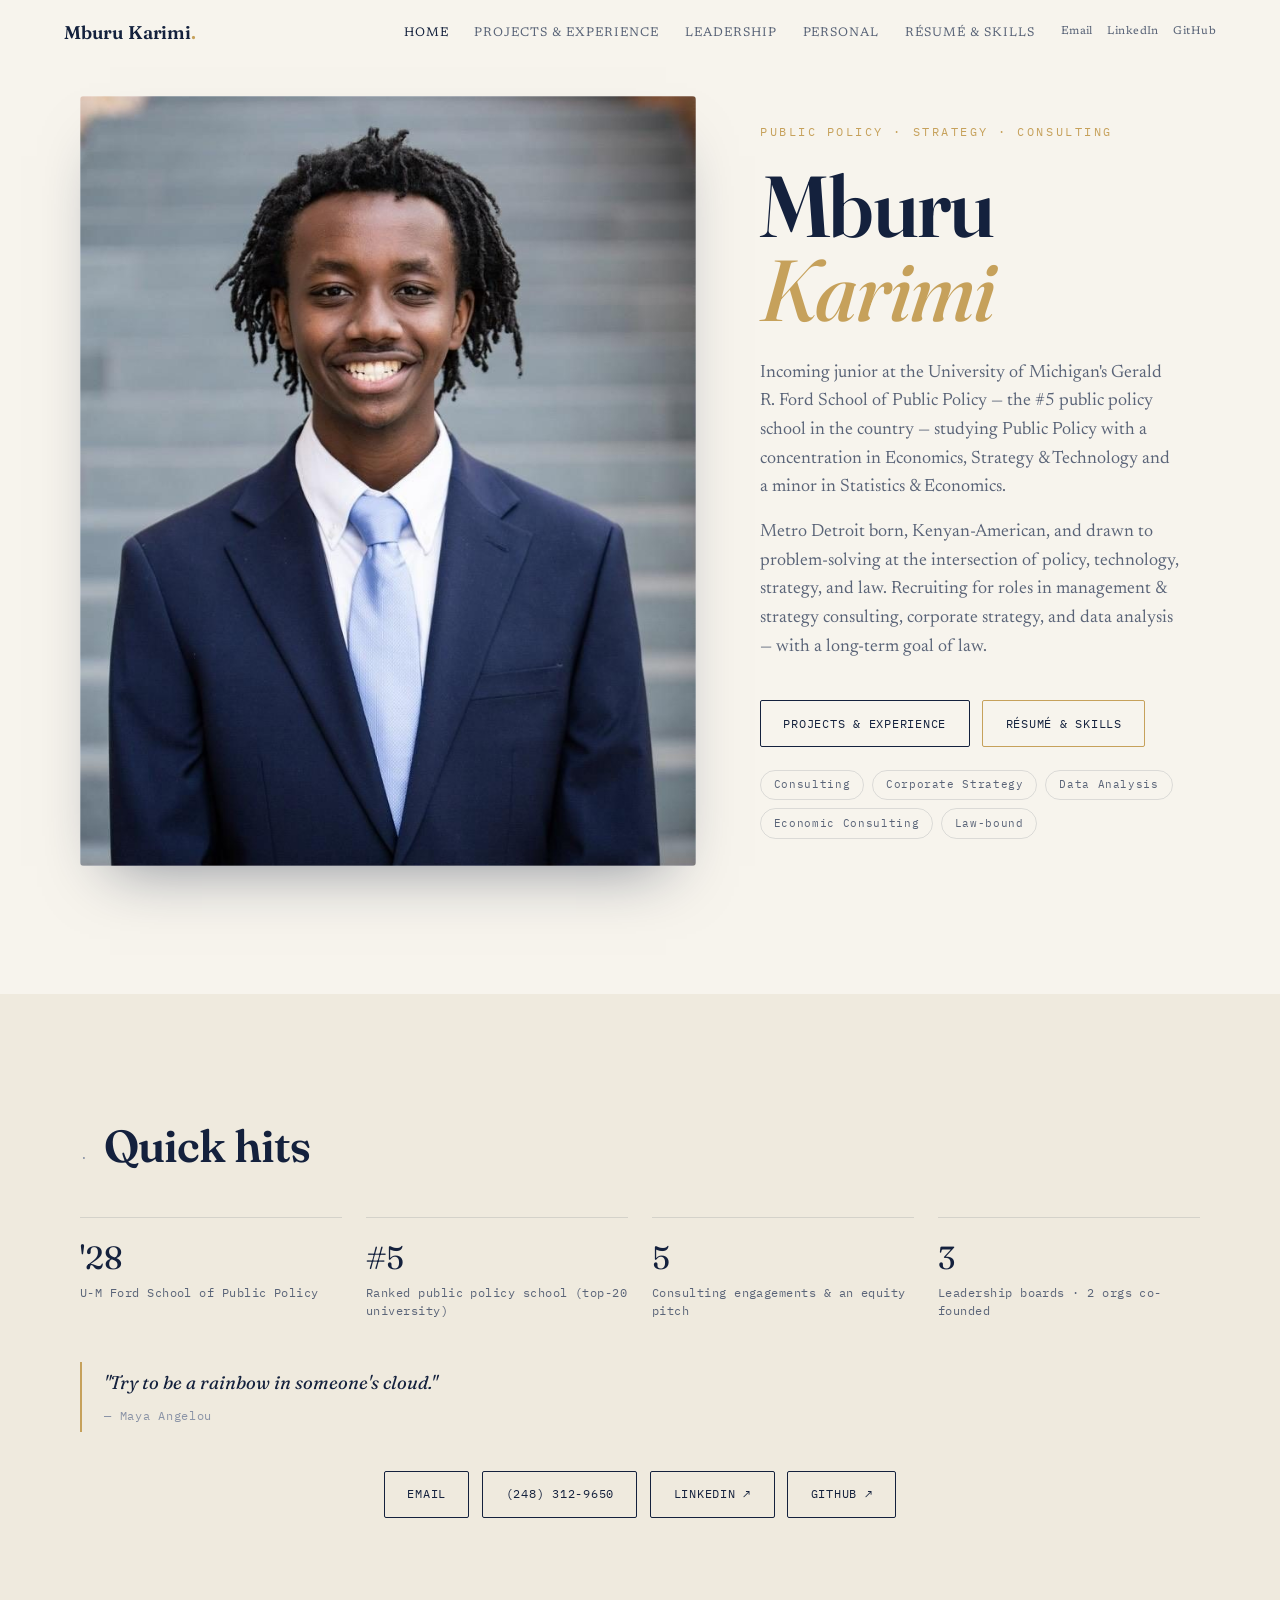
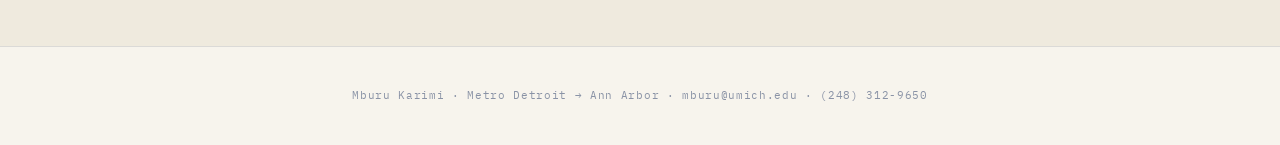
==== index.html @ 34060bfa "add site v2" ====
<!DOCTYPE html>
<html lang="en">
<head>
<meta charset="UTF-8">
<meta name="viewport" content="width=device-width, initial-scale=1.0">
<title>Mburu Karimi | Mburu Karimi</title>
<meta name="description" content="Mburu Karimi — U-M Ford School of Public Policy. Consulting, strategy, and analytics.">
<link rel="preconnect" href="https://fonts.googleapis.com">
<link rel="preconnect" href="https://fonts.gstatic.com" crossorigin>
<link href="https://fonts.googleapis.com/css2?family=Fraunces:ital,opsz,wght@0,9..144,400;0,9..144,500;0,9..144,600;1,9..144,500&family=Newsreader:ital,wght@0,400;0,500;1,400&family=IBM+Plex+Mono:wght@400;500&display=swap" rel="stylesheet">
<link rel="stylesheet" href="styles.css">
</head>
<body>
<header class="nav" id="nav">
  <a href="index.html" class="brand">Mburu Karimi<span class="dot">.</span></a>
  <div class="nav-right">
    <ul id="navMenu">
      <li><a href="index.html" style="color:var(--navy)">Home</a></li>
      <li><a href="projects.html">Projects &amp; Experience</a></li>
      <li><a href="leadership.html">Leadership</a></li>
      <li><a href="personal.html">Personal</a></li>
      <li><a href="resume.html">Résumé &amp; Skills</a></li>
    </ul>
    <div class="contact-mini">
      <a href="mailto:mburu@umich.edu">Email</a>
      <a href="https://www.linkedin.com/in/mburu-karimi/" target="_blank" rel="noopener">LinkedIn</a>
      <a href="https://github.com/mburukarimi" target="_blank" rel="noopener">GitHub</a>
    </div>
  </div>
  <button class="nav-toggle" id="navToggle" aria-label="Menu">☰</button>
</header>

<section class="hero" id="top">
  <div class="hero-grid">
    <div class="hero-portrait reveal">
      <img src="images/headshot-main.jpg" alt="Mburu Karimi">
    </div>
    <div class="reveal">
      <div class="eyebrow">Public Policy · Strategy · Consulting</div>
      <h1>Mburu <em>Karimi</em></h1>
      <p class="lede">Incoming junior at the University of Michigan's Gerald R. Ford School of Public Policy — the #5 public policy school in the country — studying Public Policy with a concentration in Economics, Strategy &amp; Technology and a minor in Statistics &amp; Economics.</p>
      <p class="lede" style="margin-top:1rem;">Metro Detroit born, Kenyan-American, and drawn to problem-solving at the intersection of policy, technology, strategy, and law. Recruiting for roles in management &amp; strategy consulting, corporate strategy, and data analysis — with a long-term goal of law.</p>
      <div class="hero-cta">
        <a href="projects.html" class="btn">Projects &amp; Experience</a>
        <a href="resume.html" class="btn gold">Résumé &amp; Skills</a>
      </div>
      <div class="hero-tags">
        <span>Consulting</span><span>Corporate Strategy</span><span>Data Analysis</span><span>Economic Consulting</span><span>Law-bound</span>
      </div>
    </div>
  </div>
</section>

<section class="alt">
  <div class="wrap">
    <div class="section-label reveal"><span class="idx">·</span><h2>Quick hits</h2></div>
    <div class="facts reveal">
      <div class="f"><div class="n">'28</div><div class="l">U-M Ford School of Public Policy</div></div>
      <div class="f"><div class="n">#5</div><div class="l">Ranked public policy school (top-20 university)</div></div>
      <div class="f"><div class="n">5</div><div class="l">Consulting engagements &amp; an equity pitch</div></div>
      <div class="f"><div class="n">3</div><div class="l">Leadership boards · 2 orgs co-founded</div></div>
    </div>
    <div class="quote-card reveal" style="margin-top:2.6rem;max-width:640px;">
      "Try to be a rainbow in someone's cloud."
      <cite>— Maya Angelou</cite>
    </div>
    <div class="contact-links reveal" style="margin-top:2.4rem;display:flex;gap:0.8rem;flex-wrap:wrap;">
      <a class="btn" href="mailto:mburu@umich.edu">Email</a>
      <a class="btn" href="tel:+12483129650">(248) 312-9650</a>
      <a class="btn" href="https://www.linkedin.com/in/mburu-karimi/" target="_blank" rel="noopener">LinkedIn ↗</a>
      <a class="btn" href="https://github.com/mburukarimi" target="_blank" rel="noopener">GitHub ↗</a>
    </div>
  </div>
</section>

<footer class="site-foot">Mburu Karimi · Metro Detroit → Ann Arbor · mburu@umich.edu · (248) 312-9650</footer>
<script>
  const nav=document.getElementById('nav');
  addEventListener('scroll',()=>nav.classList.toggle('scrolled',scrollY>20));
  const t=document.getElementById('navToggle'), m=document.getElementById('navMenu');
  if(t){ t.addEventListener('click',()=>m.classList.toggle('open')); }
  document.querySelectorAll('.xcard-head').forEach(h=>h.addEventListener('click',()=>h.parentElement.classList.toggle('open')));
  const io=new IntersectionObserver(es=>es.forEach(e=>{if(e.isIntersecting){e.target.classList.add('in');io.unobserve(e.target);}}),{threshold:0.1});
  document.querySelectorAll('.reveal').forEach(el=>io.observe(el));
</script>
</body>
</html>
---- styles.css ----
/* =========================================================================
   Mburu Karimi — personal site
   One shared stylesheet for every page. Edit colors/fonts here once and
   they change everywhere.
   ========================================================================= */

:root{
  /* ---- palette (navy / grey / cream) ---- */
  --navy:      #14213D;   /* primary ink, dark sections */
  --navy-2:    #1E3A5F;   /* lifted navy for cards on dark */
  --slate:     #5A6478;   /* muted grey text */
  --slate-lt:  #8A93A6;   /* lighter grey, captions */
  --cream:     #F7F4ED;   /* page background */
  --cream-2:   #EFEADE;   /* alt section background */
  --line:      rgba(20,33,61,0.12);
  --gold:      #C6A15B;   /* single restrained accent (warm brass) */
  --white:     #FFFFFF;

  --maxw: 1120px;
  --gutter: clamp(1.25rem, 5vw, 5rem);
}

/* ---- reset ---- */
*{ box-sizing:border-box; margin:0; padding:0; }
html{ scroll-behavior:smooth; -webkit-font-smoothing:antialiased; }
body{
  background:var(--cream);
  color:var(--navy);
  font-family:'Newsreader', Georgia, serif;
  font-size:18px;
  line-height:1.6;
  overflow-x:hidden;
}
img{ display:block; max-width:100%; }
a{ color:inherit; text-decoration:none; }

/* ---- type ---- */
.display, h1, h2, h3{
  font-family:'Fraunces', Georgia, serif;
  font-weight:600;
  line-height:1.05;
  letter-spacing:-0.02em;
}
.mono, .eyebrow, .caption, nav a, .btn, .tag{
  font-family:'IBM Plex Mono', ui-monospace, monospace;
}
.eyebrow{
  font-size:0.72rem;
  letter-spacing:0.22em;
  text-transform:uppercase;
  color:var(--gold);
}
.caption{ font-size:0.72rem; letter-spacing:0.04em; color:var(--slate-lt); }

/* =========================================================================
   NAV
   ========================================================================= */
header.nav{
  position:fixed; top:0; left:0; right:0; z-index:50;
  display:flex; align-items:center; justify-content:space-between;
  padding:1.1rem var(--gutter);
  background:rgba(247,244,237,0.82);
  backdrop-filter:blur(10px);
  border-bottom:1px solid transparent;
  transition:border-color .3s ease, padding .3s ease;
}
header.nav.scrolled{ border-bottom-color:var(--line); padding-top:0.8rem; padding-bottom:0.8rem; }
.nav .brand{ font-family:'Fraunces',serif; font-weight:600; font-size:1.15rem; letter-spacing:-0.01em; }
.nav .brand .dot{ color:var(--gold); }
.nav ul{ display:flex; gap:1.6rem; list-style:none; }
.nav ul a{
  font-size:0.78rem; letter-spacing:0.08em; text-transform:uppercase; color:var(--slate);
  position:relative; padding-bottom:2px; transition:color .2s ease;
}
.nav ul a::after{
  content:''; position:absolute; left:0; bottom:-2px; width:0; height:1px;
  background:var(--navy); transition:width .25s ease;
}
.nav ul a:hover{ color:var(--navy); }
.nav ul a:hover::after{ width:100%; }
.nav-toggle{ display:none; background:none; border:none; cursor:pointer; font-size:1.4rem; color:var(--navy); }
@media (max-width:760px){
  .nav ul{
    position:absolute; top:100%; right:var(--gutter); flex-direction:column; gap:1rem;
    background:var(--cream); border:1px solid var(--line); border-radius:10px;
    padding:1.2rem 1.6rem; transform:translateY(-8px); opacity:0; pointer-events:none; transition:.2s ease;
  }
  .nav ul.open{ transform:translateY(0); opacity:1; pointer-events:auto; }
  .nav-toggle{ display:block; }
}

/* =========================================================================
   LAYOUT PRIMITIVES
   ========================================================================= */
section{ padding:clamp(4.5rem,10vw,8rem) var(--gutter); }
.wrap{ max-width:var(--maxw); margin:0 auto; }
.section-label{ display:flex; align-items:baseline; gap:1rem; margin-bottom:2.8rem; }
.section-label h2{ font-size:clamp(1.9rem,4vw,2.8rem); }
.section-label .idx{ font-family:'IBM Plex Mono',monospace; font-size:0.8rem; color:var(--slate-lt); }
.dark{ background:var(--navy); color:var(--cream); }
.dark .section-label h2{ color:var(--cream); }
.dark .caption{ color:rgba(247,244,237,0.6); }
.alt{ background:var(--cream-2); }

/* buttons */
.btn{
  display:inline-flex; align-items:center; gap:.5rem;
  font-size:0.78rem; letter-spacing:0.06em; text-transform:uppercase;
  padding:0.8rem 1.4rem; border:1px solid var(--navy); border-radius:2px;
  transition:background .2s ease, color .2s ease, transform .2s ease;
}
.btn:hover{ background:var(--navy); color:var(--cream); transform:translateY(-2px); }
.dark .btn{ border-color:var(--cream); color:var(--cream); }
.dark .btn:hover{ background:var(--cream); color:var(--navy); }
.btn.gold{ border-color:var(--gold); color:var(--navy); }
.btn.gold:hover{ background:var(--gold); color:var(--navy); }

/* =========================================================================
   HERO
   ========================================================================= */
.hero{
  min-height:100vh; display:flex; align-items:center;
  padding-top:6rem; position:relative; overflow:hidden;
}
.hero-grid{
  display:grid; grid-template-columns:1.4fr 1fr; gap:clamp(2rem,5vw,4rem);
  align-items:center; width:100%; max-width:var(--maxw); margin:0 auto;
}
.hero .eyebrow{ margin-bottom:1.4rem; }
.hero h1{
  font-size:clamp(2.8rem,7vw,5.4rem); line-height:0.98;
}
.hero h1 em{ font-style:italic; color:var(--gold); font-weight:500; }
.hero .lede{
  margin-top:1.6rem; max-width:42ch; color:var(--slate); font-size:1.12rem;
}
.hero .hero-cta{ margin-top:2.4rem; display:flex; gap:0.8rem; flex-wrap:wrap; }
.hero-portrait{
  position:relative; border-radius:4px; overflow:hidden;
  aspect-ratio:4/5; box-shadow:0 30px 60px -30px rgba(20,33,61,0.5);
}
.hero-portrait img{ width:100%; height:100%; object-fit:cover; }
.hero-portrait::after{
  content:''; position:absolute; inset:0; border:1px solid rgba(255,255,255,0.25);
}
.hero-tags{ margin-top:1.4rem; display:flex; flex-wrap:wrap; gap:0.5rem; }
.hero-tags span{
  font-family:'IBM Plex Mono',monospace; font-size:0.68rem; letter-spacing:0.06em;
  color:var(--slate); border:1px solid var(--line); border-radius:100px; padding:0.35rem 0.8rem;
}
@media (max-width:820px){
  .hero-grid{ grid-template-columns:1fr; }
  .hero-portrait{ max-width:340px; order:-1; }
}

/* =========================================================================
   ABOUT
   ========================================================================= */
.about-grid{ display:grid; grid-template-columns:1fr 1fr; gap:clamp(2rem,5vw,4rem); align-items:start; }
.about-grid .lede-lg{ font-size:clamp(1.2rem,2.2vw,1.5rem); line-height:1.5; }
.about-grid p + p{ margin-top:1.1rem; }
.about-body p{ color:var(--slate); margin-bottom:1rem; }
.quote-card{
  border-left:2px solid var(--gold); padding:0.4rem 0 0.4rem 1.4rem; margin-top:2rem;
  font-family:'Fraunces',serif; font-style:italic; font-size:1.15rem; color:var(--navy);
}
.quote-card cite{ display:block; margin-top:0.6rem; font-family:'IBM Plex Mono',monospace;
  font-style:normal; font-size:0.72rem; letter-spacing:0.06em; color:var(--slate-lt); }
@media (max-width:820px){ .about-grid{ grid-template-columns:1fr; } }

/* fast-facts strip */
.facts{ display:grid; grid-template-columns:repeat(auto-fit,minmax(150px,1fr)); gap:1.5rem; margin-top:3rem; }
.facts .f .n{ font-family:'Fraunces',serif; font-size:2rem; color:var(--navy); }
.facts .f .l{ font-family:'IBM Plex Mono',monospace; font-size:0.72rem; color:var(--slate); letter-spacing:0.04em; }
.facts .f{ border-top:1px solid var(--line); padding-top:0.9rem; }

/* =========================================================================
   PROJECTS (cards linking to detail pages)
   ========================================================================= */
.proj-grid{ display:grid; gap:1.4rem; }
.proj-card{
  display:grid; grid-template-columns:auto 1fr auto; align-items:center; gap:1.6rem;
  padding:1.8rem; border:1px solid var(--line); border-radius:4px; background:var(--cream);
  transition:transform .25s ease, box-shadow .25s ease, border-color .25s ease;
}
.proj-card:hover{ transform:translateY(-4px); box-shadow:0 20px 40px -28px rgba(20,33,61,0.4); border-color:var(--navy); }
.proj-card .pnum{ font-family:'IBM Plex Mono',monospace; font-size:0.8rem; color:var(--gold); }
.proj-card h3{ font-size:1.4rem; margin-bottom:0.3rem; }
.proj-card .pmeta{ font-family:'IBM Plex Mono',monospace; font-size:0.72rem; color:var(--slate); letter-spacing:0.04em; }
.proj-card .parrow{ font-size:1.4rem; color:var(--slate); transition:transform .25s ease, color .25s ease; }
.proj-card:hover .parrow{ transform:translate(4px,-4px); color:var(--navy); }
.proj-card .tag{
  display:inline-block; font-size:0.64rem; letter-spacing:0.06em; text-transform:uppercase;
  color:var(--slate); border:1px solid var(--line); border-radius:100px; padding:0.25rem 0.7rem; margin-top:0.6rem;
}
@media (max-width:640px){
  .proj-card{ grid-template-columns:1fr; gap:0.6rem; }
  .proj-card .parrow{ justify-self:start; }
}

/* =========================================================================
   EXPERIENCE + LEADERSHIP (timeline)
   ========================================================================= */
.tl{ position:relative; }
.tl::before{ content:''; position:absolute; left:7px; top:6px; bottom:6px; width:1px; background:var(--line); }
.dark .tl::before{ background:rgba(247,244,237,0.2); }
.tl-item{ position:relative; padding-left:2.4rem; padding-bottom:2.4rem; }
.tl-item:last-child{ padding-bottom:0; }
.tl-item::before{
  content:''; position:absolute; left:0; top:6px; width:15px; height:15px; border-radius:50%;
  background:var(--cream); border:2px solid var(--gold); transition:transform .2s ease;
}
.dark .tl-item::before{ background:var(--navy); }
.tl-item:hover::before{ transform:scale(1.25); background:var(--gold); }
.tl-item .when{ font-family:'IBM Plex Mono',monospace; font-size:0.7rem; letter-spacing:0.06em; color:var(--slate-lt); }
.tl-item h3{ font-size:1.25rem; margin:0.25rem 0 0.15rem; }
.tl-item .role{ font-family:'IBM Plex Mono',monospace; font-size:0.75rem; color:var(--gold); margin-bottom:0.5rem; }
.tl-item p{ color:var(--slate); font-size:0.98rem; max-width:60ch; }
.dark .tl-item p{ color:rgba(247,244,237,0.72); }
.tl-photos{ display:flex; gap:0.6rem; margin-top:0.9rem; flex-wrap:wrap; }
.tl-photos img{ width:130px; height:88px; object-fit:cover; border-radius:3px; filter:saturate(0.95); transition:transform .3s ease, filter .3s ease; }
.tl-photos img:hover{ transform:scale(1.04); filter:saturate(1.1); }

/* =========================================================================
   SKILLS
   ========================================================================= */
.skill-cols{ display:grid; grid-template-columns:repeat(3,1fr); gap:2.4rem; }
.skill-cols h4{ font-family:'IBM Plex Mono',monospace; font-size:0.72rem; letter-spacing:0.14em;
  text-transform:uppercase; color:var(--gold); margin-bottom:1rem; }
.chips{ display:flex; flex-wrap:wrap; gap:0.5rem; }
.chip{
  font-family:'IBM Plex Mono',monospace; font-size:0.76rem; padding:0.4rem 0.85rem;
  border:1px solid rgba(247,244,237,0.22); border-radius:2px; color:var(--cream);
  transition:background .2s ease, color .2s ease, transform .2s ease;
}
.chip:hover{ background:var(--gold); color:var(--navy); border-color:var(--gold); transform:translateY(-2px); }
@media (max-width:760px){ .skill-cols{ grid-template-columns:1fr; gap:1.8rem; } }

/* =========================================================================
   LIFE / GALLERY
   ========================================================================= */
.gallery{ columns:3; column-gap:1rem; }
.gallery figure{ break-inside:avoid; margin-bottom:1rem; position:relative; border-radius:3px; overflow:hidden; }
.gallery img{ width:100%; transition:transform .4s ease; }
.gallery figure:hover img{ transform:scale(1.05); }
.gallery figcaption{
  position:absolute; left:0; right:0; bottom:0; padding:0.9rem 0.8rem 0.6rem;
  font-family:'IBM Plex Mono',monospace; font-size:0.66rem; letter-spacing:0.03em; color:#fff;
  background:linear-gradient(transparent, rgba(20,33,61,0.82)); opacity:0; transition:opacity .3s ease;
}
.gallery figure:hover figcaption{ opacity:1; }
@media (max-width:900px){ .gallery{ columns:2; } }
@media (max-width:560px){ .gallery{ columns:1; } }

/* interests grid */
.interests{ display:grid; grid-template-columns:repeat(2,1fr); gap:1.4rem; margin-top:1rem; }
.int-card{ border:1px solid var(--line); border-radius:4px; padding:1.5rem; background:var(--cream); }
.int-card h4{ font-family:'IBM Plex Mono',monospace; font-size:0.72rem; letter-spacing:0.12em; text-transform:uppercase; color:var(--gold); margin-bottom:0.7rem; }
.int-card p{ color:var(--slate); font-size:0.95rem; }
.int-card p strong{ color:var(--navy); font-weight:600; }
@media (max-width:640px){ .interests{ grid-template-columns:1fr; } }

/* =========================================================================
   CONTACT
   ========================================================================= */
.contact-inner{ text-align:center; max-width:640px; margin:0 auto; }
.contact-inner h2{ font-size:clamp(2.2rem,6vw,3.6rem); margin-bottom:1rem; }
.contact-inner p{ color:rgba(247,244,237,0.7); margin-bottom:2rem; }
.contact-links{ display:flex; gap:0.8rem; justify-content:center; flex-wrap:wrap; }

footer.site-foot{ padding:2.5rem var(--gutter); text-align:center;
  font-family:'IBM Plex Mono',monospace; font-size:0.7rem; letter-spacing:0.06em; color:var(--slate-lt);
  border-top:1px solid var(--line); }

/* =========================================================================
   SCROLL REVEAL (JS toggles .in)
   ========================================================================= */
.reveal{ opacity:0; transform:translateY(24px); transition:opacity .7s cubic-bezier(.2,.7,.2,1), transform .7s cubic-bezier(.2,.7,.2,1); }
.reveal.in{ opacity:1; transform:none; }

@media (prefers-reduced-motion:reduce){
  *{ animation:none !important; transition:none !important; scroll-behavior:auto !important; }
  .reveal{ opacity:1; transform:none; }
}

/* focus visibility */
a:focus-visible, button:focus-visible, .btn:focus-visible{
  outline:2px solid var(--gold); outline-offset:3px;
}

/* =========================================================================
   PROJECT DETAIL PAGES
   ========================================================================= */
.proj-hero{ padding:9rem var(--gutter) 3rem; background:var(--navy); color:var(--cream); }
.proj-hero .back{ font-family:'IBM Plex Mono',monospace; font-size:0.74rem; color:rgba(247,244,237,0.65); margin-bottom:1.6rem; display:inline-block; }
.proj-hero .back:hover{ color:var(--gold); }
.proj-hero h1{ font-size:clamp(2.2rem,5vw,3.6rem); max-width:20ch; margin-bottom:1rem; }
.proj-hero .sub{ color:rgba(247,244,237,0.72); max-width:60ch; }
.proj-hero .meta-row{ display:flex; flex-wrap:wrap; gap:1.6rem; margin-top:2rem; }
.proj-hero .meta-row div .k{ font-family:'IBM Plex Mono',monospace; font-size:0.66rem; letter-spacing:0.1em; text-transform:uppercase; color:var(--gold); }
.proj-hero .meta-row div .v{ font-size:0.95rem; margin-top:0.2rem; }
.proj-body{ max-width:760px; margin:0 auto; padding:clamp(3rem,7vw,5rem) var(--gutter); }
.proj-body h2{ font-size:1.5rem; margin:2.4rem 0 0.9rem; }
.proj-body h2:first-child{ margin-top:0; }
.proj-body p{ color:var(--slate); margin-bottom:1rem; }
.proj-body ul{ color:var(--slate); margin:0 0 1rem 1.2rem; }
.proj-body li{ margin-bottom:0.4rem; }
.proj-body img{ border-radius:4px; margin:1.5rem 0; width:100%; }
.draft-note{
  background:var(--cream-2); border:1px dashed var(--gold); border-radius:4px;
  padding:1rem 1.2rem; font-family:'IBM Plex Mono',monospace; font-size:0.76rem;
  color:var(--slate); margin-bottom:2rem; line-height:1.5;
}
.proj-links{ display:flex; gap:0.8rem; flex-wrap:wrap; margin-top:1.5rem; }

/* =========================================================================
   V2 ADDITIONS — multi-tab nav, expandable cards, logo grids, wordmarks
   ========================================================================= */

/* contact bar in nav */
.nav .nav-right{ display:flex; align-items:center; gap:1.6rem; }
.nav .contact-mini{ display:flex; gap:0.9rem; align-items:center; }
.nav .contact-mini a{ font-size:0.7rem; color:var(--slate); letter-spacing:0.04em; }
.nav .contact-mini a:hover{ color:var(--navy); }
@media (max-width:900px){ .nav .contact-mini{ display:none; } }

/* page hero (interior pages) */
.page-hero{ padding:8.5rem var(--gutter) 2.5rem; max-width:var(--maxw); margin:0 auto; }
.page-hero .eyebrow{ margin-bottom:1rem; }
.page-hero h1{ font-size:clamp(2.4rem,5.5vw,3.8rem); }
.page-hero p{ color:var(--slate); max-width:60ch; margin-top:1rem; font-size:1.08rem; }

/* group heading within a page */
.group-head{ margin:3.5rem 0 1.6rem; display:flex; align-items:baseline; gap:0.9rem; }
.group-head h2{ font-size:1.5rem; }
.group-head .count{ font-family:'IBM Plex Mono',monospace; font-size:0.75rem; color:var(--slate-lt); }
.group-head::after{ content:''; flex:1; height:1px; background:var(--line); align-self:center; }

/* expandable card */
.xcard{ border:1px solid var(--line); border-radius:6px; background:var(--cream); margin-bottom:1rem; overflow:hidden; transition:border-color .2s ease, box-shadow .2s ease; }
.xcard:hover{ border-color:rgba(20,33,61,0.3); }
.xcard.open{ border-color:var(--navy); box-shadow:0 18px 40px -30px rgba(20,33,61,0.45); }
.xcard-head{ display:grid; grid-template-columns:auto 1fr auto; gap:1.3rem; align-items:center; padding:1.4rem 1.6rem; cursor:pointer; }
.xcard-logo{ width:54px; height:54px; border-radius:10px; display:flex; align-items:center; justify-content:center; overflow:hidden; flex-shrink:0; }
.xcard-logo img{ width:100%; height:100%; object-fit:cover; }
.xcard-title h3{ font-size:1.22rem; line-height:1.15; }
.xcard-title .sub{ font-family:'IBM Plex Mono',monospace; font-size:0.72rem; color:var(--slate); letter-spacing:0.03em; margin-top:0.3rem; }
.xcard-title .scope{ color:var(--slate); font-size:0.95rem; margin-top:0.5rem; }
.xcard-toggle{ width:34px; height:34px; border-radius:50%; border:1px solid var(--line); display:flex; align-items:center; justify-content:center; font-size:1.1rem; color:var(--slate); transition:transform .3s ease, background .2s ease, color .2s ease; flex-shrink:0; }
.xcard.open .xcard-toggle{ transform:rotate(45deg); background:var(--navy); color:var(--cream); border-color:var(--navy); }
.xcard-body{ max-height:0; overflow:hidden; transition:max-height .45s cubic-bezier(.4,0,.2,1); }
.xcard.open .xcard-body{ max-height:1400px; }
.xcard-body-inner{ padding:0 1.6rem 1.7rem; border-top:1px solid var(--line); }
.xcard-body-inner .lead{ color:var(--navy); font-size:1.02rem; margin:1.2rem 0 1rem; }
.xcard-body-inner h4{ font-family:'IBM Plex Mono',monospace; font-size:0.7rem; letter-spacing:0.12em; text-transform:uppercase; color:var(--gold); margin:1.2rem 0 0.5rem; }
.xcard-body-inner p{ color:var(--slate); font-size:0.95rem; margin-bottom:0.7rem; }
.xcard-body-inner ul{ color:var(--slate); font-size:0.95rem; margin:0 0 0.8rem 1.1rem; }
.xcard-body-inner li{ margin-bottom:0.35rem; }
.xcard .pills{ display:flex; flex-wrap:wrap; gap:0.4rem; margin-top:0.8rem; }
.xcard .pill-sm{ font-family:'IBM Plex Mono',monospace; font-size:0.64rem; letter-spacing:0.04em; color:var(--slate); border:1px solid var(--line); border-radius:100px; padding:0.25rem 0.7rem; }
.xcard-links{ display:flex; gap:0.7rem; flex-wrap:wrap; margin-top:1.1rem; }
.xcard-links a{ font-family:'IBM Plex Mono',monospace; font-size:0.72rem; letter-spacing:0.04em; color:var(--navy); border-bottom:1px solid var(--gold); padding-bottom:1px; }
.xcard-links a:hover{ color:var(--gold); }
@media (max-width:600px){
  .xcard-head{ grid-template-columns:auto 1fr auto; gap:0.9rem; padding:1.1rem; }
  .xcard-logo{ width:44px; height:44px; }
}

/* wordmark tile (company logos as branded text tiles) */
.wordmark{ width:100%; height:100%; display:flex; align-items:center; justify-content:center; font-family:'Arial',sans-serif; font-weight:800; font-size:0.9rem; color:#fff; text-align:center; line-height:1; padding:4px; }

/* skills logo grid */
.logo-grid{ display:grid; grid-template-columns:repeat(auto-fill,minmax(96px,1fr)); gap:1.1rem; margin-top:1rem; }
.logo-cell{ display:flex; flex-direction:column; align-items:center; gap:0.55rem; }
.logo-cell img{ width:62px; height:62px; border-radius:14px; box-shadow:0 6px 16px -8px rgba(20,33,61,0.4); transition:transform .25s ease; }
.logo-cell:hover img{ transform:translateY(-5px) scale(1.05); }
.logo-cell span{ font-family:'IBM Plex Mono',monospace; font-size:0.68rem; color:var(--slate); text-align:center; }
.dark .logo-cell span{ color:rgba(247,244,237,0.7); }

/* two-col personal layout */
.personal-grid{ display:grid; grid-template-columns:repeat(auto-fit,minmax(260px,1fr)); gap:1.3rem; }
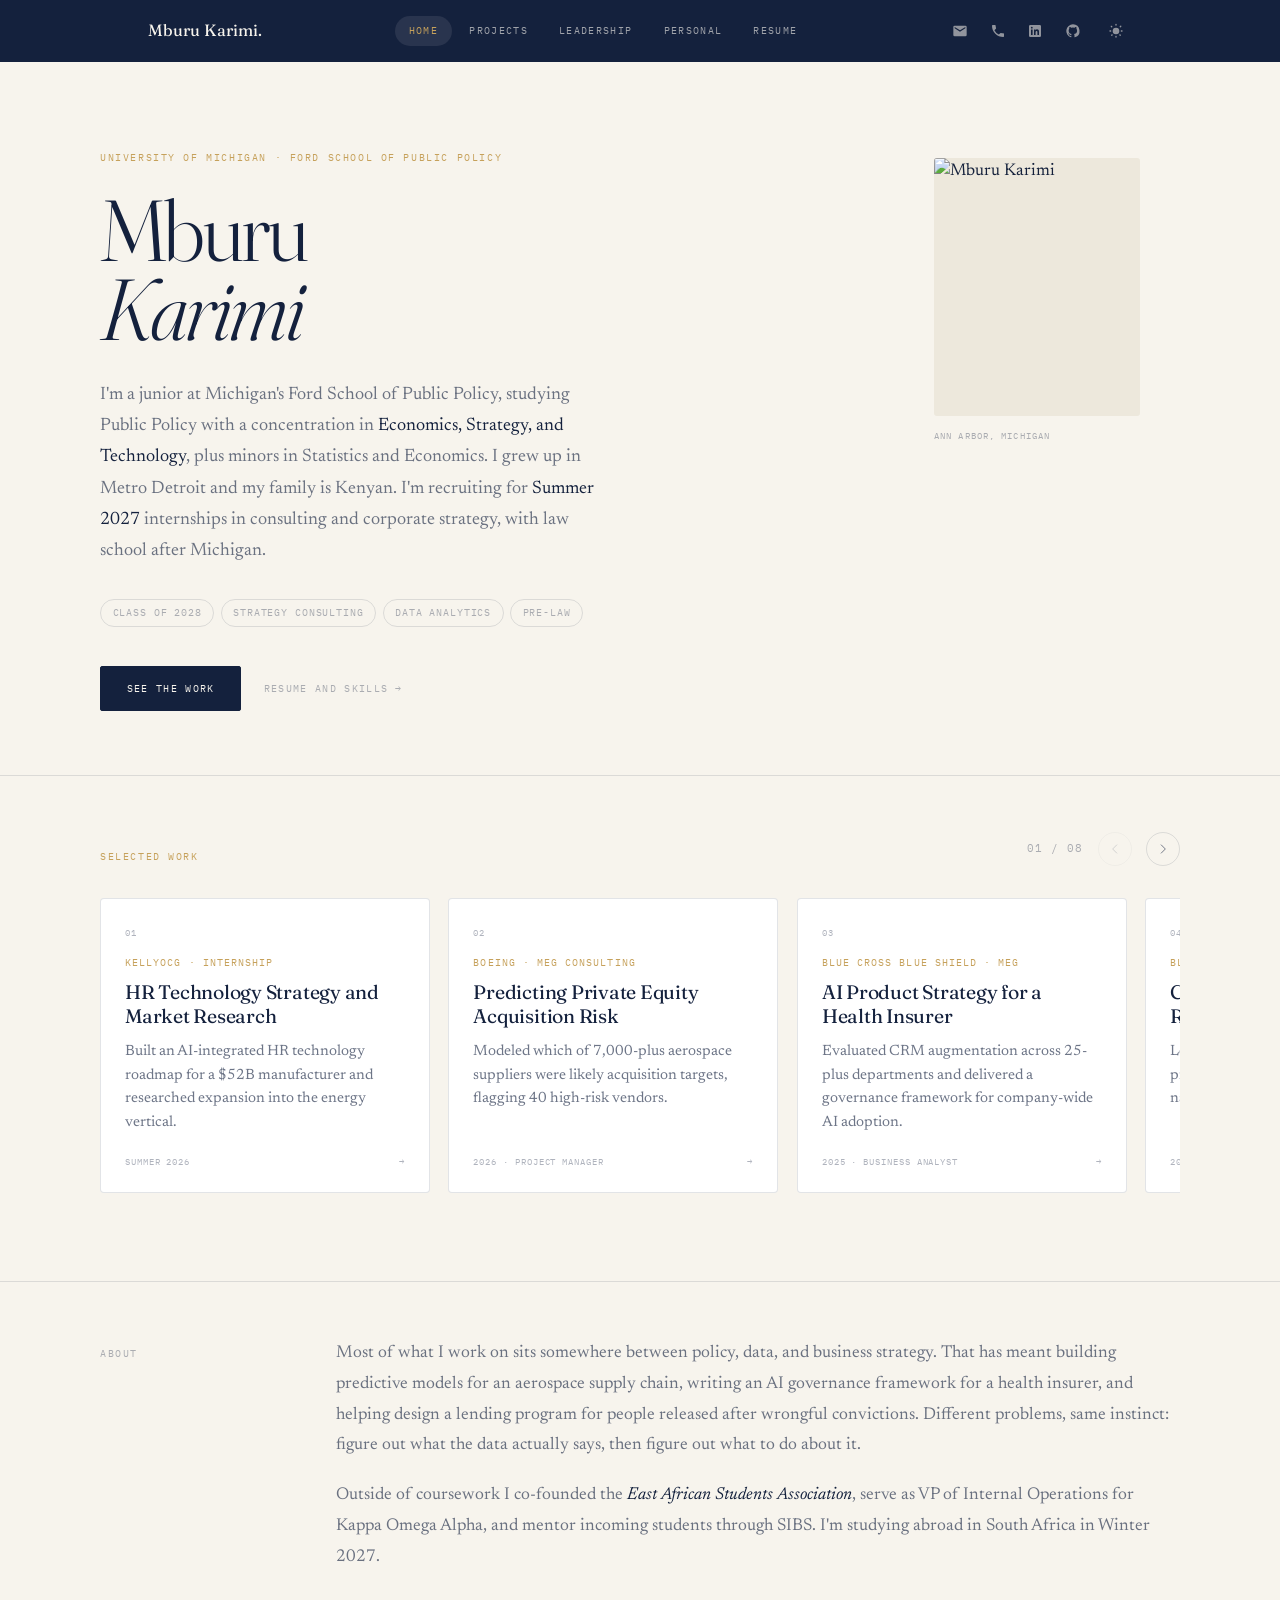
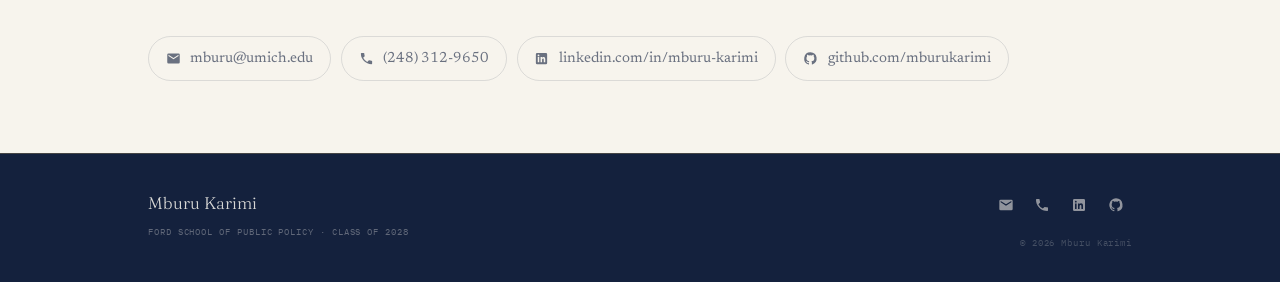
==== commit 6cf09bc1: "site overhaul v3" ====
--- a/index.html
+++ b/index.html
@@ -1,87 +1,262 @@
 <!DOCTYPE html>
-<html lang="en">
+<html lang="en" data-theme="light">
 <head>
 <meta charset="UTF-8">
-<meta name="viewport" content="width=device-width, initial-scale=1.0">
-<title>Mburu Karimi | Mburu Karimi</title>
-<meta name="description" content="Mburu Karimi — U-M Ford School of Public Policy. Consulting, strategy, and analytics.">
+<meta name="viewport" content="width=device-width, initial-scale=1">
+<title>Mburu Karimi</title>
+<meta name="description" content="Mburu Karimi, Public Policy at the University of Michigan Ford School. Consulting, strategy, and data projects.">
+
 <link rel="preconnect" href="https://fonts.googleapis.com">
 <link rel="preconnect" href="https://fonts.gstatic.com" crossorigin>
-<link href="https://fonts.googleapis.com/css2?family=Fraunces:ital,opsz,wght@0,9..144,400;0,9..144,500;0,9..144,600;1,9..144,500&family=Newsreader:ital,wght@0,400;0,500;1,400&family=IBM+Plex+Mono:wght@400;500&display=swap" rel="stylesheet">
+<link href="https://fonts.googleapis.com/css2?family=Fraunces:ital,opsz,wght@0,9..144,300;0,9..144,400;1,9..144,300;1,9..144,400&family=Newsreader:ital,wght@0,300;0,400;1,400&family=IBM+Plex+Mono:wght@400;500&display=swap" rel="stylesheet">
 <link rel="stylesheet" href="styles.css">
 </head>
+
 <body>
-<header class="nav" id="nav">
-  <a href="index.html" class="brand">Mburu Karimi<span class="dot">.</span></a>
-  <div class="nav-right">
-    <ul id="navMenu">
-      <li><a href="index.html" style="color:var(--navy)">Home</a></li>
-      <li><a href="projects.html">Projects &amp; Experience</a></li>
-      <li><a href="leadership.html">Leadership</a></li>
-      <li><a href="personal.html">Personal</a></li>
-      <li><a href="resume.html">Résumé &amp; Skills</a></li>
-    </ul>
-    <div class="contact-mini">
-      <a href="mailto:mburu@umich.edu">Email</a>
-      <a href="https://www.linkedin.com/in/mburu-karimi/" target="_blank" rel="noopener">LinkedIn</a>
-      <a href="https://github.com/mburukarimi" target="_blank" rel="noopener">GitHub</a>
-    </div>
-  </div>
-  <button class="nav-toggle" id="navToggle" aria-label="Menu">☰</button>
+
+<div class="cursor-ring" aria-hidden="true"></div>
+<div class="cursor-dot" aria-hidden="true"></div>
+
+<!-- ==================== HEADER ==================== -->
+<header class="site-header">
+  <div class="header-inner">
+    <a class="brand" href="index.html">Mburu Karimi.</a>
+
+    <nav class="nav" id="nav" aria-label="Main">
+      <span class="nav-pill" id="navPill" aria-hidden="true"></span>
+      <a class="nav-link" href="index.html" aria-current="page">Home</a>
+      <a class="nav-link" href="projects.html">Projects</a>
+      <a class="nav-link" href="leadership.html">Leadership</a>
+      <a class="nav-link" href="personal.html">Personal</a>
+      <a class="nav-link" href="resume.html">Resume</a>
+    </nav>
+
+    <div class="header-tools">
+      <a class="icon-btn" href="mailto:mburu@umich.edu" aria-label="Email">
+        <svg viewBox="0 0 24 24"><path d="M20 4H4a2 2 0 0 0-2 2v12a2 2 0 0 0 2 2h16a2 2 0 0 0 2-2V6a2 2 0 0 0-2-2Zm0 4-8 5-8-5V6l8 5 8-5Z"/></svg>
+        <span class="tip">mburu@umich.edu</span>
+      </a>
+      <button class="icon-btn" id="phoneBtn" type="button" aria-label="Copy phone number">
+        <svg viewBox="0 0 24 24"><path d="M6.6 10.8a15.1 15.1 0 0 0 6.6 6.6l2.2-2.2a1 1 0 0 1 1-.24 11.4 11.4 0 0 0 3.6.58 1 1 0 0 1 1 1V20a1 1 0 0 1-1 1A17 17 0 0 1 3 4a1 1 0 0 1 1-1h3.5a1 1 0 0 1 1 1 11.4 11.4 0 0 0 .58 3.6 1 1 0 0 1-.25 1Z"/></svg>
+        <span class="tip" id="phoneTip">(248) 312-9650</span>
+      </button>
+      <a class="icon-btn" href="https://linkedin.com/in/mburu-karimi" target="_blank" rel="noopener" aria-label="LinkedIn">
+        <svg viewBox="0 0 24 24"><path d="M19 3H5a2 2 0 0 0-2 2v14a2 2 0 0 0 2 2h14a2 2 0 0 0 2-2V5a2 2 0 0 0-2-2ZM8.4 18H6V9.6h2.4Zm-1.2-9.6a1.4 1.4 0 1 1 0-2.8 1.4 1.4 0 0 1 0 2.8ZM18 18h-2.4v-4.2c0-1-.4-1.7-1.3-1.7a1.4 1.4 0 0 0-1.3 1 1.8 1.8 0 0 0-.1.6V18h-2.4V9.6h2.4v1.1a2.5 2.5 0 0 1 2.2-1.2c1.6 0 2.9 1 2.9 3.3Z"/></svg>
+        <span class="tip">linkedin.com/in/mburu-karimi</span>
+      </a>
+      <a class="icon-btn" href="https://github.com/mburukarimi" target="_blank" rel="noopener" aria-label="GitHub">
+        <svg viewBox="0 0 24 24"><path d="M12 2A10 10 0 0 0 8.8 21.5c.5.1.7-.2.7-.5v-1.7c-2.8.6-3.4-1.3-3.4-1.3-.4-1.2-1.1-1.5-1.1-1.5-.9-.6.1-.6.1-.6 1 .1 1.5 1 1.5 1 .9 1.6 2.3 1.1 2.9.8.1-.6.4-1.1.6-1.3-2.2-.3-4.6-1.1-4.6-4.9 0-1.1.4-2 1-2.7-.1-.3-.4-1.3.1-2.6 0 0 .8-.3 2.7 1a9.6 9.6 0 0 1 5 0c1.9-1.3 2.7-1 2.7-1 .5 1.3.2 2.3.1 2.6.6.7 1 1.6 1 2.7 0 3.8-2.3 4.7-4.6 4.9.4.3.7.9.7 1.9v2.7c0 .3.2.6.7.5A10 10 0 0 0 12 2Z"/></svg>
+        <span class="tip">github.com/mburukarimi</span>
+      </a>
+
+      <button class="icon-btn theme-toggle" id="themeToggle" type="button" aria-label="Switch to dark mode">
+        <svg class="sun" viewBox="0 0 24 24"><path d="M12 17a5 5 0 1 1 0-10 5 5 0 0 1 0 10Zm0-13a1 1 0 0 1-1-1V2a1 1 0 0 1 2 0v1a1 1 0 0 1-1 1Zm0 18a1 1 0 0 1-1-1v-1a1 1 0 0 1 2 0v1a1 1 0 0 1-1 1ZM4 13H3a1 1 0 0 1 0-2h1a1 1 0 0 1 0 2Zm17 0h-1a1 1 0 0 1 0-2h1a1 1 0 0 1 0 2ZM5.6 6.6a1 1 0 0 1-.7-.3l-.7-.7a1 1 0 0 1 1.4-1.4l.7.7a1 1 0 0 1-.7 1.7Zm12.8 12.8a1 1 0 0 1-.7-.3l-.7-.7a1 1 0 0 1 1.4-1.4l.7.7a1 1 0 0 1-.7 1.7ZM18.4 6.6a1 1 0 0 1-.7-1.7l.7-.7a1 1 0 1 1 1.4 1.4l-.7.7a1 1 0 0 1-.7.3ZM5.6 19.4a1 1 0 0 1-.7-1.7l.7-.7a1 1 0 0 1 1.4 1.4l-.7.7a1 1 0 0 1-.7.3Z"/></svg>
+        <svg class="moon" viewBox="0 0 24 24"><path d="M21 13a9 9 0 0 1-10-10 9 9 0 1 0 10 10Z"/></svg>
+      </button>
+
+      <button class="nav-toggle" id="navToggle" type="button" aria-label="Menu" aria-expanded="false">
+        <svg viewBox="0 0 24 24"><path d="M4 7h16M4 12h16M4 17h16" stroke-linecap="round"/></svg>
+      </button>
+    </div>
+  </div>
 </header>
 
-<section class="hero" id="top">
-  <div class="hero-grid">
-    <div class="hero-portrait reveal">
-      <img src="images/headshot-main.jpg" alt="Mburu Karimi">
-    </div>
-    <div class="reveal">
-      <div class="eyebrow">Public Policy · Strategy · Consulting</div>
-      <h1>Mburu <em>Karimi</em></h1>
-      <p class="lede">Incoming junior at the University of Michigan's Gerald R. Ford School of Public Policy — the #5 public policy school in the country — studying Public Policy with a concentration in Economics, Strategy &amp; Technology and a minor in Statistics &amp; Economics.</p>
-      <p class="lede" style="margin-top:1rem;">Metro Detroit born, Kenyan-American, and drawn to problem-solving at the intersection of policy, technology, strategy, and law. Recruiting for roles in management &amp; strategy consulting, corporate strategy, and data analysis — with a long-term goal of law.</p>
-      <div class="hero-cta">
-        <a href="projects.html" class="btn">Projects &amp; Experience</a>
-        <a href="resume.html" class="btn gold">Résumé &amp; Skills</a>
+<main>
+
+<!-- ==================== HERO ==================== -->
+<section class="shell hero">
+  <div>
+    <p class="eyebrow">University of Michigan &middot; Ford School of Public Policy</p>
+
+    <h1 class="hero-name">Mburu<span class="surname">Karimi</span></h1>
+
+    <p class="hero-bio">
+      I'm a junior at Michigan's Ford School of Public Policy, studying Public Policy
+      with a concentration in <strong>Economics, Strategy, and Technology</strong>, plus
+      minors in Statistics and Economics. I grew up in Metro Detroit and my family is
+      Kenyan. I'm recruiting for <strong>Summer 2027</strong> internships in consulting
+      and corporate strategy, with law school after Michigan.
+    </p>
+
+    <div class="hero-meta">
+      <span class="chip">Class of 2028</span>
+      <span class="chip">Strategy Consulting</span>
+      <span class="chip">Data Analytics</span>
+      <span class="chip">Pre-Law</span>
+    </div>
+
+    <div class="hero-actions">
+      <a class="btn" href="projects.html">See the work</a>
+      <a class="link-arrow" href="resume.html">Resume and skills <span>&rarr;</span></a>
+    </div>
+  </div>
+
+  <figure class="portrait">
+    <div class="portrait-frame">
+      <img src="images/portrait/headshot-main.jpg" alt="Mburu Karimi" width="572" height="715">
+    </div>
+    <figcaption class="portrait-caption">Ann Arbor, Michigan</figcaption>
+  </figure>
+</section>
+
+<hr class="rule-line">
+
+<!-- ==================== PROJECT RAIL ==================== -->
+<section class="shell rail-section">
+  <div class="rail-head">
+    <span class="label">Selected work</span>
+    <div class="rail-controls">
+      <span class="rail-count" id="railCount">01 / 08</span>
+      <button class="rail-btn" id="railPrev" type="button" aria-label="Previous">
+        <svg viewBox="0 0 24 24"><path d="M15 5l-7 7 7 7" stroke-linecap="round" stroke-linejoin="round"/></svg>
+      </button>
+      <button class="rail-btn" id="railNext" type="button" aria-label="Next">
+        <svg viewBox="0 0 24 24"><path d="M9 5l7 7-7 7" stroke-linecap="round" stroke-linejoin="round"/></svg>
+      </button>
+    </div>
+  </div>
+
+  <div class="rail" id="rail" tabindex="0" aria-label="Selected work, scrollable">
+
+    <a class="rail-card" href="projects.html#kellyocg">
+      <span class="rail-index">01</span>
+      <span class="rail-org">KellyOCG &middot; Internship</span>
+      <h3 class="rail-title">HR Technology Strategy and Market Research</h3>
+      <p class="rail-desc">Built an AI-integrated HR technology roadmap for a $52B manufacturer and researched expansion into the energy vertical.</p>
+      <span class="rail-foot"><span>Summer 2026</span><span class="go">&rarr;</span></span>
+    </a>
+
+    <a class="rail-card" href="projects.html#boeing">
+      <span class="rail-index">02</span>
+      <span class="rail-org">Boeing &middot; MEG Consulting</span>
+      <h3 class="rail-title">Predicting Private Equity Acquisition Risk</h3>
+      <p class="rail-desc">Modeled which of 7,000-plus aerospace suppliers were likely acquisition targets, flagging 40 high-risk vendors.</p>
+      <span class="rail-foot"><span>2026 &middot; Project Manager</span><span class="go">&rarr;</span></span>
+    </a>
+
+    <a class="rail-card" href="projects.html#bcbsm">
+      <span class="rail-index">03</span>
+      <span class="rail-org">Blue Cross Blue Shield &middot; MEG</span>
+      <h3 class="rail-title">AI Product Strategy for a Health Insurer</h3>
+      <p class="rail-desc">Evaluated CRM augmentation across 25-plus departments and delivered a governance framework for company-wide AI adoption.</p>
+      <span class="rail-foot"><span>2025 &middot; Business Analyst</span><span class="go">&rarr;</span></span>
+    </a>
+
+    <a class="rail-card" href="projects.html#concentra">
+      <span class="rail-index">04</span>
+      <span class="rail-org">BlackGen Capital</span>
+      <h3 class="rail-title">Concentra Holdings Buy Recommendation</h3>
+      <p class="rail-desc">Led five analysts through an eight-week pitch. Selected to represent Michigan at the national conference.</p>
+      <span class="rail-foot"><span>2025 &middot; Pitch Team Lead</span><span class="go">&rarr;</span></span>
+    </a>
+
+    <a class="rail-card" href="projects.html#slate">
+      <span class="rail-index">05</span>
+      <span class="rail-org">Slate Auto &middot; MEG Consulting</span>
+      <h3 class="rail-title">Accessory Strategy for an EV Startup</h3>
+      <p class="rail-desc">Benchmarked Tesla, BYD, and Rivian to build a ranked accessory roadmap with make-versus-partner scoring.</p>
+      <span class="rail-foot"><span>2025 &middot; Business Analyst</span><span class="go">&rarr;</span></span>
+    </a>
+
+    <a class="rail-card" href="projects.html#mpc">
+      <span class="rail-index">06</span>
+      <span class="rail-org">Michigan Political Consulting</span>
+      <h3 class="rail-title">Michigan's First Exoneree Microloan Program</h3>
+      <p class="rail-desc">Co-designed a zero-interest lending framework with Wayne County projected to reach 50-plus exonerees.</p>
+      <span class="rail-foot"><span>2025 &middot; Political Consultant</span><span class="go">&rarr;</span></span>
+    </a>
+
+    <a class="rail-card" href="projects.html#amd">
+      <span class="rail-index">07</span>
+      <span class="rail-org">BlackGen Capital</span>
+      <h3 class="rail-title">Advanced Micro Devices Buy Recommendation</h3>
+      <p class="rail-desc">Built the comparable company analysis and forward EBITDA projection behind a 35% undervaluation thesis.</p>
+      <span class="rail-foot"><span>2025 &middot; Investment Analyst</span><span class="go">&rarr;</span></span>
+    </a>
+
+    <a class="rail-card" href="projects.html#mbl">
+      <span class="rail-index">08</span>
+      <span class="rail-org">Michigan Business Law</span>
+      <h3 class="rail-title">Legal Research and Macroeconomic Writing</h3>
+      <p class="rail-desc">Authored a formal analysis of Loper Bright v. Raimondo and co-wrote a macroeconomic legal update.</p>
+      <span class="rail-foot"><span>2024 &ndash; 2025 &middot; Research Associate</span><span class="go">&rarr;</span></span>
+    </a>
+
+  </div>
+</section>
+
+<hr class="rule-line">
+
+<!-- ==================== ABOUT ==================== -->
+<section class="shell about">
+  <div class="about-label">About</div>
+  <div class="about-body">
+    <p>
+      Most of what I work on sits somewhere between policy, data, and business strategy.
+      That has meant building predictive models for an aerospace supply chain, writing an
+      AI governance framework for a health insurer, and helping design a lending program
+      for people released after wrongful convictions. Different problems, same instinct:
+      figure out what the data actually says, then figure out what to do about it.
+    </p>
+    <p>
+      Outside of coursework I co-founded the <em>East African Students Association</em>,
+      serve as VP of Internal Operations for Kappa Omega Alpha, and mentor incoming
+      students through SIBS. I'm studying abroad in South Africa in Winter 2027.
+    </p>
+  </div>
+</section>
+
+<!-- ==================== CONTACT ==================== -->
+<section class="shell">
+  <div class="contact-row">
+    <a class="contact-pill" href="mailto:mburu@umich.edu">
+      <svg viewBox="0 0 24 24"><path d="M20 4H4a2 2 0 0 0-2 2v12a2 2 0 0 0 2 2h16a2 2 0 0 0 2-2V6a2 2 0 0 0-2-2Zm0 4-8 5-8-5V6l8 5 8-5Z"/></svg>
+      mburu@umich.edu
+    </a>
+    <a class="contact-pill" href="tel:+12483129650">
+      <svg viewBox="0 0 24 24"><path d="M6.6 10.8a15.1 15.1 0 0 0 6.6 6.6l2.2-2.2a1 1 0 0 1 1-.24 11.4 11.4 0 0 0 3.6.58 1 1 0 0 1 1 1V20a1 1 0 0 1-1 1A17 17 0 0 1 3 4a1 1 0 0 1 1-1h3.5a1 1 0 0 1 1 1 11.4 11.4 0 0 0 .58 3.6 1 1 0 0 1-.25 1Z"/></svg>
+      (248) 312-9650
+    </a>
+    <a class="contact-pill" href="https://linkedin.com/in/mburu-karimi" target="_blank" rel="noopener">
+      <svg viewBox="0 0 24 24"><path d="M19 3H5a2 2 0 0 0-2 2v14a2 2 0 0 0 2 2h14a2 2 0 0 0 2-2V5a2 2 0 0 0-2-2ZM8.4 18H6V9.6h2.4Zm-1.2-9.6a1.4 1.4 0 1 1 0-2.8 1.4 1.4 0 0 1 0 2.8ZM18 18h-2.4v-4.2c0-1-.4-1.7-1.3-1.7a1.4 1.4 0 0 0-1.3 1 1.8 1.8 0 0 0-.1.6V18h-2.4V9.6h2.4v1.1a2.5 2.5 0 0 1 2.2-1.2c1.6 0 2.9 1 2.9 3.3Z"/></svg>
+      linkedin.com/in/mburu-karimi
+    </a>
+    <a class="contact-pill" href="https://github.com/mburukarimi" target="_blank" rel="noopener">
+      <svg viewBox="0 0 24 24"><path d="M12 2A10 10 0 0 0 8.8 21.5c.5.1.7-.2.7-.5v-1.7c-2.8.6-3.4-1.3-3.4-1.3-.4-1.2-1.1-1.5-1.1-1.5-.9-.6.1-.6.1-.6 1 .1 1.5 1 1.5 1 .9 1.6 2.3 1.1 2.9.8.1-.6.4-1.1.6-1.3-2.2-.3-4.6-1.1-4.6-4.9 0-1.1.4-2 1-2.7-.1-.3-.4-1.3.1-2.6 0 0 .8-.3 2.7 1a9.6 9.6 0 0 1 5 0c1.9-1.3 2.7-1 2.7-1 .5 1.3.2 2.3.1 2.6.6.7 1 1.6 1 2.7 0 3.8-2.3 4.7-4.6 4.9.4.3.7.9.7 1.9v2.7c0 .3.2.6.7.5A10 10 0 0 0 12 2Z"/></svg>
+      github.com/mburukarimi
+    </a>
+  </div>
+</section>
+
+</main>
+
+<!-- ==================== FOOTER ==================== -->
+<footer class="site-footer">
+  <div class="footer-inner">
+    <div>
+      <div class="footer-name">Mburu Karimi</div>
+      <div class="footer-sub">Ford School of Public Policy &middot; Class of 2028</div>
+    </div>
+    <div class="footer-right">
+      <div class="footer-icons">
+        <a class="icon-btn" href="mailto:mburu@umich.edu" aria-label="Email">
+          <svg viewBox="0 0 24 24"><path d="M20 4H4a2 2 0 0 0-2 2v12a2 2 0 0 0 2 2h16a2 2 0 0 0 2-2V6a2 2 0 0 0-2-2Zm0 4-8 5-8-5V6l8 5 8-5Z"/></svg>
+        </a>
+        <a class="icon-btn" href="tel:+12483129650" aria-label="Phone">
+          <svg viewBox="0 0 24 24"><path d="M6.6 10.8a15.1 15.1 0 0 0 6.6 6.6l2.2-2.2a1 1 0 0 1 1-.24 11.4 11.4 0 0 0 3.6.58 1 1 0 0 1 1 1V20a1 1 0 0 1-1 1A17 17 0 0 1 3 4a1 1 0 0 1 1-1h3.5a1 1 0 0 1 1 1 11.4 11.4 0 0 0 .58 3.6 1 1 0 0 1-.25 1Z"/></svg>
+        </a>
+        <a class="icon-btn" href="https://linkedin.com/in/mburu-karimi" target="_blank" rel="noopener" aria-label="LinkedIn">
+          <svg viewBox="0 0 24 24"><path d="M19 3H5a2 2 0 0 0-2 2v14a2 2 0 0 0 2 2h14a2 2 0 0 0 2-2V5a2 2 0 0 0-2-2ZM8.4 18H6V9.6h2.4Zm-1.2-9.6a1.4 1.4 0 1 1 0-2.8 1.4 1.4 0 0 1 0 2.8ZM18 18h-2.4v-4.2c0-1-.4-1.7-1.3-1.7a1.4 1.4 0 0 0-1.3 1 1.8 1.8 0 0 0-.1.6V18h-2.4V9.6h2.4v1.1a2.5 2.5 0 0 1 2.2-1.2c1.6 0 2.9 1 2.9 3.3Z"/></svg>
+        </a>
+        <a class="icon-btn" href="https://github.com/mburukarimi" target="_blank" rel="noopener" aria-label="GitHub">
+          <svg viewBox="0 0 24 24"><path d="M12 2A10 10 0 0 0 8.8 21.5c.5.1.7-.2.7-.5v-1.7c-2.8.6-3.4-1.3-3.4-1.3-.4-1.2-1.1-1.5-1.1-1.5-.9-.6.1-.6.1-.6 1 .1 1.5 1 1.5 1 .9 1.6 2.3 1.1 2.9.8.1-.6.4-1.1.6-1.3-2.2-.3-4.6-1.1-4.6-4.9 0-1.1.4-2 1-2.7-.1-.3-.4-1.3.1-2.6 0 0 .8-.3 2.7 1a9.6 9.6 0 0 1 5 0c1.9-1.3 2.7-1 2.7-1 .5 1.3.2 2.3.1 2.6.6.7 1 1.6 1 2.7 0 3.8-2.3 4.7-4.6 4.9.4.3.7.9.7 1.9v2.7c0 .3.2.6.7.5A10 10 0 0 0 12 2Z"/></svg>
+        </a>
       </div>
-      <div class="hero-tags">
-        <span>Consulting</span><span>Corporate Strategy</span><span>Data Analysis</span><span>Economic Consulting</span><span>Law-bound</span>
-      </div>
-    </div>
-  </div>
-</section>
-
-<section class="alt">
-  <div class="wrap">
-    <div class="section-label reveal"><span class="idx">·</span><h2>Quick hits</h2></div>
-    <div class="facts reveal">
-      <div class="f"><div class="n">'28</div><div class="l">U-M Ford School of Public Policy</div></div>
-      <div class="f"><div class="n">#5</div><div class="l">Ranked public policy school (top-20 university)</div></div>
-      <div class="f"><div class="n">5</div><div class="l">Consulting engagements &amp; an equity pitch</div></div>
-      <div class="f"><div class="n">3</div><div class="l">Leadership boards · 2 orgs co-founded</div></div>
-    </div>
-    <div class="quote-card reveal" style="margin-top:2.6rem;max-width:640px;">
-      "Try to be a rainbow in someone's cloud."
-      <cite>— Maya Angelou</cite>
-    </div>
-    <div class="contact-links reveal" style="margin-top:2.4rem;display:flex;gap:0.8rem;flex-wrap:wrap;">
-      <a class="btn" href="mailto:mburu@umich.edu">Email</a>
-      <a class="btn" href="tel:+12483129650">(248) 312-9650</a>
-      <a class="btn" href="https://www.linkedin.com/in/mburu-karimi/" target="_blank" rel="noopener">LinkedIn ↗</a>
-      <a class="btn" href="https://github.com/mburukarimi" target="_blank" rel="noopener">GitHub ↗</a>
-    </div>
-  </div>
-</section>
-
-<footer class="site-foot">Mburu Karimi · Metro Detroit → Ann Arbor · mburu@umich.edu · (248) 312-9650</footer>
-<script>
-  const nav=document.getElementById('nav');
-  addEventListener('scroll',()=>nav.classList.toggle('scrolled',scrollY>20));
-  const t=document.getElementById('navToggle'), m=document.getElementById('navMenu');
-  if(t){ t.addEventListener('click',()=>m.classList.toggle('open')); }
-  document.querySelectorAll('.xcard-head').forEach(h=>h.addEventListener('click',()=>h.parentElement.classList.toggle('open')));
-  const io=new IntersectionObserver(es=>es.forEach(e=>{if(e.isIntersecting){e.target.classList.add('in');io.unobserve(e.target);}}),{threshold:0.1});
-  document.querySelectorAll('.reveal').forEach(el=>io.observe(el));
-</script>
+      <div class="footer-copy">&copy; 2026 Mburu Karimi</div>
+    </div>
+  </div>
+</footer>
+
+<script src="site.js"></script>
 </body>
-</html>+</html>
--- a/styles.css
+++ b/styles.css
@@ -1,381 +1,1479 @@
-/* =========================================================================
-   Mburu Karimi — personal site
-   One shared stylesheet for every page. Edit colors/fonts here once and
-   they change everywhere.
-   ========================================================================= */
-
-:root{
-  /* ---- palette (navy / grey / cream) ---- */
-  --navy:      #14213D;   /* primary ink, dark sections */
-  --navy-2:    #1E3A5F;   /* lifted navy for cards on dark */
-  --slate:     #5A6478;   /* muted grey text */
-  --slate-lt:  #8A93A6;   /* lighter grey, captions */
-  --cream:     #F7F4ED;   /* page background */
-  --cream-2:   #EFEADE;   /* alt section background */
-  --line:      rgba(20,33,61,0.12);
-  --gold:      #C6A15B;   /* single restrained accent (warm brass) */
-  --white:     #FFFFFF;
-
-  --maxw: 1120px;
-  --gutter: clamp(1.25rem, 5vw, 5rem);
-}
-
-/* ---- reset ---- */
-*{ box-sizing:border-box; margin:0; padding:0; }
-html{ scroll-behavior:smooth; -webkit-font-smoothing:antialiased; }
-body{
-  background:var(--cream);
-  color:var(--navy);
-  font-family:'Newsreader', Georgia, serif;
-  font-size:18px;
-  line-height:1.6;
-  overflow-x:hidden;
-}
-img{ display:block; max-width:100%; }
-a{ color:inherit; text-decoration:none; }
-
-/* ---- type ---- */
-.display, h1, h2, h3{
-  font-family:'Fraunces', Georgia, serif;
-  font-weight:600;
-  line-height:1.05;
-  letter-spacing:-0.02em;
-}
-.mono, .eyebrow, .caption, nav a, .btn, .tag{
-  font-family:'IBM Plex Mono', ui-monospace, monospace;
-}
-.eyebrow{
-  font-size:0.72rem;
-  letter-spacing:0.22em;
-  text-transform:uppercase;
-  color:var(--gold);
-}
-.caption{ font-size:0.72rem; letter-spacing:0.04em; color:var(--slate-lt); }
-
-/* =========================================================================
-   NAV
-   ========================================================================= */
-header.nav{
-  position:fixed; top:0; left:0; right:0; z-index:50;
-  display:flex; align-items:center; justify-content:space-between;
-  padding:1.1rem var(--gutter);
-  background:rgba(247,244,237,0.82);
-  backdrop-filter:blur(10px);
-  border-bottom:1px solid transparent;
-  transition:border-color .3s ease, padding .3s ease;
-}
-header.nav.scrolled{ border-bottom-color:var(--line); padding-top:0.8rem; padding-bottom:0.8rem; }
-.nav .brand{ font-family:'Fraunces',serif; font-weight:600; font-size:1.15rem; letter-spacing:-0.01em; }
-.nav .brand .dot{ color:var(--gold); }
-.nav ul{ display:flex; gap:1.6rem; list-style:none; }
-.nav ul a{
-  font-size:0.78rem; letter-spacing:0.08em; text-transform:uppercase; color:var(--slate);
-  position:relative; padding-bottom:2px; transition:color .2s ease;
-}
-.nav ul a::after{
-  content:''; position:absolute; left:0; bottom:-2px; width:0; height:1px;
-  background:var(--navy); transition:width .25s ease;
-}
-.nav ul a:hover{ color:var(--navy); }
-.nav ul a:hover::after{ width:100%; }
-.nav-toggle{ display:none; background:none; border:none; cursor:pointer; font-size:1.4rem; color:var(--navy); }
-@media (max-width:760px){
-  .nav ul{
-    position:absolute; top:100%; right:var(--gutter); flex-direction:column; gap:1rem;
-    background:var(--cream); border:1px solid var(--line); border-radius:10px;
-    padding:1.2rem 1.6rem; transform:translateY(-8px); opacity:0; pointer-events:none; transition:.2s ease;
+/* ============================================================
+   Mburu Karimi — mburukarimi.github.io
+   Shared stylesheet
+   ============================================================ */
+
+/* ---------- Tokens ---------- */
+
+:root {
+  --cream:      #F7F4ED;
+  --cream-dim:  #EDE8DC;
+  --navy:       #14213D;
+  --navy-deep:  #0A1520;
+  --gold:       #C6A15B;
+  --gold-soft:  rgba(198, 161, 91, 0.28);
+
+  --bg:         var(--cream);
+  --bg-alt:     #FFFDF8;
+  --surface:    #FFFFFF;
+  --ink:        var(--navy);
+  --ink-soft:   rgba(20, 33, 61, 0.62);
+  --ink-faint:  rgba(20, 33, 61, 0.34);
+  --rule:       rgba(20, 33, 61, 0.12);
+  --rule-soft:  rgba(20, 33, 61, 0.07);
+  --header-bg:  var(--navy);
+  --header-ink: rgba(247, 244, 237, 0.62);
+
+  --display: 'Fraunces', Georgia, 'Times New Roman', serif;
+  --body:    'Newsreader', Georgia, serif;
+  --mono:    'IBM Plex Mono', ui-monospace, 'SF Mono', monospace;
+
+  --ease: cubic-bezier(0.2, 0.8, 0.2, 1);
+  --shell: 1080px;
+}
+
+[data-theme="dark"] {
+  --bg:         #0D1B2A;
+  --bg-alt:     #101F31;
+  --surface:    #16283C;
+  --ink:        #F1EDE3;
+  --ink-soft:   rgba(241, 237, 227, 0.62);
+  --ink-faint:  rgba(241, 237, 227, 0.34);
+  --rule:       rgba(241, 237, 227, 0.14);
+  --rule-soft:  rgba(241, 237, 227, 0.08);
+  --header-bg:  var(--navy-deep);
+  --header-ink: rgba(241, 237, 227, 0.6);
+}
+
+/* ---------- Reset ---------- */
+
+*, *::before, *::after { box-sizing: border-box; }
+
+html { scroll-behavior: smooth; }
+
+body {
+  margin: 0;
+  background: var(--bg);
+  color: var(--ink);
+  font-family: var(--body);
+  font-size: 17px;
+  line-height: 1.7;
+  -webkit-font-smoothing: antialiased;
+  transition: background 0.35s var(--ease), color 0.35s var(--ease);
+}
+
+img { max-width: 100%; display: block; }
+
+a { color: inherit; }
+
+h1, h2, h3, h4 { margin: 0; font-weight: 400; }
+
+p { margin: 0 0 1.1em; }
+
+::selection { background: var(--gold-soft); }
+
+.shell {
+  max-width: var(--shell);
+  margin: 0 auto;
+  padding-left: 3rem;
+  padding-right: 3rem;
+}
+
+.rule-line {
+  height: 1px;
+  background: var(--rule);
+  border: 0;
+  margin: 0;
+}
+
+/* Focus visibility — keyboard users only */
+:focus-visible {
+  outline: 2px solid var(--gold);
+  outline-offset: 3px;
+  border-radius: 2px;
+}
+
+/* ---------- Shared type ---------- */
+
+.eyebrow {
+  font-family: var(--mono);
+  font-size: 0.62rem;
+  letter-spacing: 0.16em;
+  text-transform: uppercase;
+  color: var(--gold);
+  margin: 0 0 1.5rem;
+}
+
+.section-head {
+  display: flex;
+  align-items: center;
+  gap: 1.25rem;
+  margin-bottom: 2.5rem;
+}
+
+.section-head .label {
+  font-family: var(--mono);
+  font-size: 0.62rem;
+  letter-spacing: 0.16em;
+  text-transform: uppercase;
+  color: var(--gold);
+  white-space: nowrap;
+}
+
+.section-head .line {
+  flex: 1;
+  height: 1px;
+  background: var(--gold-soft);
+}
+
+.page-title {
+  font-family: var(--display);
+  font-weight: 300;
+  font-size: clamp(2.6rem, 6vw, 4rem);
+  line-height: 1.02;
+  letter-spacing: -0.02em;
+}
+
+.page-sub {
+  font-size: 1.08rem;
+  color: var(--ink-soft);
+  max-width: 46ch;
+  margin-top: 1.25rem;
+}
+
+/* ============================================================
+   HEADER
+   ============================================================ */
+
+.site-header {
+  background: var(--header-bg);
+  position: sticky;
+  top: 0;
+  z-index: 200;
+  transition: background 0.35s var(--ease);
+}
+
+.header-inner {
+  max-width: var(--shell);
+  margin: 0 auto;
+  padding: 0 3rem;
+  height: 62px;
+  display: flex;
+  align-items: center;
+  justify-content: space-between;
+  gap: 2rem;
+}
+
+.brand {
+  font-family: var(--display);
+  font-size: 1.02rem;
+  font-weight: 400;
+  color: var(--cream);
+  text-decoration: none;
+  letter-spacing: 0.005em;
+  white-space: nowrap;
+}
+
+.brand:hover { color: var(--gold); }
+
+/* Nav with sliding pill */
+.nav {
+  position: relative;
+  display: flex;
+  align-items: center;
+  gap: 0.25rem;
+}
+
+.nav-pill {
+  position: absolute;
+  top: 50%;
+  transform: translateY(-50%);
+  height: 30px;
+  border-radius: 100px;
+  background: rgba(247, 244, 237, 0.09);
+  transition: left 0.34s var(--ease), width 0.34s var(--ease), opacity 0.2s ease;
+  pointer-events: none;
+  opacity: 0;
+  left: 0;
+  width: 0;
+}
+
+.nav:hover .nav-pill,
+.nav-pill.is-active { opacity: 1; }
+
+.nav-link {
+  position: relative;
+  z-index: 1;
+  font-family: var(--mono);
+  font-size: 0.64rem;
+  letter-spacing: 0.13em;
+  text-transform: uppercase;
+  color: var(--header-ink);
+  text-decoration: none;
+  padding: 0.5rem 0.85rem;
+  transition: color 0.22s ease;
+  white-space: nowrap;
+}
+
+.nav-link:hover { color: var(--cream); }
+.nav-link[aria-current="page"] { color: var(--gold); }
+
+/* Contact icons + theme toggle */
+.header-tools {
+  display: flex;
+  align-items: center;
+  gap: 0.35rem;
+}
+
+.icon-btn {
+  width: 32px;
+  height: 32px;
+  display: grid;
+  place-items: center;
+  border: 0;
+  background: transparent;
+  border-radius: 100px;
+  color: rgba(247, 244, 237, 0.55);
+  cursor: pointer;
+  text-decoration: none;
+  transition: color 0.22s ease, background 0.22s ease, transform 0.22s var(--ease);
+  position: relative;
+  padding: 0;
+  font: inherit;
+}
+
+.icon-btn svg { width: 16px; height: 16px; fill: currentColor; }
+
+.icon-btn:hover {
+  color: var(--gold);
+  background: rgba(247, 244, 237, 0.07);
+  transform: translateY(-1px);
+}
+
+.icon-btn .tip {
+  position: absolute;
+  top: calc(100% + 8px);
+  left: 50%;
+  transform: translateX(-50%) translateY(-3px);
+  background: var(--navy-deep);
+  color: var(--cream);
+  font-family: var(--mono);
+  font-size: 0.58rem;
+  letter-spacing: 0.06em;
+  padding: 0.3rem 0.55rem;
+  border-radius: 3px;
+  white-space: nowrap;
+  opacity: 0;
+  pointer-events: none;
+  transition: opacity 0.2s ease, transform 0.2s var(--ease);
+  border: 1px solid rgba(247, 244, 237, 0.14);
+}
+
+.icon-btn:hover .tip {
+  opacity: 1;
+  transform: translateX(-50%) translateY(0);
+}
+
+.theme-toggle { margin-left: 0.35rem; }
+.theme-toggle .moon { display: none; }
+[data-theme="dark"] .theme-toggle .sun { display: none; }
+[data-theme="dark"] .theme-toggle .moon { display: block; }
+
+/* Mobile nav toggle */
+.nav-toggle { display: none; }
+
+/* ============================================================
+   HERO — asymmetric, portrait right
+   ============================================================ */
+
+.hero {
+  padding: 5.5rem 0 4rem;
+  display: grid;
+  grid-template-columns: minmax(0, 1fr) 286px;
+  gap: 5rem;
+  align-items: start;
+}
+
+.hero-name {
+  font-family: var(--display);
+  font-weight: 300;
+  font-size: clamp(3.2rem, 8vw, 5.4rem);
+  line-height: 0.92;
+  letter-spacing: -0.035em;
+  margin-bottom: 1.9rem;
+}
+
+.hero-name .surname {
+  font-style: italic;
+  display: block;
+}
+
+.hero-bio {
+  font-size: 1.13rem;
+  line-height: 1.72;
+  color: var(--ink-soft);
+  max-width: 50ch;
+  margin-bottom: 2rem;
+}
+
+.hero-bio strong {
+  font-weight: 400;
+  color: var(--ink);
+}
+
+.hero-meta {
+  display: flex;
+  flex-wrap: wrap;
+  gap: 0.4rem;
+  margin-bottom: 2.4rem;
+}
+
+.chip {
+  font-family: var(--mono);
+  font-size: 0.6rem;
+  letter-spacing: 0.09em;
+  text-transform: uppercase;
+  color: var(--ink-faint);
+  border: 1px solid var(--rule);
+  border-radius: 100px;
+  padding: 0.32rem 0.72rem;
+  transition: color 0.24s ease, border-color 0.24s ease;
+}
+
+.chip:hover { color: var(--gold); border-color: var(--gold-soft); }
+
+.hero-actions {
+  display: flex;
+  align-items: center;
+  gap: 1.4rem;
+  flex-wrap: wrap;
+}
+
+/* Buttons */
+.btn {
+  position: relative;
+  overflow: hidden;
+  display: inline-block;
+  font-family: var(--mono);
+  font-size: 0.64rem;
+  letter-spacing: 0.13em;
+  text-transform: uppercase;
+  text-decoration: none;
+  padding: 0.82rem 1.6rem;
+  border: 1px solid var(--ink);
+  border-radius: 2px;
+  color: var(--bg);
+  background: var(--ink);
+  transition: color 0.32s var(--ease);
+  z-index: 0;
+}
+
+.btn::before {
+  content: '';
+  position: absolute;
+  inset: 0;
+  background: var(--gold);
+  transform: scaleX(0);
+  transform-origin: left;
+  transition: transform 0.4s var(--ease);
+  z-index: -1;
+}
+
+.btn:hover { color: var(--navy); }
+.btn:hover::before { transform: scaleX(1); }
+
+.btn-ghost {
+  background: transparent;
+  color: var(--ink);
+  border-color: var(--rule);
+}
+.btn-ghost:hover { color: var(--navy); }
+
+.link-arrow {
+  font-family: var(--mono);
+  font-size: 0.64rem;
+  letter-spacing: 0.13em;
+  text-transform: uppercase;
+  color: var(--ink-faint);
+  text-decoration: none;
+  display: inline-flex;
+  align-items: center;
+  gap: 0.45rem;
+  transition: color 0.24s ease;
+}
+
+.link-arrow span {
+  transition: transform 0.3s var(--ease);
+  display: inline-block;
+}
+
+.link-arrow:hover { color: var(--gold); }
+.link-arrow:hover span { transform: translateX(4px); }
+
+/* Portrait */
+.portrait {
+  position: relative;
+  margin-top: 0.5rem;
+}
+
+.portrait-frame {
+  position: relative;
+  aspect-ratio: 4 / 5;
+  overflow: hidden;
+  border-radius: 3px;
+  background: var(--cream-dim);
+  transition: transform 0.5s var(--ease), box-shadow 0.5s var(--ease);
+}
+
+.portrait-frame img {
+  width: 100%;
+  height: 100%;
+  object-fit: cover;
+  object-position: center 18%;
+  transition: transform 0.7s var(--ease), filter 0.5s var(--ease);
+  filter: saturate(0.94);
+}
+
+.portrait:hover .portrait-frame {
+  transform: translateY(-5px);
+  box-shadow: 0 18px 44px rgba(20, 33, 61, 0.18), 0 0 0 1px var(--gold-soft);
+}
+
+.portrait:hover .portrait-frame img {
+  transform: scale(1.035);
+  filter: saturate(1.06);
+}
+
+.portrait-caption {
+  margin-top: 0.8rem;
+  font-family: var(--mono);
+  font-size: 0.58rem;
+  letter-spacing: 0.12em;
+  text-transform: uppercase;
+  color: var(--ink-faint);
+}
+
+/* ============================================================
+   PROJECT RAIL — the signature element
+   ============================================================ */
+
+.rail-section { padding: 3.5rem 0 4.5rem; }
+
+.rail-head {
+  display: flex;
+  align-items: flex-end;
+  justify-content: space-between;
+  gap: 2rem;
+  margin-bottom: 2rem;
+}
+
+.rail-head .label {
+  font-family: var(--mono);
+  font-size: 0.62rem;
+  letter-spacing: 0.16em;
+  text-transform: uppercase;
+  color: var(--gold);
+}
+
+.rail-controls {
+  display: flex;
+  align-items: center;
+  gap: 0.9rem;
+}
+
+.rail-count {
+  font-family: var(--mono);
+  font-size: 0.66rem;
+  letter-spacing: 0.1em;
+  color: var(--ink-faint);
+  font-variant-numeric: tabular-nums;
+  min-width: 62px;
+  text-align: right;
+}
+
+.rail-btn {
+  width: 34px;
+  height: 34px;
+  display: grid;
+  place-items: center;
+  border: 1px solid var(--rule);
+  background: transparent;
+  border-radius: 100px;
+  color: var(--ink-soft);
+  cursor: pointer;
+  transition: all 0.26s var(--ease);
+  padding: 0;
+}
+
+.rail-btn svg { width: 14px; height: 14px; stroke: currentColor; fill: none; stroke-width: 1.6; }
+
+.rail-btn:hover:not(:disabled) {
+  border-color: var(--gold);
+  color: var(--gold);
+  transform: translateY(-1px);
+}
+
+.rail-btn:disabled { opacity: 0.28; cursor: default; }
+
+/* The scroller */
+.rail {
+  display: flex;
+  gap: 1.15rem;
+  overflow-x: auto;
+  scroll-snap-type: x mandatory;
+  scroll-behavior: smooth;
+  padding-bottom: 1.5rem;
+  margin-bottom: -0.5rem;
+  scrollbar-width: none;
+  cursor: grab;
+}
+
+.rail::-webkit-scrollbar { display: none; }
+.rail.is-dragging { cursor: grabbing; scroll-behavior: auto; scroll-snap-type: none; }
+.rail.is-dragging .rail-card { pointer-events: none; }
+
+.rail-card {
+  flex: 0 0 330px;
+  scroll-snap-align: start;
+  position: relative;
+  background: var(--surface);
+  border: 1px solid var(--rule);
+  border-radius: 4px;
+  padding: 1.6rem 1.5rem 1.4rem;
+  text-decoration: none;
+  color: inherit;
+  display: flex;
+  flex-direction: column;
+  min-height: 236px;
+  overflow: hidden;
+  transition: transform 0.36s var(--ease), box-shadow 0.36s var(--ease), border-color 0.36s var(--ease);
+}
+
+.rail-card::before {
+  content: '';
+  position: absolute;
+  left: 0;
+  top: 0;
+  bottom: 0;
+  width: 3px;
+  background: var(--gold);
+  transform: scaleY(0);
+  transform-origin: top;
+  transition: transform 0.42s var(--ease);
+}
+
+.rail-card:hover {
+  transform: translateY(-6px);
+  border-color: transparent;
+  box-shadow: 0 16px 38px rgba(20, 33, 61, 0.13);
+}
+
+[data-theme="dark"] .rail-card:hover { box-shadow: 0 16px 38px rgba(0, 0, 0, 0.4); }
+
+.rail-card:hover::before { transform: scaleY(1); }
+
+.rail-index {
+  font-family: var(--mono);
+  font-size: 0.58rem;
+  letter-spacing: 0.1em;
+  color: var(--ink-faint);
+  margin-bottom: 0.9rem;
+  font-variant-numeric: tabular-nums;
+}
+
+.rail-org {
+  font-family: var(--mono);
+  font-size: 0.6rem;
+  letter-spacing: 0.11em;
+  text-transform: uppercase;
+  color: var(--gold);
+  margin-bottom: 0.55rem;
+}
+
+.rail-title {
+  font-family: var(--display);
+  font-weight: 400;
+  font-size: 1.22rem;
+  line-height: 1.24;
+  letter-spacing: -0.012em;
+  margin-bottom: 0.7rem;
+}
+
+.rail-desc {
+  font-size: 0.93rem;
+  line-height: 1.6;
+  color: var(--ink-soft);
+  margin: 0 0 1.2rem;
+}
+
+.rail-foot {
+  margin-top: auto;
+  display: flex;
+  align-items: center;
+  justify-content: space-between;
+  font-family: var(--mono);
+  font-size: 0.58rem;
+  letter-spacing: 0.1em;
+  text-transform: uppercase;
+  color: var(--ink-faint);
+}
+
+.rail-card .go {
+  transition: transform 0.3s var(--ease), color 0.3s ease;
+  display: inline-block;
+}
+
+.rail-card:hover .go { transform: translateX(4px); color: var(--gold); }
+
+/* ============================================================
+   ABOUT STRIP
+   ============================================================ */
+
+.about {
+  padding: 3.5rem 0 4rem;
+  display: grid;
+  grid-template-columns: 180px minmax(0, 1fr);
+  gap: 3.5rem;
+  align-items: start;
+}
+
+.about-label {
+  font-family: var(--mono);
+  font-size: 0.62rem;
+  letter-spacing: 0.16em;
+  text-transform: uppercase;
+  color: var(--ink-faint);
+  padding-top: 0.5rem;
+}
+
+.about-body { font-size: 1.08rem; line-height: 1.78; color: var(--ink-soft); }
+.about-body em { font-style: italic; color: var(--ink); }
+.about-body p:last-child { margin-bottom: 0; }
+
+/* ============================================================
+   CONTACT ROW
+   ============================================================ */
+
+.contact-row {
+  display: flex;
+  flex-wrap: wrap;
+  gap: 0.6rem;
+  padding: 0 0 4.5rem;
+}
+
+.contact-pill {
+  display: inline-flex;
+  align-items: center;
+  gap: 0.6rem;
+  border: 1px solid var(--rule);
+  border-radius: 100px;
+  padding: 0.55rem 1.05rem;
+  text-decoration: none;
+  color: var(--ink-soft);
+  font-size: 0.92rem;
+  transition: all 0.28s var(--ease);
+  background: transparent;
+  cursor: pointer;
+  font-family: var(--body);
+}
+
+.contact-pill svg { width: 15px; height: 15px; fill: currentColor; flex-shrink: 0; }
+
+.contact-pill:hover {
+  color: var(--ink);
+  border-color: var(--gold);
+  transform: translateY(-2px);
+}
+
+.contact-pill:hover svg { color: var(--gold); }
+
+/* ============================================================
+   FOOTER
+   ============================================================ */
+
+.site-footer {
+  background: var(--header-bg);
+  border-top: 1px solid var(--gold-soft);
+  padding: 2.2rem 0 2rem;
+  margin-top: auto;
+  transition: background 0.35s var(--ease);
+}
+
+.footer-inner {
+  max-width: var(--shell);
+  margin: 0 auto;
+  padding: 0 3rem;
+  display: flex;
+  align-items: flex-start;
+  justify-content: space-between;
+  gap: 2rem;
+  flex-wrap: wrap;
+}
+
+.footer-name {
+  font-family: var(--display);
+  font-weight: 300;
+  font-size: 1.05rem;
+  color: rgba(247, 244, 237, 0.86);
+}
+
+.footer-sub {
+  font-family: var(--mono);
+  font-size: 0.58rem;
+  letter-spacing: 0.1em;
+  color: rgba(247, 244, 237, 0.34);
+  margin-top: 0.4rem;
+  text-transform: uppercase;
+}
+
+.footer-right { display: flex; flex-direction: column; align-items: flex-end; gap: 0.85rem; }
+.footer-icons { display: flex; gap: 0.3rem; }
+
+.footer-copy {
+  font-family: var(--mono);
+  font-size: 0.56rem;
+  letter-spacing: 0.1em;
+  color: rgba(247, 244, 237, 0.22);
+}
+
+/* ============================================================
+   CUSTOM CURSOR — desktop pointers only
+   ============================================================ */
+
+.cursor-dot {
+  position: fixed;
+  top: 0;
+  left: 0;
+  width: 7px;
+  height: 7px;
+  border-radius: 50%;
+  background: var(--gold);
+  pointer-events: none;
+  z-index: 9999;
+  transform: translate(-50%, -50%);
+  opacity: 0;
+  transition: opacity 0.3s ease;
+}
+
+.cursor-ring {
+  position: fixed;
+  top: 0;
+  left: 0;
+  width: 30px;
+  height: 30px;
+  border-radius: 50%;
+  border: 1px solid var(--gold-soft);
+  pointer-events: none;
+  z-index: 9998;
+  transform: translate(-50%, -50%);
+  opacity: 0;
+  transition: width 0.28s var(--ease), height 0.28s var(--ease),
+              border-color 0.28s ease, opacity 0.3s ease, background 0.28s ease;
+}
+
+.cursor-ring.is-hover {
+  width: 46px;
+  height: 46px;
+  border-color: var(--gold);
+  background: rgba(198, 161, 91, 0.07);
+}
+
+@media (pointer: fine) {
+  body.cursor-ready .cursor-dot,
+  body.cursor-ready .cursor-ring { opacity: 1; }
+}
+
+@media (pointer: coarse) {
+  .cursor-dot, .cursor-ring { display: none; }
+}
+
+/* ============================================================
+   RESPONSIVE
+   ============================================================ */
+
+@media (max-width: 940px) {
+  .shell, .header-inner, .footer-inner { padding-left: 2rem; padding-right: 2rem; }
+
+  .hero {
+    grid-template-columns: 1fr;
+    gap: 2.75rem;
+    padding-top: 3.5rem;
   }
-  .nav ul.open{ transform:translateY(0); opacity:1; pointer-events:auto; }
-  .nav-toggle{ display:block; }
-}
-
-/* =========================================================================
-   LAYOUT PRIMITIVES
-   ========================================================================= */
-section{ padding:clamp(4.5rem,10vw,8rem) var(--gutter); }
-.wrap{ max-width:var(--maxw); margin:0 auto; }
-.section-label{ display:flex; align-items:baseline; gap:1rem; margin-bottom:2.8rem; }
-.section-label h2{ font-size:clamp(1.9rem,4vw,2.8rem); }
-.section-label .idx{ font-family:'IBM Plex Mono',monospace; font-size:0.8rem; color:var(--slate-lt); }
-.dark{ background:var(--navy); color:var(--cream); }
-.dark .section-label h2{ color:var(--cream); }
-.dark .caption{ color:rgba(247,244,237,0.6); }
-.alt{ background:var(--cream-2); }
-
-/* buttons */
-.btn{
-  display:inline-flex; align-items:center; gap:.5rem;
-  font-size:0.78rem; letter-spacing:0.06em; text-transform:uppercase;
-  padding:0.8rem 1.4rem; border:1px solid var(--navy); border-radius:2px;
-  transition:background .2s ease, color .2s ease, transform .2s ease;
-}
-.btn:hover{ background:var(--navy); color:var(--cream); transform:translateY(-2px); }
-.dark .btn{ border-color:var(--cream); color:var(--cream); }
-.dark .btn:hover{ background:var(--cream); color:var(--navy); }
-.btn.gold{ border-color:var(--gold); color:var(--navy); }
-.btn.gold:hover{ background:var(--gold); color:var(--navy); }
-
-/* =========================================================================
-   HERO
-   ========================================================================= */
-.hero{
-  min-height:100vh; display:flex; align-items:center;
-  padding-top:6rem; position:relative; overflow:hidden;
-}
-.hero-grid{
-  display:grid; grid-template-columns:1.4fr 1fr; gap:clamp(2rem,5vw,4rem);
-  align-items:center; width:100%; max-width:var(--maxw); margin:0 auto;
-}
-.hero .eyebrow{ margin-bottom:1.4rem; }
-.hero h1{
-  font-size:clamp(2.8rem,7vw,5.4rem); line-height:0.98;
-}
-.hero h1 em{ font-style:italic; color:var(--gold); font-weight:500; }
-.hero .lede{
-  margin-top:1.6rem; max-width:42ch; color:var(--slate); font-size:1.12rem;
-}
-.hero .hero-cta{ margin-top:2.4rem; display:flex; gap:0.8rem; flex-wrap:wrap; }
-.hero-portrait{
-  position:relative; border-radius:4px; overflow:hidden;
-  aspect-ratio:4/5; box-shadow:0 30px 60px -30px rgba(20,33,61,0.5);
-}
-.hero-portrait img{ width:100%; height:100%; object-fit:cover; }
-.hero-portrait::after{
-  content:''; position:absolute; inset:0; border:1px solid rgba(255,255,255,0.25);
-}
-.hero-tags{ margin-top:1.4rem; display:flex; flex-wrap:wrap; gap:0.5rem; }
-.hero-tags span{
-  font-family:'IBM Plex Mono',monospace; font-size:0.68rem; letter-spacing:0.06em;
-  color:var(--slate); border:1px solid var(--line); border-radius:100px; padding:0.35rem 0.8rem;
-}
-@media (max-width:820px){
-  .hero-grid{ grid-template-columns:1fr; }
-  .hero-portrait{ max-width:340px; order:-1; }
-}
-
-/* =========================================================================
-   ABOUT
-   ========================================================================= */
-.about-grid{ display:grid; grid-template-columns:1fr 1fr; gap:clamp(2rem,5vw,4rem); align-items:start; }
-.about-grid .lede-lg{ font-size:clamp(1.2rem,2.2vw,1.5rem); line-height:1.5; }
-.about-grid p + p{ margin-top:1.1rem; }
-.about-body p{ color:var(--slate); margin-bottom:1rem; }
-.quote-card{
-  border-left:2px solid var(--gold); padding:0.4rem 0 0.4rem 1.4rem; margin-top:2rem;
-  font-family:'Fraunces',serif; font-style:italic; font-size:1.15rem; color:var(--navy);
-}
-.quote-card cite{ display:block; margin-top:0.6rem; font-family:'IBM Plex Mono',monospace;
-  font-style:normal; font-size:0.72rem; letter-spacing:0.06em; color:var(--slate-lt); }
-@media (max-width:820px){ .about-grid{ grid-template-columns:1fr; } }
-
-/* fast-facts strip */
-.facts{ display:grid; grid-template-columns:repeat(auto-fit,minmax(150px,1fr)); gap:1.5rem; margin-top:3rem; }
-.facts .f .n{ font-family:'Fraunces',serif; font-size:2rem; color:var(--navy); }
-.facts .f .l{ font-family:'IBM Plex Mono',monospace; font-size:0.72rem; color:var(--slate); letter-spacing:0.04em; }
-.facts .f{ border-top:1px solid var(--line); padding-top:0.9rem; }
-
-/* =========================================================================
-   PROJECTS (cards linking to detail pages)
-   ========================================================================= */
-.proj-grid{ display:grid; gap:1.4rem; }
-.proj-card{
-  display:grid; grid-template-columns:auto 1fr auto; align-items:center; gap:1.6rem;
-  padding:1.8rem; border:1px solid var(--line); border-radius:4px; background:var(--cream);
-  transition:transform .25s ease, box-shadow .25s ease, border-color .25s ease;
-}
-.proj-card:hover{ transform:translateY(-4px); box-shadow:0 20px 40px -28px rgba(20,33,61,0.4); border-color:var(--navy); }
-.proj-card .pnum{ font-family:'IBM Plex Mono',monospace; font-size:0.8rem; color:var(--gold); }
-.proj-card h3{ font-size:1.4rem; margin-bottom:0.3rem; }
-.proj-card .pmeta{ font-family:'IBM Plex Mono',monospace; font-size:0.72rem; color:var(--slate); letter-spacing:0.04em; }
-.proj-card .parrow{ font-size:1.4rem; color:var(--slate); transition:transform .25s ease, color .25s ease; }
-.proj-card:hover .parrow{ transform:translate(4px,-4px); color:var(--navy); }
-.proj-card .tag{
-  display:inline-block; font-size:0.64rem; letter-spacing:0.06em; text-transform:uppercase;
-  color:var(--slate); border:1px solid var(--line); border-radius:100px; padding:0.25rem 0.7rem; margin-top:0.6rem;
-}
-@media (max-width:640px){
-  .proj-card{ grid-template-columns:1fr; gap:0.6rem; }
-  .proj-card .parrow{ justify-self:start; }
-}
-
-/* =========================================================================
-   EXPERIENCE + LEADERSHIP (timeline)
-   ========================================================================= */
-.tl{ position:relative; }
-.tl::before{ content:''; position:absolute; left:7px; top:6px; bottom:6px; width:1px; background:var(--line); }
-.dark .tl::before{ background:rgba(247,244,237,0.2); }
-.tl-item{ position:relative; padding-left:2.4rem; padding-bottom:2.4rem; }
-.tl-item:last-child{ padding-bottom:0; }
-.tl-item::before{
-  content:''; position:absolute; left:0; top:6px; width:15px; height:15px; border-radius:50%;
-  background:var(--cream); border:2px solid var(--gold); transition:transform .2s ease;
-}
-.dark .tl-item::before{ background:var(--navy); }
-.tl-item:hover::before{ transform:scale(1.25); background:var(--gold); }
-.tl-item .when{ font-family:'IBM Plex Mono',monospace; font-size:0.7rem; letter-spacing:0.06em; color:var(--slate-lt); }
-.tl-item h3{ font-size:1.25rem; margin:0.25rem 0 0.15rem; }
-.tl-item .role{ font-family:'IBM Plex Mono',monospace; font-size:0.75rem; color:var(--gold); margin-bottom:0.5rem; }
-.tl-item p{ color:var(--slate); font-size:0.98rem; max-width:60ch; }
-.dark .tl-item p{ color:rgba(247,244,237,0.72); }
-.tl-photos{ display:flex; gap:0.6rem; margin-top:0.9rem; flex-wrap:wrap; }
-.tl-photos img{ width:130px; height:88px; object-fit:cover; border-radius:3px; filter:saturate(0.95); transition:transform .3s ease, filter .3s ease; }
-.tl-photos img:hover{ transform:scale(1.04); filter:saturate(1.1); }
-
-/* =========================================================================
-   SKILLS
-   ========================================================================= */
-.skill-cols{ display:grid; grid-template-columns:repeat(3,1fr); gap:2.4rem; }
-.skill-cols h4{ font-family:'IBM Plex Mono',monospace; font-size:0.72rem; letter-spacing:0.14em;
-  text-transform:uppercase; color:var(--gold); margin-bottom:1rem; }
-.chips{ display:flex; flex-wrap:wrap; gap:0.5rem; }
-.chip{
-  font-family:'IBM Plex Mono',monospace; font-size:0.76rem; padding:0.4rem 0.85rem;
-  border:1px solid rgba(247,244,237,0.22); border-radius:2px; color:var(--cream);
-  transition:background .2s ease, color .2s ease, transform .2s ease;
-}
-.chip:hover{ background:var(--gold); color:var(--navy); border-color:var(--gold); transform:translateY(-2px); }
-@media (max-width:760px){ .skill-cols{ grid-template-columns:1fr; gap:1.8rem; } }
-
-/* =========================================================================
-   LIFE / GALLERY
-   ========================================================================= */
-.gallery{ columns:3; column-gap:1rem; }
-.gallery figure{ break-inside:avoid; margin-bottom:1rem; position:relative; border-radius:3px; overflow:hidden; }
-.gallery img{ width:100%; transition:transform .4s ease; }
-.gallery figure:hover img{ transform:scale(1.05); }
-.gallery figcaption{
-  position:absolute; left:0; right:0; bottom:0; padding:0.9rem 0.8rem 0.6rem;
-  font-family:'IBM Plex Mono',monospace; font-size:0.66rem; letter-spacing:0.03em; color:#fff;
-  background:linear-gradient(transparent, rgba(20,33,61,0.82)); opacity:0; transition:opacity .3s ease;
-}
-.gallery figure:hover figcaption{ opacity:1; }
-@media (max-width:900px){ .gallery{ columns:2; } }
-@media (max-width:560px){ .gallery{ columns:1; } }
-
-/* interests grid */
-.interests{ display:grid; grid-template-columns:repeat(2,1fr); gap:1.4rem; margin-top:1rem; }
-.int-card{ border:1px solid var(--line); border-radius:4px; padding:1.5rem; background:var(--cream); }
-.int-card h4{ font-family:'IBM Plex Mono',monospace; font-size:0.72rem; letter-spacing:0.12em; text-transform:uppercase; color:var(--gold); margin-bottom:0.7rem; }
-.int-card p{ color:var(--slate); font-size:0.95rem; }
-.int-card p strong{ color:var(--navy); font-weight:600; }
-@media (max-width:640px){ .interests{ grid-template-columns:1fr; } }
-
-/* =========================================================================
-   CONTACT
-   ========================================================================= */
-.contact-inner{ text-align:center; max-width:640px; margin:0 auto; }
-.contact-inner h2{ font-size:clamp(2.2rem,6vw,3.6rem); margin-bottom:1rem; }
-.contact-inner p{ color:rgba(247,244,237,0.7); margin-bottom:2rem; }
-.contact-links{ display:flex; gap:0.8rem; justify-content:center; flex-wrap:wrap; }
-
-footer.site-foot{ padding:2.5rem var(--gutter); text-align:center;
-  font-family:'IBM Plex Mono',monospace; font-size:0.7rem; letter-spacing:0.06em; color:var(--slate-lt);
-  border-top:1px solid var(--line); }
-
-/* =========================================================================
-   SCROLL REVEAL (JS toggles .in)
-   ========================================================================= */
-.reveal{ opacity:0; transform:translateY(24px); transition:opacity .7s cubic-bezier(.2,.7,.2,1), transform .7s cubic-bezier(.2,.7,.2,1); }
-.reveal.in{ opacity:1; transform:none; }
-
-@media (prefers-reduced-motion:reduce){
-  *{ animation:none !important; transition:none !important; scroll-behavior:auto !important; }
-  .reveal{ opacity:1; transform:none; }
-}
-
-/* focus visibility */
-a:focus-visible, button:focus-visible, .btn:focus-visible{
-  outline:2px solid var(--gold); outline-offset:3px;
-}
-
-/* =========================================================================
-   PROJECT DETAIL PAGES
-   ========================================================================= */
-.proj-hero{ padding:9rem var(--gutter) 3rem; background:var(--navy); color:var(--cream); }
-.proj-hero .back{ font-family:'IBM Plex Mono',monospace; font-size:0.74rem; color:rgba(247,244,237,0.65); margin-bottom:1.6rem; display:inline-block; }
-.proj-hero .back:hover{ color:var(--gold); }
-.proj-hero h1{ font-size:clamp(2.2rem,5vw,3.6rem); max-width:20ch; margin-bottom:1rem; }
-.proj-hero .sub{ color:rgba(247,244,237,0.72); max-width:60ch; }
-.proj-hero .meta-row{ display:flex; flex-wrap:wrap; gap:1.6rem; margin-top:2rem; }
-.proj-hero .meta-row div .k{ font-family:'IBM Plex Mono',monospace; font-size:0.66rem; letter-spacing:0.1em; text-transform:uppercase; color:var(--gold); }
-.proj-hero .meta-row div .v{ font-size:0.95rem; margin-top:0.2rem; }
-.proj-body{ max-width:760px; margin:0 auto; padding:clamp(3rem,7vw,5rem) var(--gutter); }
-.proj-body h2{ font-size:1.5rem; margin:2.4rem 0 0.9rem; }
-.proj-body h2:first-child{ margin-top:0; }
-.proj-body p{ color:var(--slate); margin-bottom:1rem; }
-.proj-body ul{ color:var(--slate); margin:0 0 1rem 1.2rem; }
-.proj-body li{ margin-bottom:0.4rem; }
-.proj-body img{ border-radius:4px; margin:1.5rem 0; width:100%; }
-.draft-note{
-  background:var(--cream-2); border:1px dashed var(--gold); border-radius:4px;
-  padding:1rem 1.2rem; font-family:'IBM Plex Mono',monospace; font-size:0.76rem;
-  color:var(--slate); margin-bottom:2rem; line-height:1.5;
-}
-.proj-links{ display:flex; gap:0.8rem; flex-wrap:wrap; margin-top:1.5rem; }
-
-/* =========================================================================
-   V2 ADDITIONS — multi-tab nav, expandable cards, logo grids, wordmarks
-   ========================================================================= */
-
-/* contact bar in nav */
-.nav .nav-right{ display:flex; align-items:center; gap:1.6rem; }
-.nav .contact-mini{ display:flex; gap:0.9rem; align-items:center; }
-.nav .contact-mini a{ font-size:0.7rem; color:var(--slate); letter-spacing:0.04em; }
-.nav .contact-mini a:hover{ color:var(--navy); }
-@media (max-width:900px){ .nav .contact-mini{ display:none; } }
-
-/* page hero (interior pages) */
-.page-hero{ padding:8.5rem var(--gutter) 2.5rem; max-width:var(--maxw); margin:0 auto; }
-.page-hero .eyebrow{ margin-bottom:1rem; }
-.page-hero h1{ font-size:clamp(2.4rem,5.5vw,3.8rem); }
-.page-hero p{ color:var(--slate); max-width:60ch; margin-top:1rem; font-size:1.08rem; }
-
-/* group heading within a page */
-.group-head{ margin:3.5rem 0 1.6rem; display:flex; align-items:baseline; gap:0.9rem; }
-.group-head h2{ font-size:1.5rem; }
-.group-head .count{ font-family:'IBM Plex Mono',monospace; font-size:0.75rem; color:var(--slate-lt); }
-.group-head::after{ content:''; flex:1; height:1px; background:var(--line); align-self:center; }
-
-/* expandable card */
-.xcard{ border:1px solid var(--line); border-radius:6px; background:var(--cream); margin-bottom:1rem; overflow:hidden; transition:border-color .2s ease, box-shadow .2s ease; }
-.xcard:hover{ border-color:rgba(20,33,61,0.3); }
-.xcard.open{ border-color:var(--navy); box-shadow:0 18px 40px -30px rgba(20,33,61,0.45); }
-.xcard-head{ display:grid; grid-template-columns:auto 1fr auto; gap:1.3rem; align-items:center; padding:1.4rem 1.6rem; cursor:pointer; }
-.xcard-logo{ width:54px; height:54px; border-radius:10px; display:flex; align-items:center; justify-content:center; overflow:hidden; flex-shrink:0; }
-.xcard-logo img{ width:100%; height:100%; object-fit:cover; }
-.xcard-title h3{ font-size:1.22rem; line-height:1.15; }
-.xcard-title .sub{ font-family:'IBM Plex Mono',monospace; font-size:0.72rem; color:var(--slate); letter-spacing:0.03em; margin-top:0.3rem; }
-.xcard-title .scope{ color:var(--slate); font-size:0.95rem; margin-top:0.5rem; }
-.xcard-toggle{ width:34px; height:34px; border-radius:50%; border:1px solid var(--line); display:flex; align-items:center; justify-content:center; font-size:1.1rem; color:var(--slate); transition:transform .3s ease, background .2s ease, color .2s ease; flex-shrink:0; }
-.xcard.open .xcard-toggle{ transform:rotate(45deg); background:var(--navy); color:var(--cream); border-color:var(--navy); }
-.xcard-body{ max-height:0; overflow:hidden; transition:max-height .45s cubic-bezier(.4,0,.2,1); }
-.xcard.open .xcard-body{ max-height:1400px; }
-.xcard-body-inner{ padding:0 1.6rem 1.7rem; border-top:1px solid var(--line); }
-.xcard-body-inner .lead{ color:var(--navy); font-size:1.02rem; margin:1.2rem 0 1rem; }
-.xcard-body-inner h4{ font-family:'IBM Plex Mono',monospace; font-size:0.7rem; letter-spacing:0.12em; text-transform:uppercase; color:var(--gold); margin:1.2rem 0 0.5rem; }
-.xcard-body-inner p{ color:var(--slate); font-size:0.95rem; margin-bottom:0.7rem; }
-.xcard-body-inner ul{ color:var(--slate); font-size:0.95rem; margin:0 0 0.8rem 1.1rem; }
-.xcard-body-inner li{ margin-bottom:0.35rem; }
-.xcard .pills{ display:flex; flex-wrap:wrap; gap:0.4rem; margin-top:0.8rem; }
-.xcard .pill-sm{ font-family:'IBM Plex Mono',monospace; font-size:0.64rem; letter-spacing:0.04em; color:var(--slate); border:1px solid var(--line); border-radius:100px; padding:0.25rem 0.7rem; }
-.xcard-links{ display:flex; gap:0.7rem; flex-wrap:wrap; margin-top:1.1rem; }
-.xcard-links a{ font-family:'IBM Plex Mono',monospace; font-size:0.72rem; letter-spacing:0.04em; color:var(--navy); border-bottom:1px solid var(--gold); padding-bottom:1px; }
-.xcard-links a:hover{ color:var(--gold); }
-@media (max-width:600px){
-  .xcard-head{ grid-template-columns:auto 1fr auto; gap:0.9rem; padding:1.1rem; }
-  .xcard-logo{ width:44px; height:44px; }
-}
-
-/* wordmark tile (company logos as branded text tiles) */
-.wordmark{ width:100%; height:100%; display:flex; align-items:center; justify-content:center; font-family:'Arial',sans-serif; font-weight:800; font-size:0.9rem; color:#fff; text-align:center; line-height:1; padding:4px; }
-
-/* skills logo grid */
-.logo-grid{ display:grid; grid-template-columns:repeat(auto-fill,minmax(96px,1fr)); gap:1.1rem; margin-top:1rem; }
-.logo-cell{ display:flex; flex-direction:column; align-items:center; gap:0.55rem; }
-.logo-cell img{ width:62px; height:62px; border-radius:14px; box-shadow:0 6px 16px -8px rgba(20,33,61,0.4); transition:transform .25s ease; }
-.logo-cell:hover img{ transform:translateY(-5px) scale(1.05); }
-.logo-cell span{ font-family:'IBM Plex Mono',monospace; font-size:0.68rem; color:var(--slate); text-align:center; }
-.dark .logo-cell span{ color:rgba(247,244,237,0.7); }
-
-/* two-col personal layout */
-.personal-grid{ display:grid; grid-template-columns:repeat(auto-fit,minmax(260px,1fr)); gap:1.3rem; }
+
+  .portrait { max-width: 250px; order: -1; }
+
+  .about { grid-template-columns: 1fr; gap: 1.25rem; }
+  .about-label { padding-top: 0; }
+}
+
+@media (max-width: 760px) {
+  body { font-size: 16px; }
+
+  .header-inner { height: 58px; gap: 1rem; }
+
+  .nav {
+    position: fixed;
+    inset: 58px 0 auto 0;
+    flex-direction: column;
+    align-items: stretch;
+    background: var(--header-bg);
+    padding: 0.5rem 2rem 1.25rem;
+    gap: 0;
+    transform: translateY(-120%);
+    transition: transform 0.4s var(--ease);
+    border-bottom: 1px solid rgba(247, 244, 237, 0.12);
+  }
+
+  .nav.is-open { transform: translateY(0); }
+  .nav-pill { display: none; }
+
+  .nav-link {
+    padding: 0.85rem 0;
+    font-size: 0.7rem;
+    border-bottom: 1px solid rgba(247, 244, 237, 0.08);
+  }
+
+  .nav-toggle {
+    display: grid;
+    place-items: center;
+    width: 32px;
+    height: 32px;
+    background: transparent;
+    border: 0;
+    color: rgba(247, 244, 237, 0.7);
+    cursor: pointer;
+    padding: 0;
+  }
+
+  .nav-toggle svg { width: 18px; height: 18px; stroke: currentColor; fill: none; stroke-width: 1.6; }
+
+  .header-tools .icon-btn:not(.theme-toggle):not(.nav-toggle) { display: none; }
+
+  .rail-card { flex: 0 0 82vw; min-height: 210px; }
+
+  .footer-inner { flex-direction: column; align-items: flex-start; }
+  .footer-right { align-items: flex-start; }
+}
+
+/* ---------- Reduced motion ---------- */
+
+@media (prefers-reduced-motion: reduce) {
+  html { scroll-behavior: auto; }
+  *, *::before, *::after {
+    animation-duration: 0.01ms !important;
+    transition-duration: 0.01ms !important;
+  }
+  .rail { scroll-behavior: auto; }
+  .cursor-dot, .cursor-ring { display: none; }
+}
+
+/* ============================================================
+   PAGE HEADERS (interior pages)
+   ============================================================ */
+
+.page-head { padding: 4.25rem 0 2.75rem; }
+.page-head .page-sub { margin-top: 1.15rem; }
+
+/* ============================================================
+   GROUPS + EXPANDABLE CARDS (projects.html)
+   ============================================================ */
+
+.group { padding: 2.75rem 0 1rem; }
+.group + .group { padding-top: 3.25rem; }
+
+.group-note {
+  font-size: 0.98rem;
+  color: var(--ink-soft);
+  max-width: 56ch;
+  margin: -1.4rem 0 2.25rem;
+}
+
+.xcard {
+  position: relative;
+  background: var(--surface);
+  border: 1px solid var(--rule);
+  border-radius: 4px;
+  margin-bottom: 1rem;
+  overflow: hidden;
+  transition: transform 0.34s var(--ease), box-shadow 0.34s var(--ease), border-color 0.34s var(--ease);
+}
+
+.xcard::before {
+  content: '';
+  position: absolute;
+  left: 0; top: 0; bottom: 0;
+  width: 3px;
+  background: var(--gold);
+  transform: scaleY(0);
+  transform-origin: top;
+  transition: transform 0.42s var(--ease);
+  z-index: 2;
+}
+
+.xcard:hover {
+  transform: translateY(-5px);
+  box-shadow: 0 16px 38px rgba(20, 33, 61, 0.12);
+  border-color: transparent;
+}
+
+[data-theme="dark"] .xcard:hover { box-shadow: 0 16px 38px rgba(0, 0, 0, 0.42); }
+
+.xcard:hover::before,
+.xcard.is-open::before { transform: scaleY(1); }
+
+.xcard-head {
+  display: grid;
+  grid-template-columns: 52px minmax(0, 1fr) 34px;
+  gap: 1.25rem;
+  align-items: start;
+  padding: 1.5rem 1.6rem;
+  width: 100%;
+  background: transparent;
+  border: 0;
+  text-align: left;
+  font: inherit;
+  color: inherit;
+  cursor: pointer;
+}
+
+.logo-tile {
+  width: 52px;
+  height: 52px;
+  border-radius: 5px;
+  display: grid;
+  place-items: center;
+  font-family: var(--mono);
+  font-size: 0.72rem;
+  font-weight: 500;
+  letter-spacing: 0.04em;
+  color: #fff;
+  flex-shrink: 0;
+  transition: transform 0.34s var(--ease);
+}
+
+.xcard:hover .logo-tile { transform: scale(1.06); }
+
+.xcard-org {
+  font-family: var(--mono);
+  font-size: 0.58rem;
+  letter-spacing: 0.12em;
+  text-transform: uppercase;
+  color: var(--gold);
+  margin-bottom: 0.45rem;
+}
+
+.xcard-title {
+  font-family: var(--display);
+  font-weight: 400;
+  font-size: 1.42rem;
+  line-height: 1.22;
+  letter-spacing: -0.015em;
+  margin-bottom: 0.5rem;
+}
+
+.xcard-role {
+  font-family: var(--mono);
+  font-size: 0.6rem;
+  letter-spacing: 0.09em;
+  text-transform: uppercase;
+  color: var(--ink-faint);
+  margin-bottom: 0.7rem;
+}
+
+.xcard-scope {
+  font-size: 0.97rem;
+  line-height: 1.62;
+  color: var(--ink-soft);
+  margin: 0;
+  max-width: 62ch;
+}
+
+.xcard-toggle {
+  width: 32px;
+  height: 32px;
+  border-radius: 100px;
+  border: 1px solid var(--rule);
+  display: grid;
+  place-items: center;
+  color: var(--ink-soft);
+  font-family: var(--mono);
+  font-size: 1rem;
+  line-height: 1;
+  transition: all 0.3s var(--ease);
+  margin-top: 0.2rem;
+}
+
+.xcard:hover .xcard-toggle { border-color: var(--gold); color: var(--gold); }
+.xcard.is-open .xcard-toggle { transform: rotate(45deg); background: var(--gold); border-color: var(--gold); color: var(--navy); }
+
+.xcard-body {
+  display: grid;
+  grid-template-rows: 0fr;
+  transition: grid-template-rows 0.45s var(--ease);
+}
+
+.xcard.is-open .xcard-body { grid-template-rows: 1fr; }
+.xcard-body > .xcard-inner { overflow: hidden; }
+
+.xcard-content {
+  padding: 0 1.6rem 1.7rem 4.85rem;
+  border-top: 1px solid var(--rule-soft);
+  margin-top: 0.25rem;
+  padding-top: 1.4rem;
+}
+
+.sub-label {
+  font-family: var(--mono);
+  font-size: 0.58rem;
+  letter-spacing: 0.14em;
+  text-transform: uppercase;
+  color: var(--gold);
+  margin: 0 0 0.85rem;
+}
+
+.sub-label + .sub-label,
+.xcard-content > * + .sub-label { margin-top: 1.6rem; }
+
+.xcard-content ul {
+  margin: 0 0 1rem;
+  padding-left: 1.1rem;
+  list-style: none;
+}
+
+.xcard-content li {
+  position: relative;
+  font-size: 0.96rem;
+  line-height: 1.68;
+  color: var(--ink-soft);
+  margin-bottom: 0.85rem;
+  padding-left: 0.35rem;
+}
+
+.xcard-content li::before {
+  content: '';
+  position: absolute;
+  left: -0.85rem;
+  top: 0.72em;
+  width: 4px;
+  height: 4px;
+  border-radius: 50%;
+  background: var(--gold);
+}
+
+.xcard-content p {
+  font-size: 0.96rem;
+  line-height: 1.7;
+  color: var(--ink-soft);
+  max-width: 68ch;
+}
+
+.pills { display: flex; flex-wrap: wrap; gap: 0.4rem; margin-top: 1.3rem; }
+
+.pill {
+  font-family: var(--mono);
+  font-size: 0.57rem;
+  letter-spacing: 0.08em;
+  text-transform: uppercase;
+  color: var(--ink-faint);
+  border: 1px solid var(--rule);
+  border-radius: 100px;
+  padding: 0.3rem 0.68rem;
+  transition: color 0.24s ease, border-color 0.24s ease;
+}
+
+.pill:hover { color: var(--gold); border-color: var(--gold-soft); }
+
+.card-links { display: flex; flex-wrap: wrap; gap: 1.4rem; margin-top: 1.4rem; }
+
+/* Photo strip inside cards */
+.photo-strip {
+  display: flex;
+  gap: 0.7rem;
+  margin-top: 1.5rem;
+  overflow-x: auto;
+  padding-bottom: 0.4rem;
+  scrollbar-width: none;
+}
+
+.photo-strip::-webkit-scrollbar { display: none; }
+
+.photo-strip figure { margin: 0; flex: 0 0 auto; }
+
+.photo-strip img {
+  height: 158px;
+  width: auto;
+  max-width: 280px;
+  object-fit: cover;
+  border-radius: 4px;
+  transition: transform 0.4s var(--ease), filter 0.4s var(--ease);
+  filter: saturate(0.92);
+}
+
+.photo-strip figure:hover img { transform: translateY(-3px) scale(1.02); filter: saturate(1.05); }
+
+.photo-strip figcaption {
+  font-family: var(--mono);
+  font-size: 0.53rem;
+  letter-spacing: 0.09em;
+  text-transform: uppercase;
+  color: var(--ink-faint);
+  margin-top: 0.5rem;
+}
+
+/* Coming soon */
+.xcard.coming-soon { border-style: dashed; opacity: 0.66; }
+.xcard.coming-soon:hover { transform: none; box-shadow: none; border-color: var(--rule); }
+.xcard.coming-soon::before { display: none; }
+.xcard.coming-soon .xcard-head { cursor: default; grid-template-columns: 52px minmax(0, 1fr); }
+
+.soon-badge {
+  position: absolute;
+  top: 1.1rem;
+  right: 1.2rem;
+  background: var(--gold);
+  color: var(--navy);
+  font-family: var(--mono);
+  font-size: 0.53rem;
+  letter-spacing: 0.1em;
+  text-transform: uppercase;
+  padding: 0.22rem 0.6rem;
+  border-radius: 100px;
+  font-weight: 500;
+}
+
+/* ============================================================
+   LEADERSHIP GRID
+   ============================================================ */
+
+.lead-grid {
+  display: grid;
+  grid-template-columns: repeat(2, minmax(0, 1fr));
+  gap: 1.15rem;
+  padding-bottom: 3rem;
+}
+
+.lead-card {
+  position: relative;
+  background: var(--surface);
+  border: 1px solid var(--rule);
+  border-radius: 4px;
+  padding: 1.6rem 1.6rem 1.5rem 2.5rem;
+  transition: transform 0.34s var(--ease), box-shadow 0.34s var(--ease), border-color 0.34s var(--ease);
+}
+
+.lead-card::after {
+  content: '';
+  position: absolute;
+  left: 1.15rem;
+  top: 2.05rem;
+  width: 8px;
+  height: 8px;
+  border-radius: 50%;
+  background: var(--bg);
+  border: 2px solid var(--gold);
+  transition: transform 0.34s var(--ease), background 0.34s var(--ease);
+}
+
+.lead-card:hover {
+  transform: translateY(-5px);
+  border-color: transparent;
+  box-shadow: 0 16px 38px rgba(20, 33, 61, 0.12);
+}
+
+[data-theme="dark"] .lead-card:hover { box-shadow: 0 16px 38px rgba(0, 0, 0, 0.42); }
+.lead-card:hover::after { transform: scale(1.45); background: var(--gold); }
+
+.lead-org {
+  font-family: var(--display);
+  font-weight: 400;
+  font-size: 1.24rem;
+  line-height: 1.26;
+  letter-spacing: -0.012em;
+  margin-bottom: 0.5rem;
+}
+
+.lead-meta {
+  font-family: var(--mono);
+  font-size: 0.58rem;
+  letter-spacing: 0.1em;
+  text-transform: uppercase;
+  color: var(--gold);
+  margin-bottom: 0.9rem;
+}
+
+.lead-meta .dates { color: var(--ink-faint); }
+
+.lead-card p {
+  font-size: 0.95rem;
+  line-height: 1.66;
+  color: var(--ink-soft);
+  margin-bottom: 0;
+}
+
+.lead-card .photo-strip img { height: 132px; max-width: 210px; }
+
+/* ============================================================
+   PERSONAL PAGE
+   ============================================================ */
+
+.section { padding: 3rem 0; }
+
+.split {
+  display: grid;
+  grid-template-columns: repeat(2, minmax(0, 1fr));
+  gap: 3rem;
+}
+
+.split h3, .media-block h3 {
+  font-family: var(--display);
+  font-weight: 400;
+  font-size: 1.32rem;
+  letter-spacing: -0.012em;
+  margin-bottom: 0.9rem;
+}
+
+.split p, .media-block p {
+  font-size: 1rem;
+  line-height: 1.72;
+  color: var(--ink-soft);
+  max-width: 54ch;
+}
+
+.media-block { margin-bottom: 3.25rem; }
+.media-block:last-child { margin-bottom: 0; }
+
+/* Link-out buttons */
+.linkout {
+  display: inline-flex;
+  align-items: center;
+  gap: 0.6rem;
+  font-family: var(--mono);
+  font-size: 0.63rem;
+  letter-spacing: 0.12em;
+  text-transform: uppercase;
+  text-decoration: none;
+  padding: 0.78rem 1.4rem;
+  border-radius: 100px;
+  transition: transform 0.3s var(--ease), box-shadow 0.3s var(--ease), filter 0.3s ease;
+  margin-top: 0.4rem;
+}
+
+.linkout svg { width: 17px; height: 17px; fill: currentColor; }
+.linkout:hover { transform: translateY(-3px); filter: brightness(1.08); }
+
+.linkout-spotify { background: #1DB954; color: #06210F; }
+.linkout-spotify:hover { box-shadow: 0 12px 26px rgba(29, 185, 84, 0.32); }
+
+.linkout-letterboxd { background: #202830; color: #FF8000; }
+.linkout-letterboxd:hover { box-shadow: 0 12px 26px rgba(32, 40, 48, 0.4); }
+
+/* Topster */
+.topster {
+  margin: 1.6rem 0 1.4rem;
+  border-radius: 5px;
+  overflow: hidden;
+  border: 1px solid var(--rule);
+  max-width: 660px;
+  transition: transform 0.4s var(--ease), box-shadow 0.4s var(--ease);
+}
+
+.topster:hover { transform: translateY(-4px); box-shadow: 0 18px 40px rgba(20, 33, 61, 0.18); }
+.topster img { width: 100%; height: auto; }
+
+/* More cards */
+.more-grid {
+  display: grid;
+  grid-template-columns: repeat(auto-fit, minmax(230px, 1fr));
+  gap: 1.05rem;
+}
+
+.more-card {
+  background: var(--surface);
+  border: 1px solid var(--rule);
+  border-radius: 4px;
+  padding: 1.4rem 1.35rem;
+  transition: transform 0.34s var(--ease), box-shadow 0.34s var(--ease), border-color 0.34s var(--ease);
+}
+
+.more-card:hover {
+  transform: translateY(-5px);
+  border-color: var(--gold-soft);
+  box-shadow: 0 14px 32px rgba(20, 33, 61, 0.1);
+}
+
+.more-card h4 {
+  font-family: var(--mono);
+  font-size: 0.58rem;
+  letter-spacing: 0.13em;
+  text-transform: uppercase;
+  color: var(--gold);
+  margin-bottom: 0.75rem;
+}
+
+.more-card p { font-size: 0.93rem; line-height: 1.64; color: var(--ink-soft); margin: 0; }
+
+/* Gallery — mixed sizes, editorial */
+.gallery {
+  display: grid;
+  grid-template-columns: repeat(6, 1fr);
+  gap: 0.85rem;
+}
+
+.gallery figure {
+  margin: 0;
+  position: relative;
+  overflow: hidden;
+  border-radius: 4px;
+  grid-column: span 2;
+  aspect-ratio: 4 / 3;
+}
+
+.gallery figure.wide { grid-column: span 3; }
+.gallery figure.tall { grid-column: span 2; aspect-ratio: 3 / 4; }
+.gallery figure.hero { grid-column: span 4; aspect-ratio: 16 / 10; }
+
+.gallery img {
+  width: 100%;
+  height: 100%;
+  object-fit: cover;
+  transition: transform 0.55s var(--ease), filter 0.45s var(--ease);
+  filter: saturate(0.92);
+}
+
+.gallery figure:hover img { transform: scale(1.06); filter: saturate(1.06); }
+
+.gallery figcaption {
+  position: absolute;
+  left: 0; right: 0; bottom: 0;
+  padding: 1.6rem 0.9rem 0.75rem;
+  font-family: var(--mono);
+  font-size: 0.54rem;
+  letter-spacing: 0.1em;
+  text-transform: uppercase;
+  color: #F7F4ED;
+  background: linear-gradient(transparent, rgba(10, 21, 32, 0.82));
+  opacity: 0;
+  transform: translateY(8px);
+  transition: opacity 0.35s ease, transform 0.35s var(--ease);
+}
+
+.gallery figure:hover figcaption { opacity: 1; transform: translateY(0); }
+
+/* ============================================================
+   RESUME PAGE
+   ============================================================ */
+
+.resume-actions { display: flex; align-items: center; gap: 1.5rem; flex-wrap: wrap; margin-top: 2rem; }
+
+.logo-grid {
+  display: grid;
+  grid-template-columns: repeat(auto-fill, minmax(112px, 1fr));
+  gap: 0.75rem;
+  padding-bottom: 1rem;
+}
+
+.logo-cell {
+  aspect-ratio: 1;
+  border: 1px solid var(--rule);
+  border-radius: 4px;
+  display: grid;
+  place-items: center;
+  gap: 0.5rem;
+  padding: 0.9rem 0.5rem;
+  background: var(--surface);
+  transition: transform 0.32s var(--ease), border-color 0.32s var(--ease), box-shadow 0.32s var(--ease);
+  text-align: center;
+}
+
+.logo-cell:hover {
+  transform: translateY(-5px);
+  border-color: var(--gold);
+  box-shadow: 0 12px 28px rgba(20, 33, 61, 0.1);
+}
+
+.logo-cell img { width: 30px; height: 30px; object-fit: contain; }
+
+.logo-cell span {
+  font-family: var(--mono);
+  font-size: 0.55rem;
+  letter-spacing: 0.07em;
+  text-transform: uppercase;
+  color: var(--ink-soft);
+  line-height: 1.3;
+}
+
+.dark-panel {
+  background: var(--navy);
+  border-radius: 5px;
+  padding: 2.5rem 2.25rem;
+  margin: 1rem 0 4rem;
+}
+
+[data-theme="dark"] .dark-panel { background: var(--navy-deep); }
+
+.dark-panel .skill-row { margin-bottom: 1.9rem; }
+.dark-panel .skill-row:last-child { margin-bottom: 0; }
+
+.dark-panel h3 {
+  font-family: var(--mono);
+  font-size: 0.58rem;
+  letter-spacing: 0.14em;
+  text-transform: uppercase;
+  color: var(--gold);
+  margin-bottom: 0.9rem;
+}
+
+.chip-set { display: flex; flex-wrap: wrap; gap: 0.4rem; }
+
+.chip-dark {
+  font-family: var(--mono);
+  font-size: 0.57rem;
+  letter-spacing: 0.07em;
+  text-transform: uppercase;
+  color: rgba(247, 244, 237, 0.62);
+  border: 1px solid rgba(247, 244, 237, 0.16);
+  border-radius: 100px;
+  padding: 0.32rem 0.7rem;
+  transition: all 0.26s var(--ease);
+}
+
+.chip-dark:hover {
+  color: var(--gold);
+  border-color: var(--gold);
+  transform: translateY(-2px);
+}
+
+/* ============================================================
+   RESPONSIVE (interior pages)
+   ============================================================ */
+
+@media (max-width: 940px) {
+  .lead-grid { grid-template-columns: 1fr; }
+  .split { grid-template-columns: 1fr; gap: 2.25rem; }
+  .gallery { grid-template-columns: repeat(4, 1fr); }
+  .gallery figure.hero { grid-column: span 4; }
+  .gallery figure.wide { grid-column: span 2; }
+}
+
+@media (max-width: 640px) {
+  .xcard-head { grid-template-columns: 44px minmax(0, 1fr) 30px; gap: 0.9rem; padding: 1.25rem 1.15rem; }
+  .logo-tile { width: 44px; height: 44px; font-size: 0.62rem; }
+  .xcard-title { font-size: 1.16rem; }
+  .xcard-content { padding-left: 1.15rem; padding-right: 1.15rem; }
+  .gallery { grid-template-columns: repeat(2, 1fr); }
+  .gallery figure, .gallery figure.wide, .gallery figure.hero, .gallery figure.tall { grid-column: span 2; }
+  .dark-panel { padding: 1.75rem 1.35rem; }
+}
+
+a.more-card { text-decoration: none; color: inherit; display: block; }
+a.more-card .go-mini {
+  font-family: var(--mono);
+  font-size: 0.55rem;
+  letter-spacing: 0.1em;
+  text-transform: uppercase;
+  color: var(--ink-faint);
+  margin-top: 0.9rem;
+  display: inline-block;
+  transition: transform 0.3s var(--ease), color 0.3s ease;
+}
+a.more-card:hover .go-mini { color: var(--gold); transform: translateX(4px); }
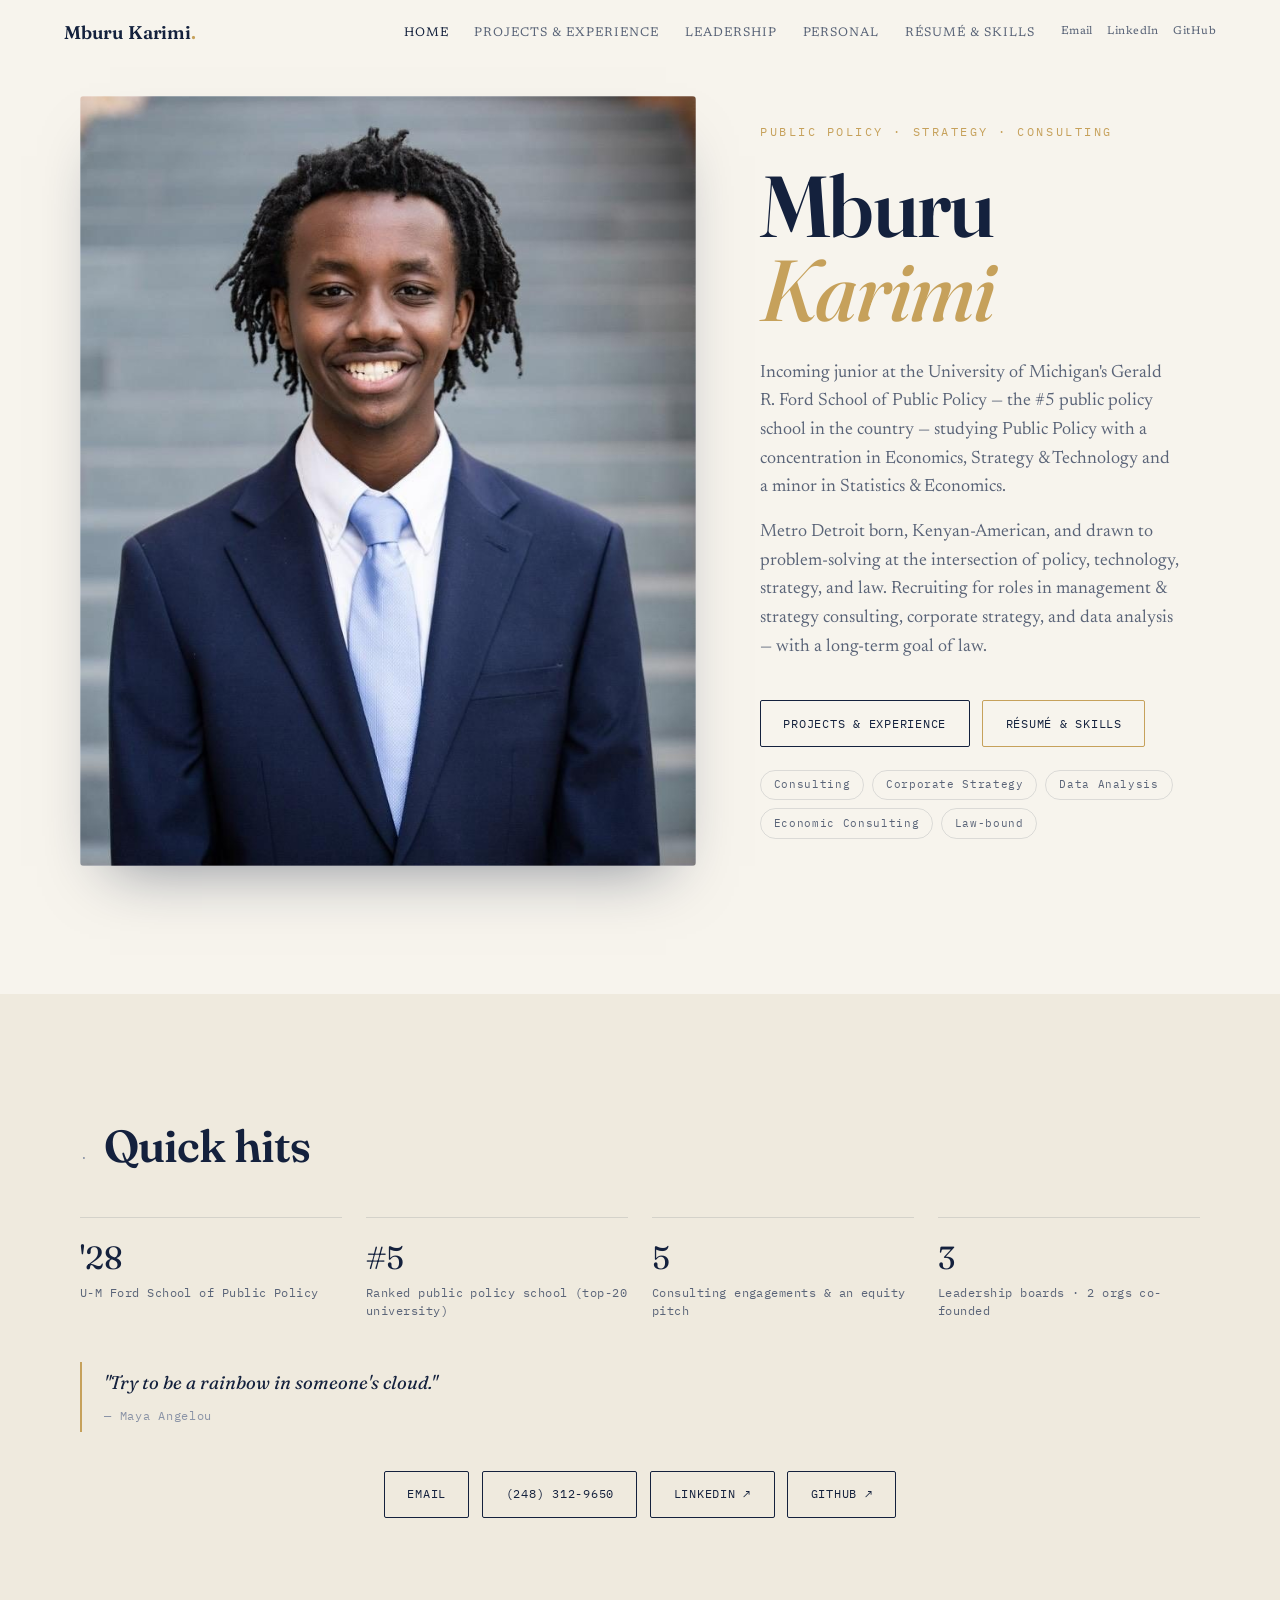
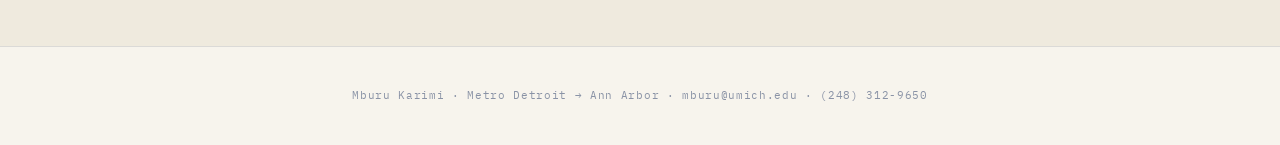
==== commit 074b3bd9: "Revert "site overhaul v3" This reverts commit 6cf09bc1ca8bdd980d0eba2a812aeca4efbdbc04." ====
--- a/index.html
+++ b/index.html
@@ -1,262 +1,87 @@
 <!DOCTYPE html>
-<html lang="en" data-theme="light">
+<html lang="en">
 <head>
 <meta charset="UTF-8">
-<meta name="viewport" content="width=device-width, initial-scale=1">
-<title>Mburu Karimi</title>
-<meta name="description" content="Mburu Karimi, Public Policy at the University of Michigan Ford School. Consulting, strategy, and data projects.">
-
+<meta name="viewport" content="width=device-width, initial-scale=1.0">
+<title>Mburu Karimi | Mburu Karimi</title>
+<meta name="description" content="Mburu Karimi — U-M Ford School of Public Policy. Consulting, strategy, and analytics.">
 <link rel="preconnect" href="https://fonts.googleapis.com">
 <link rel="preconnect" href="https://fonts.gstatic.com" crossorigin>
-<link href="https://fonts.googleapis.com/css2?family=Fraunces:ital,opsz,wght@0,9..144,300;0,9..144,400;1,9..144,300;1,9..144,400&family=Newsreader:ital,wght@0,300;0,400;1,400&family=IBM+Plex+Mono:wght@400;500&display=swap" rel="stylesheet">
+<link href="https://fonts.googleapis.com/css2?family=Fraunces:ital,opsz,wght@0,9..144,400;0,9..144,500;0,9..144,600;1,9..144,500&family=Newsreader:ital,wght@0,400;0,500;1,400&family=IBM+Plex+Mono:wght@400;500&display=swap" rel="stylesheet">
 <link rel="stylesheet" href="styles.css">
 </head>
-
 <body>
-
-<div class="cursor-ring" aria-hidden="true"></div>
-<div class="cursor-dot" aria-hidden="true"></div>
-
-<!-- ==================== HEADER ==================== -->
-<header class="site-header">
-  <div class="header-inner">
-    <a class="brand" href="index.html">Mburu Karimi.</a>
-
-    <nav class="nav" id="nav" aria-label="Main">
-      <span class="nav-pill" id="navPill" aria-hidden="true"></span>
-      <a class="nav-link" href="index.html" aria-current="page">Home</a>
-      <a class="nav-link" href="projects.html">Projects</a>
-      <a class="nav-link" href="leadership.html">Leadership</a>
-      <a class="nav-link" href="personal.html">Personal</a>
-      <a class="nav-link" href="resume.html">Resume</a>
-    </nav>
-
-    <div class="header-tools">
-      <a class="icon-btn" href="mailto:mburu@umich.edu" aria-label="Email">
-        <svg viewBox="0 0 24 24"><path d="M20 4H4a2 2 0 0 0-2 2v12a2 2 0 0 0 2 2h16a2 2 0 0 0 2-2V6a2 2 0 0 0-2-2Zm0 4-8 5-8-5V6l8 5 8-5Z"/></svg>
-        <span class="tip">mburu@umich.edu</span>
-      </a>
-      <button class="icon-btn" id="phoneBtn" type="button" aria-label="Copy phone number">
-        <svg viewBox="0 0 24 24"><path d="M6.6 10.8a15.1 15.1 0 0 0 6.6 6.6l2.2-2.2a1 1 0 0 1 1-.24 11.4 11.4 0 0 0 3.6.58 1 1 0 0 1 1 1V20a1 1 0 0 1-1 1A17 17 0 0 1 3 4a1 1 0 0 1 1-1h3.5a1 1 0 0 1 1 1 11.4 11.4 0 0 0 .58 3.6 1 1 0 0 1-.25 1Z"/></svg>
-        <span class="tip" id="phoneTip">(248) 312-9650</span>
-      </button>
-      <a class="icon-btn" href="https://linkedin.com/in/mburu-karimi" target="_blank" rel="noopener" aria-label="LinkedIn">
-        <svg viewBox="0 0 24 24"><path d="M19 3H5a2 2 0 0 0-2 2v14a2 2 0 0 0 2 2h14a2 2 0 0 0 2-2V5a2 2 0 0 0-2-2ZM8.4 18H6V9.6h2.4Zm-1.2-9.6a1.4 1.4 0 1 1 0-2.8 1.4 1.4 0 0 1 0 2.8ZM18 18h-2.4v-4.2c0-1-.4-1.7-1.3-1.7a1.4 1.4 0 0 0-1.3 1 1.8 1.8 0 0 0-.1.6V18h-2.4V9.6h2.4v1.1a2.5 2.5 0 0 1 2.2-1.2c1.6 0 2.9 1 2.9 3.3Z"/></svg>
-        <span class="tip">linkedin.com/in/mburu-karimi</span>
-      </a>
-      <a class="icon-btn" href="https://github.com/mburukarimi" target="_blank" rel="noopener" aria-label="GitHub">
-        <svg viewBox="0 0 24 24"><path d="M12 2A10 10 0 0 0 8.8 21.5c.5.1.7-.2.7-.5v-1.7c-2.8.6-3.4-1.3-3.4-1.3-.4-1.2-1.1-1.5-1.1-1.5-.9-.6.1-.6.1-.6 1 .1 1.5 1 1.5 1 .9 1.6 2.3 1.1 2.9.8.1-.6.4-1.1.6-1.3-2.2-.3-4.6-1.1-4.6-4.9 0-1.1.4-2 1-2.7-.1-.3-.4-1.3.1-2.6 0 0 .8-.3 2.7 1a9.6 9.6 0 0 1 5 0c1.9-1.3 2.7-1 2.7-1 .5 1.3.2 2.3.1 2.6.6.7 1 1.6 1 2.7 0 3.8-2.3 4.7-4.6 4.9.4.3.7.9.7 1.9v2.7c0 .3.2.6.7.5A10 10 0 0 0 12 2Z"/></svg>
-        <span class="tip">github.com/mburukarimi</span>
-      </a>
-
-      <button class="icon-btn theme-toggle" id="themeToggle" type="button" aria-label="Switch to dark mode">
-        <svg class="sun" viewBox="0 0 24 24"><path d="M12 17a5 5 0 1 1 0-10 5 5 0 0 1 0 10Zm0-13a1 1 0 0 1-1-1V2a1 1 0 0 1 2 0v1a1 1 0 0 1-1 1Zm0 18a1 1 0 0 1-1-1v-1a1 1 0 0 1 2 0v1a1 1 0 0 1-1 1ZM4 13H3a1 1 0 0 1 0-2h1a1 1 0 0 1 0 2Zm17 0h-1a1 1 0 0 1 0-2h1a1 1 0 0 1 0 2ZM5.6 6.6a1 1 0 0 1-.7-.3l-.7-.7a1 1 0 0 1 1.4-1.4l.7.7a1 1 0 0 1-.7 1.7Zm12.8 12.8a1 1 0 0 1-.7-.3l-.7-.7a1 1 0 0 1 1.4-1.4l.7.7a1 1 0 0 1-.7 1.7ZM18.4 6.6a1 1 0 0 1-.7-1.7l.7-.7a1 1 0 1 1 1.4 1.4l-.7.7a1 1 0 0 1-.7.3ZM5.6 19.4a1 1 0 0 1-.7-1.7l.7-.7a1 1 0 0 1 1.4 1.4l-.7.7a1 1 0 0 1-.7.3Z"/></svg>
-        <svg class="moon" viewBox="0 0 24 24"><path d="M21 13a9 9 0 0 1-10-10 9 9 0 1 0 10 10Z"/></svg>
-      </button>
-
-      <button class="nav-toggle" id="navToggle" type="button" aria-label="Menu" aria-expanded="false">
-        <svg viewBox="0 0 24 24"><path d="M4 7h16M4 12h16M4 17h16" stroke-linecap="round"/></svg>
-      </button>
+<header class="nav" id="nav">
+  <a href="index.html" class="brand">Mburu Karimi<span class="dot">.</span></a>
+  <div class="nav-right">
+    <ul id="navMenu">
+      <li><a href="index.html" style="color:var(--navy)">Home</a></li>
+      <li><a href="projects.html">Projects &amp; Experience</a></li>
+      <li><a href="leadership.html">Leadership</a></li>
+      <li><a href="personal.html">Personal</a></li>
+      <li><a href="resume.html">Résumé &amp; Skills</a></li>
+    </ul>
+    <div class="contact-mini">
+      <a href="mailto:mburu@umich.edu">Email</a>
+      <a href="https://www.linkedin.com/in/mburu-karimi/" target="_blank" rel="noopener">LinkedIn</a>
+      <a href="https://github.com/mburukarimi" target="_blank" rel="noopener">GitHub</a>
     </div>
   </div>
+  <button class="nav-toggle" id="navToggle" aria-label="Menu">☰</button>
 </header>
 
-<main>
-
-<!-- ==================== HERO ==================== -->
-<section class="shell hero">
-  <div>
-    <p class="eyebrow">University of Michigan &middot; Ford School of Public Policy</p>
-
-    <h1 class="hero-name">Mburu<span class="surname">Karimi</span></h1>
-
-    <p class="hero-bio">
-      I'm a junior at Michigan's Ford School of Public Policy, studying Public Policy
-      with a concentration in <strong>Economics, Strategy, and Technology</strong>, plus
-      minors in Statistics and Economics. I grew up in Metro Detroit and my family is
-      Kenyan. I'm recruiting for <strong>Summer 2027</strong> internships in consulting
-      and corporate strategy, with law school after Michigan.
-    </p>
-
-    <div class="hero-meta">
-      <span class="chip">Class of 2028</span>
-      <span class="chip">Strategy Consulting</span>
-      <span class="chip">Data Analytics</span>
-      <span class="chip">Pre-Law</span>
+<section class="hero" id="top">
+  <div class="hero-grid">
+    <div class="hero-portrait reveal">
+      <img src="images/headshot-main.jpg" alt="Mburu Karimi">
     </div>
-
-    <div class="hero-actions">
-      <a class="btn" href="projects.html">See the work</a>
-      <a class="link-arrow" href="resume.html">Resume and skills <span>&rarr;</span></a>
+    <div class="reveal">
+      <div class="eyebrow">Public Policy · Strategy · Consulting</div>
+      <h1>Mburu <em>Karimi</em></h1>
+      <p class="lede">Incoming junior at the University of Michigan's Gerald R. Ford School of Public Policy — the #5 public policy school in the country — studying Public Policy with a concentration in Economics, Strategy &amp; Technology and a minor in Statistics &amp; Economics.</p>
+      <p class="lede" style="margin-top:1rem;">Metro Detroit born, Kenyan-American, and drawn to problem-solving at the intersection of policy, technology, strategy, and law. Recruiting for roles in management &amp; strategy consulting, corporate strategy, and data analysis — with a long-term goal of law.</p>
+      <div class="hero-cta">
+        <a href="projects.html" class="btn">Projects &amp; Experience</a>
+        <a href="resume.html" class="btn gold">Résumé &amp; Skills</a>
+      </div>
+      <div class="hero-tags">
+        <span>Consulting</span><span>Corporate Strategy</span><span>Data Analysis</span><span>Economic Consulting</span><span>Law-bound</span>
+      </div>
     </div>
-  </div>
-
-  <figure class="portrait">
-    <div class="portrait-frame">
-      <img src="images/portrait/headshot-main.jpg" alt="Mburu Karimi" width="572" height="715">
-    </div>
-    <figcaption class="portrait-caption">Ann Arbor, Michigan</figcaption>
-  </figure>
-</section>
-
-<hr class="rule-line">
-
-<!-- ==================== PROJECT RAIL ==================== -->
-<section class="shell rail-section">
-  <div class="rail-head">
-    <span class="label">Selected work</span>
-    <div class="rail-controls">
-      <span class="rail-count" id="railCount">01 / 08</span>
-      <button class="rail-btn" id="railPrev" type="button" aria-label="Previous">
-        <svg viewBox="0 0 24 24"><path d="M15 5l-7 7 7 7" stroke-linecap="round" stroke-linejoin="round"/></svg>
-      </button>
-      <button class="rail-btn" id="railNext" type="button" aria-label="Next">
-        <svg viewBox="0 0 24 24"><path d="M9 5l7 7-7 7" stroke-linecap="round" stroke-linejoin="round"/></svg>
-      </button>
-    </div>
-  </div>
-
-  <div class="rail" id="rail" tabindex="0" aria-label="Selected work, scrollable">
-
-    <a class="rail-card" href="projects.html#kellyocg">
-      <span class="rail-index">01</span>
-      <span class="rail-org">KellyOCG &middot; Internship</span>
-      <h3 class="rail-title">HR Technology Strategy and Market Research</h3>
-      <p class="rail-desc">Built an AI-integrated HR technology roadmap for a $52B manufacturer and researched expansion into the energy vertical.</p>
-      <span class="rail-foot"><span>Summer 2026</span><span class="go">&rarr;</span></span>
-    </a>
-
-    <a class="rail-card" href="projects.html#boeing">
-      <span class="rail-index">02</span>
-      <span class="rail-org">Boeing &middot; MEG Consulting</span>
-      <h3 class="rail-title">Predicting Private Equity Acquisition Risk</h3>
-      <p class="rail-desc">Modeled which of 7,000-plus aerospace suppliers were likely acquisition targets, flagging 40 high-risk vendors.</p>
-      <span class="rail-foot"><span>2026 &middot; Project Manager</span><span class="go">&rarr;</span></span>
-    </a>
-
-    <a class="rail-card" href="projects.html#bcbsm">
-      <span class="rail-index">03</span>
-      <span class="rail-org">Blue Cross Blue Shield &middot; MEG</span>
-      <h3 class="rail-title">AI Product Strategy for a Health Insurer</h3>
-      <p class="rail-desc">Evaluated CRM augmentation across 25-plus departments and delivered a governance framework for company-wide AI adoption.</p>
-      <span class="rail-foot"><span>2025 &middot; Business Analyst</span><span class="go">&rarr;</span></span>
-    </a>
-
-    <a class="rail-card" href="projects.html#concentra">
-      <span class="rail-index">04</span>
-      <span class="rail-org">BlackGen Capital</span>
-      <h3 class="rail-title">Concentra Holdings Buy Recommendation</h3>
-      <p class="rail-desc">Led five analysts through an eight-week pitch. Selected to represent Michigan at the national conference.</p>
-      <span class="rail-foot"><span>2025 &middot; Pitch Team Lead</span><span class="go">&rarr;</span></span>
-    </a>
-
-    <a class="rail-card" href="projects.html#slate">
-      <span class="rail-index">05</span>
-      <span class="rail-org">Slate Auto &middot; MEG Consulting</span>
-      <h3 class="rail-title">Accessory Strategy for an EV Startup</h3>
-      <p class="rail-desc">Benchmarked Tesla, BYD, and Rivian to build a ranked accessory roadmap with make-versus-partner scoring.</p>
-      <span class="rail-foot"><span>2025 &middot; Business Analyst</span><span class="go">&rarr;</span></span>
-    </a>
-
-    <a class="rail-card" href="projects.html#mpc">
-      <span class="rail-index">06</span>
-      <span class="rail-org">Michigan Political Consulting</span>
-      <h3 class="rail-title">Michigan's First Exoneree Microloan Program</h3>
-      <p class="rail-desc">Co-designed a zero-interest lending framework with Wayne County projected to reach 50-plus exonerees.</p>
-      <span class="rail-foot"><span>2025 &middot; Political Consultant</span><span class="go">&rarr;</span></span>
-    </a>
-
-    <a class="rail-card" href="projects.html#amd">
-      <span class="rail-index">07</span>
-      <span class="rail-org">BlackGen Capital</span>
-      <h3 class="rail-title">Advanced Micro Devices Buy Recommendation</h3>
-      <p class="rail-desc">Built the comparable company analysis and forward EBITDA projection behind a 35% undervaluation thesis.</p>
-      <span class="rail-foot"><span>2025 &middot; Investment Analyst</span><span class="go">&rarr;</span></span>
-    </a>
-
-    <a class="rail-card" href="projects.html#mbl">
-      <span class="rail-index">08</span>
-      <span class="rail-org">Michigan Business Law</span>
-      <h3 class="rail-title">Legal Research and Macroeconomic Writing</h3>
-      <p class="rail-desc">Authored a formal analysis of Loper Bright v. Raimondo and co-wrote a macroeconomic legal update.</p>
-      <span class="rail-foot"><span>2024 &ndash; 2025 &middot; Research Associate</span><span class="go">&rarr;</span></span>
-    </a>
-
   </div>
 </section>
 
-<hr class="rule-line">
-
-<!-- ==================== ABOUT ==================== -->
-<section class="shell about">
-  <div class="about-label">About</div>
-  <div class="about-body">
-    <p>
-      Most of what I work on sits somewhere between policy, data, and business strategy.
-      That has meant building predictive models for an aerospace supply chain, writing an
-      AI governance framework for a health insurer, and helping design a lending program
-      for people released after wrongful convictions. Different problems, same instinct:
-      figure out what the data actually says, then figure out what to do about it.
-    </p>
-    <p>
-      Outside of coursework I co-founded the <em>East African Students Association</em>,
-      serve as VP of Internal Operations for Kappa Omega Alpha, and mentor incoming
-      students through SIBS. I'm studying abroad in South Africa in Winter 2027.
-    </p>
+<section class="alt">
+  <div class="wrap">
+    <div class="section-label reveal"><span class="idx">·</span><h2>Quick hits</h2></div>
+    <div class="facts reveal">
+      <div class="f"><div class="n">'28</div><div class="l">U-M Ford School of Public Policy</div></div>
+      <div class="f"><div class="n">#5</div><div class="l">Ranked public policy school (top-20 university)</div></div>
+      <div class="f"><div class="n">5</div><div class="l">Consulting engagements &amp; an equity pitch</div></div>
+      <div class="f"><div class="n">3</div><div class="l">Leadership boards · 2 orgs co-founded</div></div>
+    </div>
+    <div class="quote-card reveal" style="margin-top:2.6rem;max-width:640px;">
+      "Try to be a rainbow in someone's cloud."
+      <cite>— Maya Angelou</cite>
+    </div>
+    <div class="contact-links reveal" style="margin-top:2.4rem;display:flex;gap:0.8rem;flex-wrap:wrap;">
+      <a class="btn" href="mailto:mburu@umich.edu">Email</a>
+      <a class="btn" href="tel:+12483129650">(248) 312-9650</a>
+      <a class="btn" href="https://www.linkedin.com/in/mburu-karimi/" target="_blank" rel="noopener">LinkedIn ↗</a>
+      <a class="btn" href="https://github.com/mburukarimi" target="_blank" rel="noopener">GitHub ↗</a>
+    </div>
   </div>
 </section>
 
-<!-- ==================== CONTACT ==================== -->
-<section class="shell">
-  <div class="contact-row">
-    <a class="contact-pill" href="mailto:mburu@umich.edu">
-      <svg viewBox="0 0 24 24"><path d="M20 4H4a2 2 0 0 0-2 2v12a2 2 0 0 0 2 2h16a2 2 0 0 0 2-2V6a2 2 0 0 0-2-2Zm0 4-8 5-8-5V6l8 5 8-5Z"/></svg>
-      mburu@umich.edu
-    </a>
-    <a class="contact-pill" href="tel:+12483129650">
-      <svg viewBox="0 0 24 24"><path d="M6.6 10.8a15.1 15.1 0 0 0 6.6 6.6l2.2-2.2a1 1 0 0 1 1-.24 11.4 11.4 0 0 0 3.6.58 1 1 0 0 1 1 1V20a1 1 0 0 1-1 1A17 17 0 0 1 3 4a1 1 0 0 1 1-1h3.5a1 1 0 0 1 1 1 11.4 11.4 0 0 0 .58 3.6 1 1 0 0 1-.25 1Z"/></svg>
-      (248) 312-9650
-    </a>
-    <a class="contact-pill" href="https://linkedin.com/in/mburu-karimi" target="_blank" rel="noopener">
-      <svg viewBox="0 0 24 24"><path d="M19 3H5a2 2 0 0 0-2 2v14a2 2 0 0 0 2 2h14a2 2 0 0 0 2-2V5a2 2 0 0 0-2-2ZM8.4 18H6V9.6h2.4Zm-1.2-9.6a1.4 1.4 0 1 1 0-2.8 1.4 1.4 0 0 1 0 2.8ZM18 18h-2.4v-4.2c0-1-.4-1.7-1.3-1.7a1.4 1.4 0 0 0-1.3 1 1.8 1.8 0 0 0-.1.6V18h-2.4V9.6h2.4v1.1a2.5 2.5 0 0 1 2.2-1.2c1.6 0 2.9 1 2.9 3.3Z"/></svg>
-      linkedin.com/in/mburu-karimi
-    </a>
-    <a class="contact-pill" href="https://github.com/mburukarimi" target="_blank" rel="noopener">
-      <svg viewBox="0 0 24 24"><path d="M12 2A10 10 0 0 0 8.8 21.5c.5.1.7-.2.7-.5v-1.7c-2.8.6-3.4-1.3-3.4-1.3-.4-1.2-1.1-1.5-1.1-1.5-.9-.6.1-.6.1-.6 1 .1 1.5 1 1.5 1 .9 1.6 2.3 1.1 2.9.8.1-.6.4-1.1.6-1.3-2.2-.3-4.6-1.1-4.6-4.9 0-1.1.4-2 1-2.7-.1-.3-.4-1.3.1-2.6 0 0 .8-.3 2.7 1a9.6 9.6 0 0 1 5 0c1.9-1.3 2.7-1 2.7-1 .5 1.3.2 2.3.1 2.6.6.7 1 1.6 1 2.7 0 3.8-2.3 4.7-4.6 4.9.4.3.7.9.7 1.9v2.7c0 .3.2.6.7.5A10 10 0 0 0 12 2Z"/></svg>
-      github.com/mburukarimi
-    </a>
-  </div>
-</section>
-
-</main>
-
-<!-- ==================== FOOTER ==================== -->
-<footer class="site-footer">
-  <div class="footer-inner">
-    <div>
-      <div class="footer-name">Mburu Karimi</div>
-      <div class="footer-sub">Ford School of Public Policy &middot; Class of 2028</div>
-    </div>
-    <div class="footer-right">
-      <div class="footer-icons">
-        <a class="icon-btn" href="mailto:mburu@umich.edu" aria-label="Email">
-          <svg viewBox="0 0 24 24"><path d="M20 4H4a2 2 0 0 0-2 2v12a2 2 0 0 0 2 2h16a2 2 0 0 0 2-2V6a2 2 0 0 0-2-2Zm0 4-8 5-8-5V6l8 5 8-5Z"/></svg>
-        </a>
-        <a class="icon-btn" href="tel:+12483129650" aria-label="Phone">
-          <svg viewBox="0 0 24 24"><path d="M6.6 10.8a15.1 15.1 0 0 0 6.6 6.6l2.2-2.2a1 1 0 0 1 1-.24 11.4 11.4 0 0 0 3.6.58 1 1 0 0 1 1 1V20a1 1 0 0 1-1 1A17 17 0 0 1 3 4a1 1 0 0 1 1-1h3.5a1 1 0 0 1 1 1 11.4 11.4 0 0 0 .58 3.6 1 1 0 0 1-.25 1Z"/></svg>
-        </a>
-        <a class="icon-btn" href="https://linkedin.com/in/mburu-karimi" target="_blank" rel="noopener" aria-label="LinkedIn">
-          <svg viewBox="0 0 24 24"><path d="M19 3H5a2 2 0 0 0-2 2v14a2 2 0 0 0 2 2h14a2 2 0 0 0 2-2V5a2 2 0 0 0-2-2ZM8.4 18H6V9.6h2.4Zm-1.2-9.6a1.4 1.4 0 1 1 0-2.8 1.4 1.4 0 0 1 0 2.8ZM18 18h-2.4v-4.2c0-1-.4-1.7-1.3-1.7a1.4 1.4 0 0 0-1.3 1 1.8 1.8 0 0 0-.1.6V18h-2.4V9.6h2.4v1.1a2.5 2.5 0 0 1 2.2-1.2c1.6 0 2.9 1 2.9 3.3Z"/></svg>
-        </a>
-        <a class="icon-btn" href="https://github.com/mburukarimi" target="_blank" rel="noopener" aria-label="GitHub">
-          <svg viewBox="0 0 24 24"><path d="M12 2A10 10 0 0 0 8.8 21.5c.5.1.7-.2.7-.5v-1.7c-2.8.6-3.4-1.3-3.4-1.3-.4-1.2-1.1-1.5-1.1-1.5-.9-.6.1-.6.1-.6 1 .1 1.5 1 1.5 1 .9 1.6 2.3 1.1 2.9.8.1-.6.4-1.1.6-1.3-2.2-.3-4.6-1.1-4.6-4.9 0-1.1.4-2 1-2.7-.1-.3-.4-1.3.1-2.6 0 0 .8-.3 2.7 1a9.6 9.6 0 0 1 5 0c1.9-1.3 2.7-1 2.7-1 .5 1.3.2 2.3.1 2.6.6.7 1 1.6 1 2.7 0 3.8-2.3 4.7-4.6 4.9.4.3.7.9.7 1.9v2.7c0 .3.2.6.7.5A10 10 0 0 0 12 2Z"/></svg>
-        </a>
-      </div>
-      <div class="footer-copy">&copy; 2026 Mburu Karimi</div>
-    </div>
-  </div>
-</footer>
-
-<script src="site.js"></script>
+<footer class="site-foot">Mburu Karimi · Metro Detroit → Ann Arbor · mburu@umich.edu · (248) 312-9650</footer>
+<script>
+  const nav=document.getElementById('nav');
+  addEventListener('scroll',()=>nav.classList.toggle('scrolled',scrollY>20));
+  const t=document.getElementById('navToggle'), m=document.getElementById('navMenu');
+  if(t){ t.addEventListener('click',()=>m.classList.toggle('open')); }
+  document.querySelectorAll('.xcard-head').forEach(h=>h.addEventListener('click',()=>h.parentElement.classList.toggle('open')));
+  const io=new IntersectionObserver(es=>es.forEach(e=>{if(e.isIntersecting){e.target.classList.add('in');io.unobserve(e.target);}}),{threshold:0.1});
+  document.querySelectorAll('.reveal').forEach(el=>io.observe(el));
+</script>
 </body>
-</html>
+</html>
--- a/styles.css
+++ b/styles.css
@@ -1,1479 +1,381 @@
-/* ============================================================
-   Mburu Karimi — mburukarimi.github.io
-   Shared stylesheet
-   ============================================================ */
-
-/* ---------- Tokens ---------- */
-
-:root {
-  --cream:      #F7F4ED;
-  --cream-dim:  #EDE8DC;
-  --navy:       #14213D;
-  --navy-deep:  #0A1520;
-  --gold:       #C6A15B;
-  --gold-soft:  rgba(198, 161, 91, 0.28);
-
-  --bg:         var(--cream);
-  --bg-alt:     #FFFDF8;
-  --surface:    #FFFFFF;
-  --ink:        var(--navy);
-  --ink-soft:   rgba(20, 33, 61, 0.62);
-  --ink-faint:  rgba(20, 33, 61, 0.34);
-  --rule:       rgba(20, 33, 61, 0.12);
-  --rule-soft:  rgba(20, 33, 61, 0.07);
-  --header-bg:  var(--navy);
-  --header-ink: rgba(247, 244, 237, 0.62);
-
-  --display: 'Fraunces', Georgia, 'Times New Roman', serif;
-  --body:    'Newsreader', Georgia, serif;
-  --mono:    'IBM Plex Mono', ui-monospace, 'SF Mono', monospace;
-
-  --ease: cubic-bezier(0.2, 0.8, 0.2, 1);
-  --shell: 1080px;
-}
-
-[data-theme="dark"] {
-  --bg:         #0D1B2A;
-  --bg-alt:     #101F31;
-  --surface:    #16283C;
-  --ink:        #F1EDE3;
-  --ink-soft:   rgba(241, 237, 227, 0.62);
-  --ink-faint:  rgba(241, 237, 227, 0.34);
-  --rule:       rgba(241, 237, 227, 0.14);
-  --rule-soft:  rgba(241, 237, 227, 0.08);
-  --header-bg:  var(--navy-deep);
-  --header-ink: rgba(241, 237, 227, 0.6);
-}
-
-/* ---------- Reset ---------- */
-
-*, *::before, *::after { box-sizing: border-box; }
-
-html { scroll-behavior: smooth; }
-
-body {
-  margin: 0;
-  background: var(--bg);
-  color: var(--ink);
-  font-family: var(--body);
-  font-size: 17px;
-  line-height: 1.7;
-  -webkit-font-smoothing: antialiased;
-  transition: background 0.35s var(--ease), color 0.35s var(--ease);
-}
-
-img { max-width: 100%; display: block; }
-
-a { color: inherit; }
-
-h1, h2, h3, h4 { margin: 0; font-weight: 400; }
-
-p { margin: 0 0 1.1em; }
-
-::selection { background: var(--gold-soft); }
-
-.shell {
-  max-width: var(--shell);
-  margin: 0 auto;
-  padding-left: 3rem;
-  padding-right: 3rem;
-}
-
-.rule-line {
-  height: 1px;
-  background: var(--rule);
-  border: 0;
-  margin: 0;
-}
-
-/* Focus visibility — keyboard users only */
-:focus-visible {
-  outline: 2px solid var(--gold);
-  outline-offset: 3px;
-  border-radius: 2px;
-}
-
-/* ---------- Shared type ---------- */
-
-.eyebrow {
-  font-family: var(--mono);
-  font-size: 0.62rem;
-  letter-spacing: 0.16em;
-  text-transform: uppercase;
-  color: var(--gold);
-  margin: 0 0 1.5rem;
-}
-
-.section-head {
-  display: flex;
-  align-items: center;
-  gap: 1.25rem;
-  margin-bottom: 2.5rem;
-}
-
-.section-head .label {
-  font-family: var(--mono);
-  font-size: 0.62rem;
-  letter-spacing: 0.16em;
-  text-transform: uppercase;
-  color: var(--gold);
-  white-space: nowrap;
-}
-
-.section-head .line {
-  flex: 1;
-  height: 1px;
-  background: var(--gold-soft);
-}
-
-.page-title {
-  font-family: var(--display);
-  font-weight: 300;
-  font-size: clamp(2.6rem, 6vw, 4rem);
-  line-height: 1.02;
-  letter-spacing: -0.02em;
-}
-
-.page-sub {
-  font-size: 1.08rem;
-  color: var(--ink-soft);
-  max-width: 46ch;
-  margin-top: 1.25rem;
-}
-
-/* ============================================================
-   HEADER
-   ============================================================ */
-
-.site-header {
-  background: var(--header-bg);
-  position: sticky;
-  top: 0;
-  z-index: 200;
-  transition: background 0.35s var(--ease);
-}
-
-.header-inner {
-  max-width: var(--shell);
-  margin: 0 auto;
-  padding: 0 3rem;
-  height: 62px;
-  display: flex;
-  align-items: center;
-  justify-content: space-between;
-  gap: 2rem;
-}
-
-.brand {
-  font-family: var(--display);
-  font-size: 1.02rem;
-  font-weight: 400;
-  color: var(--cream);
-  text-decoration: none;
-  letter-spacing: 0.005em;
-  white-space: nowrap;
-}
-
-.brand:hover { color: var(--gold); }
-
-/* Nav with sliding pill */
-.nav {
-  position: relative;
-  display: flex;
-  align-items: center;
-  gap: 0.25rem;
-}
-
-.nav-pill {
-  position: absolute;
-  top: 50%;
-  transform: translateY(-50%);
-  height: 30px;
-  border-radius: 100px;
-  background: rgba(247, 244, 237, 0.09);
-  transition: left 0.34s var(--ease), width 0.34s var(--ease), opacity 0.2s ease;
-  pointer-events: none;
-  opacity: 0;
-  left: 0;
-  width: 0;
-}
-
-.nav:hover .nav-pill,
-.nav-pill.is-active { opacity: 1; }
-
-.nav-link {
-  position: relative;
-  z-index: 1;
-  font-family: var(--mono);
-  font-size: 0.64rem;
-  letter-spacing: 0.13em;
-  text-transform: uppercase;
-  color: var(--header-ink);
-  text-decoration: none;
-  padding: 0.5rem 0.85rem;
-  transition: color 0.22s ease;
-  white-space: nowrap;
-}
-
-.nav-link:hover { color: var(--cream); }
-.nav-link[aria-current="page"] { color: var(--gold); }
-
-/* Contact icons + theme toggle */
-.header-tools {
-  display: flex;
-  align-items: center;
-  gap: 0.35rem;
-}
-
-.icon-btn {
-  width: 32px;
-  height: 32px;
-  display: grid;
-  place-items: center;
-  border: 0;
-  background: transparent;
-  border-radius: 100px;
-  color: rgba(247, 244, 237, 0.55);
-  cursor: pointer;
-  text-decoration: none;
-  transition: color 0.22s ease, background 0.22s ease, transform 0.22s var(--ease);
-  position: relative;
-  padding: 0;
-  font: inherit;
-}
-
-.icon-btn svg { width: 16px; height: 16px; fill: currentColor; }
-
-.icon-btn:hover {
-  color: var(--gold);
-  background: rgba(247, 244, 237, 0.07);
-  transform: translateY(-1px);
-}
-
-.icon-btn .tip {
-  position: absolute;
-  top: calc(100% + 8px);
-  left: 50%;
-  transform: translateX(-50%) translateY(-3px);
-  background: var(--navy-deep);
-  color: var(--cream);
-  font-family: var(--mono);
-  font-size: 0.58rem;
-  letter-spacing: 0.06em;
-  padding: 0.3rem 0.55rem;
-  border-radius: 3px;
-  white-space: nowrap;
-  opacity: 0;
-  pointer-events: none;
-  transition: opacity 0.2s ease, transform 0.2s var(--ease);
-  border: 1px solid rgba(247, 244, 237, 0.14);
-}
-
-.icon-btn:hover .tip {
-  opacity: 1;
-  transform: translateX(-50%) translateY(0);
-}
-
-.theme-toggle { margin-left: 0.35rem; }
-.theme-toggle .moon { display: none; }
-[data-theme="dark"] .theme-toggle .sun { display: none; }
-[data-theme="dark"] .theme-toggle .moon { display: block; }
-
-/* Mobile nav toggle */
-.nav-toggle { display: none; }
-
-/* ============================================================
-   HERO — asymmetric, portrait right
-   ============================================================ */
-
-.hero {
-  padding: 5.5rem 0 4rem;
-  display: grid;
-  grid-template-columns: minmax(0, 1fr) 286px;
-  gap: 5rem;
-  align-items: start;
-}
-
-.hero-name {
-  font-family: var(--display);
-  font-weight: 300;
-  font-size: clamp(3.2rem, 8vw, 5.4rem);
-  line-height: 0.92;
-  letter-spacing: -0.035em;
-  margin-bottom: 1.9rem;
-}
-
-.hero-name .surname {
-  font-style: italic;
-  display: block;
-}
-
-.hero-bio {
-  font-size: 1.13rem;
-  line-height: 1.72;
-  color: var(--ink-soft);
-  max-width: 50ch;
-  margin-bottom: 2rem;
-}
-
-.hero-bio strong {
-  font-weight: 400;
-  color: var(--ink);
-}
-
-.hero-meta {
-  display: flex;
-  flex-wrap: wrap;
-  gap: 0.4rem;
-  margin-bottom: 2.4rem;
-}
-
-.chip {
-  font-family: var(--mono);
-  font-size: 0.6rem;
-  letter-spacing: 0.09em;
-  text-transform: uppercase;
-  color: var(--ink-faint);
-  border: 1px solid var(--rule);
-  border-radius: 100px;
-  padding: 0.32rem 0.72rem;
-  transition: color 0.24s ease, border-color 0.24s ease;
-}
-
-.chip:hover { color: var(--gold); border-color: var(--gold-soft); }
-
-.hero-actions {
-  display: flex;
-  align-items: center;
-  gap: 1.4rem;
-  flex-wrap: wrap;
-}
-
-/* Buttons */
-.btn {
-  position: relative;
-  overflow: hidden;
-  display: inline-block;
-  font-family: var(--mono);
-  font-size: 0.64rem;
-  letter-spacing: 0.13em;
-  text-transform: uppercase;
-  text-decoration: none;
-  padding: 0.82rem 1.6rem;
-  border: 1px solid var(--ink);
-  border-radius: 2px;
-  color: var(--bg);
-  background: var(--ink);
-  transition: color 0.32s var(--ease);
-  z-index: 0;
-}
-
-.btn::before {
-  content: '';
-  position: absolute;
-  inset: 0;
-  background: var(--gold);
-  transform: scaleX(0);
-  transform-origin: left;
-  transition: transform 0.4s var(--ease);
-  z-index: -1;
-}
-
-.btn:hover { color: var(--navy); }
-.btn:hover::before { transform: scaleX(1); }
-
-.btn-ghost {
-  background: transparent;
-  color: var(--ink);
-  border-color: var(--rule);
-}
-.btn-ghost:hover { color: var(--navy); }
-
-.link-arrow {
-  font-family: var(--mono);
-  font-size: 0.64rem;
-  letter-spacing: 0.13em;
-  text-transform: uppercase;
-  color: var(--ink-faint);
-  text-decoration: none;
-  display: inline-flex;
-  align-items: center;
-  gap: 0.45rem;
-  transition: color 0.24s ease;
-}
-
-.link-arrow span {
-  transition: transform 0.3s var(--ease);
-  display: inline-block;
-}
-
-.link-arrow:hover { color: var(--gold); }
-.link-arrow:hover span { transform: translateX(4px); }
-
-/* Portrait */
-.portrait {
-  position: relative;
-  margin-top: 0.5rem;
-}
-
-.portrait-frame {
-  position: relative;
-  aspect-ratio: 4 / 5;
-  overflow: hidden;
-  border-radius: 3px;
-  background: var(--cream-dim);
-  transition: transform 0.5s var(--ease), box-shadow 0.5s var(--ease);
-}
-
-.portrait-frame img {
-  width: 100%;
-  height: 100%;
-  object-fit: cover;
-  object-position: center 18%;
-  transition: transform 0.7s var(--ease), filter 0.5s var(--ease);
-  filter: saturate(0.94);
-}
-
-.portrait:hover .portrait-frame {
-  transform: translateY(-5px);
-  box-shadow: 0 18px 44px rgba(20, 33, 61, 0.18), 0 0 0 1px var(--gold-soft);
-}
-
-.portrait:hover .portrait-frame img {
-  transform: scale(1.035);
-  filter: saturate(1.06);
-}
-
-.portrait-caption {
-  margin-top: 0.8rem;
-  font-family: var(--mono);
-  font-size: 0.58rem;
-  letter-spacing: 0.12em;
-  text-transform: uppercase;
-  color: var(--ink-faint);
-}
-
-/* ============================================================
-   PROJECT RAIL — the signature element
-   ============================================================ */
-
-.rail-section { padding: 3.5rem 0 4.5rem; }
-
-.rail-head {
-  display: flex;
-  align-items: flex-end;
-  justify-content: space-between;
-  gap: 2rem;
-  margin-bottom: 2rem;
-}
-
-.rail-head .label {
-  font-family: var(--mono);
-  font-size: 0.62rem;
-  letter-spacing: 0.16em;
-  text-transform: uppercase;
-  color: var(--gold);
-}
-
-.rail-controls {
-  display: flex;
-  align-items: center;
-  gap: 0.9rem;
-}
-
-.rail-count {
-  font-family: var(--mono);
-  font-size: 0.66rem;
-  letter-spacing: 0.1em;
-  color: var(--ink-faint);
-  font-variant-numeric: tabular-nums;
-  min-width: 62px;
-  text-align: right;
-}
-
-.rail-btn {
-  width: 34px;
-  height: 34px;
-  display: grid;
-  place-items: center;
-  border: 1px solid var(--rule);
-  background: transparent;
-  border-radius: 100px;
-  color: var(--ink-soft);
-  cursor: pointer;
-  transition: all 0.26s var(--ease);
-  padding: 0;
-}
-
-.rail-btn svg { width: 14px; height: 14px; stroke: currentColor; fill: none; stroke-width: 1.6; }
-
-.rail-btn:hover:not(:disabled) {
-  border-color: var(--gold);
-  color: var(--gold);
-  transform: translateY(-1px);
-}
-
-.rail-btn:disabled { opacity: 0.28; cursor: default; }
-
-/* The scroller */
-.rail {
-  display: flex;
-  gap: 1.15rem;
-  overflow-x: auto;
-  scroll-snap-type: x mandatory;
-  scroll-behavior: smooth;
-  padding-bottom: 1.5rem;
-  margin-bottom: -0.5rem;
-  scrollbar-width: none;
-  cursor: grab;
-}
-
-.rail::-webkit-scrollbar { display: none; }
-.rail.is-dragging { cursor: grabbing; scroll-behavior: auto; scroll-snap-type: none; }
-.rail.is-dragging .rail-card { pointer-events: none; }
-
-.rail-card {
-  flex: 0 0 330px;
-  scroll-snap-align: start;
-  position: relative;
-  background: var(--surface);
-  border: 1px solid var(--rule);
-  border-radius: 4px;
-  padding: 1.6rem 1.5rem 1.4rem;
-  text-decoration: none;
-  color: inherit;
-  display: flex;
-  flex-direction: column;
-  min-height: 236px;
-  overflow: hidden;
-  transition: transform 0.36s var(--ease), box-shadow 0.36s var(--ease), border-color 0.36s var(--ease);
-}
-
-.rail-card::before {
-  content: '';
-  position: absolute;
-  left: 0;
-  top: 0;
-  bottom: 0;
-  width: 3px;
-  background: var(--gold);
-  transform: scaleY(0);
-  transform-origin: top;
-  transition: transform 0.42s var(--ease);
-}
-
-.rail-card:hover {
-  transform: translateY(-6px);
-  border-color: transparent;
-  box-shadow: 0 16px 38px rgba(20, 33, 61, 0.13);
-}
-
-[data-theme="dark"] .rail-card:hover { box-shadow: 0 16px 38px rgba(0, 0, 0, 0.4); }
-
-.rail-card:hover::before { transform: scaleY(1); }
-
-.rail-index {
-  font-family: var(--mono);
-  font-size: 0.58rem;
-  letter-spacing: 0.1em;
-  color: var(--ink-faint);
-  margin-bottom: 0.9rem;
-  font-variant-numeric: tabular-nums;
-}
-
-.rail-org {
-  font-family: var(--mono);
-  font-size: 0.6rem;
-  letter-spacing: 0.11em;
-  text-transform: uppercase;
-  color: var(--gold);
-  margin-bottom: 0.55rem;
-}
-
-.rail-title {
-  font-family: var(--display);
-  font-weight: 400;
-  font-size: 1.22rem;
-  line-height: 1.24;
-  letter-spacing: -0.012em;
-  margin-bottom: 0.7rem;
-}
-
-.rail-desc {
-  font-size: 0.93rem;
-  line-height: 1.6;
-  color: var(--ink-soft);
-  margin: 0 0 1.2rem;
-}
-
-.rail-foot {
-  margin-top: auto;
-  display: flex;
-  align-items: center;
-  justify-content: space-between;
-  font-family: var(--mono);
-  font-size: 0.58rem;
-  letter-spacing: 0.1em;
-  text-transform: uppercase;
-  color: var(--ink-faint);
-}
-
-.rail-card .go {
-  transition: transform 0.3s var(--ease), color 0.3s ease;
-  display: inline-block;
-}
-
-.rail-card:hover .go { transform: translateX(4px); color: var(--gold); }
-
-/* ============================================================
-   ABOUT STRIP
-   ============================================================ */
-
-.about {
-  padding: 3.5rem 0 4rem;
-  display: grid;
-  grid-template-columns: 180px minmax(0, 1fr);
-  gap: 3.5rem;
-  align-items: start;
-}
-
-.about-label {
-  font-family: var(--mono);
-  font-size: 0.62rem;
-  letter-spacing: 0.16em;
-  text-transform: uppercase;
-  color: var(--ink-faint);
-  padding-top: 0.5rem;
-}
-
-.about-body { font-size: 1.08rem; line-height: 1.78; color: var(--ink-soft); }
-.about-body em { font-style: italic; color: var(--ink); }
-.about-body p:last-child { margin-bottom: 0; }
-
-/* ============================================================
-   CONTACT ROW
-   ============================================================ */
-
-.contact-row {
-  display: flex;
-  flex-wrap: wrap;
-  gap: 0.6rem;
-  padding: 0 0 4.5rem;
-}
-
-.contact-pill {
-  display: inline-flex;
-  align-items: center;
-  gap: 0.6rem;
-  border: 1px solid var(--rule);
-  border-radius: 100px;
-  padding: 0.55rem 1.05rem;
-  text-decoration: none;
-  color: var(--ink-soft);
-  font-size: 0.92rem;
-  transition: all 0.28s var(--ease);
-  background: transparent;
-  cursor: pointer;
-  font-family: var(--body);
-}
-
-.contact-pill svg { width: 15px; height: 15px; fill: currentColor; flex-shrink: 0; }
-
-.contact-pill:hover {
-  color: var(--ink);
-  border-color: var(--gold);
-  transform: translateY(-2px);
-}
-
-.contact-pill:hover svg { color: var(--gold); }
-
-/* ============================================================
-   FOOTER
-   ============================================================ */
-
-.site-footer {
-  background: var(--header-bg);
-  border-top: 1px solid var(--gold-soft);
-  padding: 2.2rem 0 2rem;
-  margin-top: auto;
-  transition: background 0.35s var(--ease);
-}
-
-.footer-inner {
-  max-width: var(--shell);
-  margin: 0 auto;
-  padding: 0 3rem;
-  display: flex;
-  align-items: flex-start;
-  justify-content: space-between;
-  gap: 2rem;
-  flex-wrap: wrap;
-}
-
-.footer-name {
-  font-family: var(--display);
-  font-weight: 300;
-  font-size: 1.05rem;
-  color: rgba(247, 244, 237, 0.86);
-}
-
-.footer-sub {
-  font-family: var(--mono);
-  font-size: 0.58rem;
-  letter-spacing: 0.1em;
-  color: rgba(247, 244, 237, 0.34);
-  margin-top: 0.4rem;
-  text-transform: uppercase;
-}
-
-.footer-right { display: flex; flex-direction: column; align-items: flex-end; gap: 0.85rem; }
-.footer-icons { display: flex; gap: 0.3rem; }
-
-.footer-copy {
-  font-family: var(--mono);
-  font-size: 0.56rem;
-  letter-spacing: 0.1em;
-  color: rgba(247, 244, 237, 0.22);
-}
-
-/* ============================================================
-   CUSTOM CURSOR — desktop pointers only
-   ============================================================ */
-
-.cursor-dot {
-  position: fixed;
-  top: 0;
-  left: 0;
-  width: 7px;
-  height: 7px;
-  border-radius: 50%;
-  background: var(--gold);
-  pointer-events: none;
-  z-index: 9999;
-  transform: translate(-50%, -50%);
-  opacity: 0;
-  transition: opacity 0.3s ease;
-}
-
-.cursor-ring {
-  position: fixed;
-  top: 0;
-  left: 0;
-  width: 30px;
-  height: 30px;
-  border-radius: 50%;
-  border: 1px solid var(--gold-soft);
-  pointer-events: none;
-  z-index: 9998;
-  transform: translate(-50%, -50%);
-  opacity: 0;
-  transition: width 0.28s var(--ease), height 0.28s var(--ease),
-              border-color 0.28s ease, opacity 0.3s ease, background 0.28s ease;
-}
-
-.cursor-ring.is-hover {
-  width: 46px;
-  height: 46px;
-  border-color: var(--gold);
-  background: rgba(198, 161, 91, 0.07);
-}
-
-@media (pointer: fine) {
-  body.cursor-ready .cursor-dot,
-  body.cursor-ready .cursor-ring { opacity: 1; }
-}
-
-@media (pointer: coarse) {
-  .cursor-dot, .cursor-ring { display: none; }
-}
-
-/* ============================================================
-   RESPONSIVE
-   ============================================================ */
-
-@media (max-width: 940px) {
-  .shell, .header-inner, .footer-inner { padding-left: 2rem; padding-right: 2rem; }
-
-  .hero {
-    grid-template-columns: 1fr;
-    gap: 2.75rem;
-    padding-top: 3.5rem;
+/* =========================================================================
+   Mburu Karimi — personal site
+   One shared stylesheet for every page. Edit colors/fonts here once and
+   they change everywhere.
+   ========================================================================= */
+
+:root{
+  /* ---- palette (navy / grey / cream) ---- */
+  --navy:      #14213D;   /* primary ink, dark sections */
+  --navy-2:    #1E3A5F;   /* lifted navy for cards on dark */
+  --slate:     #5A6478;   /* muted grey text */
+  --slate-lt:  #8A93A6;   /* lighter grey, captions */
+  --cream:     #F7F4ED;   /* page background */
+  --cream-2:   #EFEADE;   /* alt section background */
+  --line:      rgba(20,33,61,0.12);
+  --gold:      #C6A15B;   /* single restrained accent (warm brass) */
+  --white:     #FFFFFF;
+
+  --maxw: 1120px;
+  --gutter: clamp(1.25rem, 5vw, 5rem);
+}
+
+/* ---- reset ---- */
+*{ box-sizing:border-box; margin:0; padding:0; }
+html{ scroll-behavior:smooth; -webkit-font-smoothing:antialiased; }
+body{
+  background:var(--cream);
+  color:var(--navy);
+  font-family:'Newsreader', Georgia, serif;
+  font-size:18px;
+  line-height:1.6;
+  overflow-x:hidden;
+}
+img{ display:block; max-width:100%; }
+a{ color:inherit; text-decoration:none; }
+
+/* ---- type ---- */
+.display, h1, h2, h3{
+  font-family:'Fraunces', Georgia, serif;
+  font-weight:600;
+  line-height:1.05;
+  letter-spacing:-0.02em;
+}
+.mono, .eyebrow, .caption, nav a, .btn, .tag{
+  font-family:'IBM Plex Mono', ui-monospace, monospace;
+}
+.eyebrow{
+  font-size:0.72rem;
+  letter-spacing:0.22em;
+  text-transform:uppercase;
+  color:var(--gold);
+}
+.caption{ font-size:0.72rem; letter-spacing:0.04em; color:var(--slate-lt); }
+
+/* =========================================================================
+   NAV
+   ========================================================================= */
+header.nav{
+  position:fixed; top:0; left:0; right:0; z-index:50;
+  display:flex; align-items:center; justify-content:space-between;
+  padding:1.1rem var(--gutter);
+  background:rgba(247,244,237,0.82);
+  backdrop-filter:blur(10px);
+  border-bottom:1px solid transparent;
+  transition:border-color .3s ease, padding .3s ease;
+}
+header.nav.scrolled{ border-bottom-color:var(--line); padding-top:0.8rem; padding-bottom:0.8rem; }
+.nav .brand{ font-family:'Fraunces',serif; font-weight:600; font-size:1.15rem; letter-spacing:-0.01em; }
+.nav .brand .dot{ color:var(--gold); }
+.nav ul{ display:flex; gap:1.6rem; list-style:none; }
+.nav ul a{
+  font-size:0.78rem; letter-spacing:0.08em; text-transform:uppercase; color:var(--slate);
+  position:relative; padding-bottom:2px; transition:color .2s ease;
+}
+.nav ul a::after{
+  content:''; position:absolute; left:0; bottom:-2px; width:0; height:1px;
+  background:var(--navy); transition:width .25s ease;
+}
+.nav ul a:hover{ color:var(--navy); }
+.nav ul a:hover::after{ width:100%; }
+.nav-toggle{ display:none; background:none; border:none; cursor:pointer; font-size:1.4rem; color:var(--navy); }
+@media (max-width:760px){
+  .nav ul{
+    position:absolute; top:100%; right:var(--gutter); flex-direction:column; gap:1rem;
+    background:var(--cream); border:1px solid var(--line); border-radius:10px;
+    padding:1.2rem 1.6rem; transform:translateY(-8px); opacity:0; pointer-events:none; transition:.2s ease;
   }
-
-  .portrait { max-width: 250px; order: -1; }
-
-  .about { grid-template-columns: 1fr; gap: 1.25rem; }
-  .about-label { padding-top: 0; }
-}
-
-@media (max-width: 760px) {
-  body { font-size: 16px; }
-
-  .header-inner { height: 58px; gap: 1rem; }
-
-  .nav {
-    position: fixed;
-    inset: 58px 0 auto 0;
-    flex-direction: column;
-    align-items: stretch;
-    background: var(--header-bg);
-    padding: 0.5rem 2rem 1.25rem;
-    gap: 0;
-    transform: translateY(-120%);
-    transition: transform 0.4s var(--ease);
-    border-bottom: 1px solid rgba(247, 244, 237, 0.12);
-  }
-
-  .nav.is-open { transform: translateY(0); }
-  .nav-pill { display: none; }
-
-  .nav-link {
-    padding: 0.85rem 0;
-    font-size: 0.7rem;
-    border-bottom: 1px solid rgba(247, 244, 237, 0.08);
-  }
-
-  .nav-toggle {
-    display: grid;
-    place-items: center;
-    width: 32px;
-    height: 32px;
-    background: transparent;
-    border: 0;
-    color: rgba(247, 244, 237, 0.7);
-    cursor: pointer;
-    padding: 0;
-  }
-
-  .nav-toggle svg { width: 18px; height: 18px; stroke: currentColor; fill: none; stroke-width: 1.6; }
-
-  .header-tools .icon-btn:not(.theme-toggle):not(.nav-toggle) { display: none; }
-
-  .rail-card { flex: 0 0 82vw; min-height: 210px; }
-
-  .footer-inner { flex-direction: column; align-items: flex-start; }
-  .footer-right { align-items: flex-start; }
-}
-
-/* ---------- Reduced motion ---------- */
-
-@media (prefers-reduced-motion: reduce) {
-  html { scroll-behavior: auto; }
-  *, *::before, *::after {
-    animation-duration: 0.01ms !important;
-    transition-duration: 0.01ms !important;
-  }
-  .rail { scroll-behavior: auto; }
-  .cursor-dot, .cursor-ring { display: none; }
-}
-
-/* ============================================================
-   PAGE HEADERS (interior pages)
-   ============================================================ */
-
-.page-head { padding: 4.25rem 0 2.75rem; }
-.page-head .page-sub { margin-top: 1.15rem; }
-
-/* ============================================================
-   GROUPS + EXPANDABLE CARDS (projects.html)
-   ============================================================ */
-
-.group { padding: 2.75rem 0 1rem; }
-.group + .group { padding-top: 3.25rem; }
-
-.group-note {
-  font-size: 0.98rem;
-  color: var(--ink-soft);
-  max-width: 56ch;
-  margin: -1.4rem 0 2.25rem;
-}
-
-.xcard {
-  position: relative;
-  background: var(--surface);
-  border: 1px solid var(--rule);
-  border-radius: 4px;
-  margin-bottom: 1rem;
-  overflow: hidden;
-  transition: transform 0.34s var(--ease), box-shadow 0.34s var(--ease), border-color 0.34s var(--ease);
-}
-
-.xcard::before {
-  content: '';
-  position: absolute;
-  left: 0; top: 0; bottom: 0;
-  width: 3px;
-  background: var(--gold);
-  transform: scaleY(0);
-  transform-origin: top;
-  transition: transform 0.42s var(--ease);
-  z-index: 2;
-}
-
-.xcard:hover {
-  transform: translateY(-5px);
-  box-shadow: 0 16px 38px rgba(20, 33, 61, 0.12);
-  border-color: transparent;
-}
-
-[data-theme="dark"] .xcard:hover { box-shadow: 0 16px 38px rgba(0, 0, 0, 0.42); }
-
-.xcard:hover::before,
-.xcard.is-open::before { transform: scaleY(1); }
-
-.xcard-head {
-  display: grid;
-  grid-template-columns: 52px minmax(0, 1fr) 34px;
-  gap: 1.25rem;
-  align-items: start;
-  padding: 1.5rem 1.6rem;
-  width: 100%;
-  background: transparent;
-  border: 0;
-  text-align: left;
-  font: inherit;
-  color: inherit;
-  cursor: pointer;
-}
-
-.logo-tile {
-  width: 52px;
-  height: 52px;
-  border-radius: 5px;
-  display: grid;
-  place-items: center;
-  font-family: var(--mono);
-  font-size: 0.72rem;
-  font-weight: 500;
-  letter-spacing: 0.04em;
-  color: #fff;
-  flex-shrink: 0;
-  transition: transform 0.34s var(--ease);
-}
-
-.xcard:hover .logo-tile { transform: scale(1.06); }
-
-.xcard-org {
-  font-family: var(--mono);
-  font-size: 0.58rem;
-  letter-spacing: 0.12em;
-  text-transform: uppercase;
-  color: var(--gold);
-  margin-bottom: 0.45rem;
-}
-
-.xcard-title {
-  font-family: var(--display);
-  font-weight: 400;
-  font-size: 1.42rem;
-  line-height: 1.22;
-  letter-spacing: -0.015em;
-  margin-bottom: 0.5rem;
-}
-
-.xcard-role {
-  font-family: var(--mono);
-  font-size: 0.6rem;
-  letter-spacing: 0.09em;
-  text-transform: uppercase;
-  color: var(--ink-faint);
-  margin-bottom: 0.7rem;
-}
-
-.xcard-scope {
-  font-size: 0.97rem;
-  line-height: 1.62;
-  color: var(--ink-soft);
-  margin: 0;
-  max-width: 62ch;
-}
-
-.xcard-toggle {
-  width: 32px;
-  height: 32px;
-  border-radius: 100px;
-  border: 1px solid var(--rule);
-  display: grid;
-  place-items: center;
-  color: var(--ink-soft);
-  font-family: var(--mono);
-  font-size: 1rem;
-  line-height: 1;
-  transition: all 0.3s var(--ease);
-  margin-top: 0.2rem;
-}
-
-.xcard:hover .xcard-toggle { border-color: var(--gold); color: var(--gold); }
-.xcard.is-open .xcard-toggle { transform: rotate(45deg); background: var(--gold); border-color: var(--gold); color: var(--navy); }
-
-.xcard-body {
-  display: grid;
-  grid-template-rows: 0fr;
-  transition: grid-template-rows 0.45s var(--ease);
-}
-
-.xcard.is-open .xcard-body { grid-template-rows: 1fr; }
-.xcard-body > .xcard-inner { overflow: hidden; }
-
-.xcard-content {
-  padding: 0 1.6rem 1.7rem 4.85rem;
-  border-top: 1px solid var(--rule-soft);
-  margin-top: 0.25rem;
-  padding-top: 1.4rem;
-}
-
-.sub-label {
-  font-family: var(--mono);
-  font-size: 0.58rem;
-  letter-spacing: 0.14em;
-  text-transform: uppercase;
-  color: var(--gold);
-  margin: 0 0 0.85rem;
-}
-
-.sub-label + .sub-label,
-.xcard-content > * + .sub-label { margin-top: 1.6rem; }
-
-.xcard-content ul {
-  margin: 0 0 1rem;
-  padding-left: 1.1rem;
-  list-style: none;
-}
-
-.xcard-content li {
-  position: relative;
-  font-size: 0.96rem;
-  line-height: 1.68;
-  color: var(--ink-soft);
-  margin-bottom: 0.85rem;
-  padding-left: 0.35rem;
-}
-
-.xcard-content li::before {
-  content: '';
-  position: absolute;
-  left: -0.85rem;
-  top: 0.72em;
-  width: 4px;
-  height: 4px;
-  border-radius: 50%;
-  background: var(--gold);
-}
-
-.xcard-content p {
-  font-size: 0.96rem;
-  line-height: 1.7;
-  color: var(--ink-soft);
-  max-width: 68ch;
-}
-
-.pills { display: flex; flex-wrap: wrap; gap: 0.4rem; margin-top: 1.3rem; }
-
-.pill {
-  font-family: var(--mono);
-  font-size: 0.57rem;
-  letter-spacing: 0.08em;
-  text-transform: uppercase;
-  color: var(--ink-faint);
-  border: 1px solid var(--rule);
-  border-radius: 100px;
-  padding: 0.3rem 0.68rem;
-  transition: color 0.24s ease, border-color 0.24s ease;
-}
-
-.pill:hover { color: var(--gold); border-color: var(--gold-soft); }
-
-.card-links { display: flex; flex-wrap: wrap; gap: 1.4rem; margin-top: 1.4rem; }
-
-/* Photo strip inside cards */
-.photo-strip {
-  display: flex;
-  gap: 0.7rem;
-  margin-top: 1.5rem;
-  overflow-x: auto;
-  padding-bottom: 0.4rem;
-  scrollbar-width: none;
-}
-
-.photo-strip::-webkit-scrollbar { display: none; }
-
-.photo-strip figure { margin: 0; flex: 0 0 auto; }
-
-.photo-strip img {
-  height: 158px;
-  width: auto;
-  max-width: 280px;
-  object-fit: cover;
-  border-radius: 4px;
-  transition: transform 0.4s var(--ease), filter 0.4s var(--ease);
-  filter: saturate(0.92);
-}
-
-.photo-strip figure:hover img { transform: translateY(-3px) scale(1.02); filter: saturate(1.05); }
-
-.photo-strip figcaption {
-  font-family: var(--mono);
-  font-size: 0.53rem;
-  letter-spacing: 0.09em;
-  text-transform: uppercase;
-  color: var(--ink-faint);
-  margin-top: 0.5rem;
-}
-
-/* Coming soon */
-.xcard.coming-soon { border-style: dashed; opacity: 0.66; }
-.xcard.coming-soon:hover { transform: none; box-shadow: none; border-color: var(--rule); }
-.xcard.coming-soon::before { display: none; }
-.xcard.coming-soon .xcard-head { cursor: default; grid-template-columns: 52px minmax(0, 1fr); }
-
-.soon-badge {
-  position: absolute;
-  top: 1.1rem;
-  right: 1.2rem;
-  background: var(--gold);
-  color: var(--navy);
-  font-family: var(--mono);
-  font-size: 0.53rem;
-  letter-spacing: 0.1em;
-  text-transform: uppercase;
-  padding: 0.22rem 0.6rem;
-  border-radius: 100px;
-  font-weight: 500;
-}
-
-/* ============================================================
-   LEADERSHIP GRID
-   ============================================================ */
-
-.lead-grid {
-  display: grid;
-  grid-template-columns: repeat(2, minmax(0, 1fr));
-  gap: 1.15rem;
-  padding-bottom: 3rem;
-}
-
-.lead-card {
-  position: relative;
-  background: var(--surface);
-  border: 1px solid var(--rule);
-  border-radius: 4px;
-  padding: 1.6rem 1.6rem 1.5rem 2.5rem;
-  transition: transform 0.34s var(--ease), box-shadow 0.34s var(--ease), border-color 0.34s var(--ease);
-}
-
-.lead-card::after {
-  content: '';
-  position: absolute;
-  left: 1.15rem;
-  top: 2.05rem;
-  width: 8px;
-  height: 8px;
-  border-radius: 50%;
-  background: var(--bg);
-  border: 2px solid var(--gold);
-  transition: transform 0.34s var(--ease), background 0.34s var(--ease);
-}
-
-.lead-card:hover {
-  transform: translateY(-5px);
-  border-color: transparent;
-  box-shadow: 0 16px 38px rgba(20, 33, 61, 0.12);
-}
-
-[data-theme="dark"] .lead-card:hover { box-shadow: 0 16px 38px rgba(0, 0, 0, 0.42); }
-.lead-card:hover::after { transform: scale(1.45); background: var(--gold); }
-
-.lead-org {
-  font-family: var(--display);
-  font-weight: 400;
-  font-size: 1.24rem;
-  line-height: 1.26;
-  letter-spacing: -0.012em;
-  margin-bottom: 0.5rem;
-}
-
-.lead-meta {
-  font-family: var(--mono);
-  font-size: 0.58rem;
-  letter-spacing: 0.1em;
-  text-transform: uppercase;
-  color: var(--gold);
-  margin-bottom: 0.9rem;
-}
-
-.lead-meta .dates { color: var(--ink-faint); }
-
-.lead-card p {
-  font-size: 0.95rem;
-  line-height: 1.66;
-  color: var(--ink-soft);
-  margin-bottom: 0;
-}
-
-.lead-card .photo-strip img { height: 132px; max-width: 210px; }
-
-/* ============================================================
-   PERSONAL PAGE
-   ============================================================ */
-
-.section { padding: 3rem 0; }
-
-.split {
-  display: grid;
-  grid-template-columns: repeat(2, minmax(0, 1fr));
-  gap: 3rem;
-}
-
-.split h3, .media-block h3 {
-  font-family: var(--display);
-  font-weight: 400;
-  font-size: 1.32rem;
-  letter-spacing: -0.012em;
-  margin-bottom: 0.9rem;
-}
-
-.split p, .media-block p {
-  font-size: 1rem;
-  line-height: 1.72;
-  color: var(--ink-soft);
-  max-width: 54ch;
-}
-
-.media-block { margin-bottom: 3.25rem; }
-.media-block:last-child { margin-bottom: 0; }
-
-/* Link-out buttons */
-.linkout {
-  display: inline-flex;
-  align-items: center;
-  gap: 0.6rem;
-  font-family: var(--mono);
-  font-size: 0.63rem;
-  letter-spacing: 0.12em;
-  text-transform: uppercase;
-  text-decoration: none;
-  padding: 0.78rem 1.4rem;
-  border-radius: 100px;
-  transition: transform 0.3s var(--ease), box-shadow 0.3s var(--ease), filter 0.3s ease;
-  margin-top: 0.4rem;
-}
-
-.linkout svg { width: 17px; height: 17px; fill: currentColor; }
-.linkout:hover { transform: translateY(-3px); filter: brightness(1.08); }
-
-.linkout-spotify { background: #1DB954; color: #06210F; }
-.linkout-spotify:hover { box-shadow: 0 12px 26px rgba(29, 185, 84, 0.32); }
-
-.linkout-letterboxd { background: #202830; color: #FF8000; }
-.linkout-letterboxd:hover { box-shadow: 0 12px 26px rgba(32, 40, 48, 0.4); }
-
-/* Topster */
-.topster {
-  margin: 1.6rem 0 1.4rem;
-  border-radius: 5px;
-  overflow: hidden;
-  border: 1px solid var(--rule);
-  max-width: 660px;
-  transition: transform 0.4s var(--ease), box-shadow 0.4s var(--ease);
-}
-
-.topster:hover { transform: translateY(-4px); box-shadow: 0 18px 40px rgba(20, 33, 61, 0.18); }
-.topster img { width: 100%; height: auto; }
-
-/* More cards */
-.more-grid {
-  display: grid;
-  grid-template-columns: repeat(auto-fit, minmax(230px, 1fr));
-  gap: 1.05rem;
-}
-
-.more-card {
-  background: var(--surface);
-  border: 1px solid var(--rule);
-  border-radius: 4px;
-  padding: 1.4rem 1.35rem;
-  transition: transform 0.34s var(--ease), box-shadow 0.34s var(--ease), border-color 0.34s var(--ease);
-}
-
-.more-card:hover {
-  transform: translateY(-5px);
-  border-color: var(--gold-soft);
-  box-shadow: 0 14px 32px rgba(20, 33, 61, 0.1);
-}
-
-.more-card h4 {
-  font-family: var(--mono);
-  font-size: 0.58rem;
-  letter-spacing: 0.13em;
-  text-transform: uppercase;
-  color: var(--gold);
-  margin-bottom: 0.75rem;
-}
-
-.more-card p { font-size: 0.93rem; line-height: 1.64; color: var(--ink-soft); margin: 0; }
-
-/* Gallery — mixed sizes, editorial */
-.gallery {
-  display: grid;
-  grid-template-columns: repeat(6, 1fr);
-  gap: 0.85rem;
-}
-
-.gallery figure {
-  margin: 0;
-  position: relative;
-  overflow: hidden;
-  border-radius: 4px;
-  grid-column: span 2;
-  aspect-ratio: 4 / 3;
-}
-
-.gallery figure.wide { grid-column: span 3; }
-.gallery figure.tall { grid-column: span 2; aspect-ratio: 3 / 4; }
-.gallery figure.hero { grid-column: span 4; aspect-ratio: 16 / 10; }
-
-.gallery img {
-  width: 100%;
-  height: 100%;
-  object-fit: cover;
-  transition: transform 0.55s var(--ease), filter 0.45s var(--ease);
-  filter: saturate(0.92);
-}
-
-.gallery figure:hover img { transform: scale(1.06); filter: saturate(1.06); }
-
-.gallery figcaption {
-  position: absolute;
-  left: 0; right: 0; bottom: 0;
-  padding: 1.6rem 0.9rem 0.75rem;
-  font-family: var(--mono);
-  font-size: 0.54rem;
-  letter-spacing: 0.1em;
-  text-transform: uppercase;
-  color: #F7F4ED;
-  background: linear-gradient(transparent, rgba(10, 21, 32, 0.82));
-  opacity: 0;
-  transform: translateY(8px);
-  transition: opacity 0.35s ease, transform 0.35s var(--ease);
-}
-
-.gallery figure:hover figcaption { opacity: 1; transform: translateY(0); }
-
-/* ============================================================
-   RESUME PAGE
-   ============================================================ */
-
-.resume-actions { display: flex; align-items: center; gap: 1.5rem; flex-wrap: wrap; margin-top: 2rem; }
-
-.logo-grid {
-  display: grid;
-  grid-template-columns: repeat(auto-fill, minmax(112px, 1fr));
-  gap: 0.75rem;
-  padding-bottom: 1rem;
-}
-
-.logo-cell {
-  aspect-ratio: 1;
-  border: 1px solid var(--rule);
-  border-radius: 4px;
-  display: grid;
-  place-items: center;
-  gap: 0.5rem;
-  padding: 0.9rem 0.5rem;
-  background: var(--surface);
-  transition: transform 0.32s var(--ease), border-color 0.32s var(--ease), box-shadow 0.32s var(--ease);
-  text-align: center;
-}
-
-.logo-cell:hover {
-  transform: translateY(-5px);
-  border-color: var(--gold);
-  box-shadow: 0 12px 28px rgba(20, 33, 61, 0.1);
-}
-
-.logo-cell img { width: 30px; height: 30px; object-fit: contain; }
-
-.logo-cell span {
-  font-family: var(--mono);
-  font-size: 0.55rem;
-  letter-spacing: 0.07em;
-  text-transform: uppercase;
-  color: var(--ink-soft);
-  line-height: 1.3;
-}
-
-.dark-panel {
-  background: var(--navy);
-  border-radius: 5px;
-  padding: 2.5rem 2.25rem;
-  margin: 1rem 0 4rem;
-}
-
-[data-theme="dark"] .dark-panel { background: var(--navy-deep); }
-
-.dark-panel .skill-row { margin-bottom: 1.9rem; }
-.dark-panel .skill-row:last-child { margin-bottom: 0; }
-
-.dark-panel h3 {
-  font-family: var(--mono);
-  font-size: 0.58rem;
-  letter-spacing: 0.14em;
-  text-transform: uppercase;
-  color: var(--gold);
-  margin-bottom: 0.9rem;
-}
-
-.chip-set { display: flex; flex-wrap: wrap; gap: 0.4rem; }
-
-.chip-dark {
-  font-family: var(--mono);
-  font-size: 0.57rem;
-  letter-spacing: 0.07em;
-  text-transform: uppercase;
-  color: rgba(247, 244, 237, 0.62);
-  border: 1px solid rgba(247, 244, 237, 0.16);
-  border-radius: 100px;
-  padding: 0.32rem 0.7rem;
-  transition: all 0.26s var(--ease);
-}
-
-.chip-dark:hover {
-  color: var(--gold);
-  border-color: var(--gold);
-  transform: translateY(-2px);
-}
-
-/* ============================================================
-   RESPONSIVE (interior pages)
-   ============================================================ */
-
-@media (max-width: 940px) {
-  .lead-grid { grid-template-columns: 1fr; }
-  .split { grid-template-columns: 1fr; gap: 2.25rem; }
-  .gallery { grid-template-columns: repeat(4, 1fr); }
-  .gallery figure.hero { grid-column: span 4; }
-  .gallery figure.wide { grid-column: span 2; }
-}
-
-@media (max-width: 640px) {
-  .xcard-head { grid-template-columns: 44px minmax(0, 1fr) 30px; gap: 0.9rem; padding: 1.25rem 1.15rem; }
-  .logo-tile { width: 44px; height: 44px; font-size: 0.62rem; }
-  .xcard-title { font-size: 1.16rem; }
-  .xcard-content { padding-left: 1.15rem; padding-right: 1.15rem; }
-  .gallery { grid-template-columns: repeat(2, 1fr); }
-  .gallery figure, .gallery figure.wide, .gallery figure.hero, .gallery figure.tall { grid-column: span 2; }
-  .dark-panel { padding: 1.75rem 1.35rem; }
-}
-
-a.more-card { text-decoration: none; color: inherit; display: block; }
-a.more-card .go-mini {
-  font-family: var(--mono);
-  font-size: 0.55rem;
-  letter-spacing: 0.1em;
-  text-transform: uppercase;
-  color: var(--ink-faint);
-  margin-top: 0.9rem;
-  display: inline-block;
-  transition: transform 0.3s var(--ease), color 0.3s ease;
-}
-a.more-card:hover .go-mini { color: var(--gold); transform: translateX(4px); }
+  .nav ul.open{ transform:translateY(0); opacity:1; pointer-events:auto; }
+  .nav-toggle{ display:block; }
+}
+
+/* =========================================================================
+   LAYOUT PRIMITIVES
+   ========================================================================= */
+section{ padding:clamp(4.5rem,10vw,8rem) var(--gutter); }
+.wrap{ max-width:var(--maxw); margin:0 auto; }
+.section-label{ display:flex; align-items:baseline; gap:1rem; margin-bottom:2.8rem; }
+.section-label h2{ font-size:clamp(1.9rem,4vw,2.8rem); }
+.section-label .idx{ font-family:'IBM Plex Mono',monospace; font-size:0.8rem; color:var(--slate-lt); }
+.dark{ background:var(--navy); color:var(--cream); }
+.dark .section-label h2{ color:var(--cream); }
+.dark .caption{ color:rgba(247,244,237,0.6); }
+.alt{ background:var(--cream-2); }
+
+/* buttons */
+.btn{
+  display:inline-flex; align-items:center; gap:.5rem;
+  font-size:0.78rem; letter-spacing:0.06em; text-transform:uppercase;
+  padding:0.8rem 1.4rem; border:1px solid var(--navy); border-radius:2px;
+  transition:background .2s ease, color .2s ease, transform .2s ease;
+}
+.btn:hover{ background:var(--navy); color:var(--cream); transform:translateY(-2px); }
+.dark .btn{ border-color:var(--cream); color:var(--cream); }
+.dark .btn:hover{ background:var(--cream); color:var(--navy); }
+.btn.gold{ border-color:var(--gold); color:var(--navy); }
+.btn.gold:hover{ background:var(--gold); color:var(--navy); }
+
+/* =========================================================================
+   HERO
+   ========================================================================= */
+.hero{
+  min-height:100vh; display:flex; align-items:center;
+  padding-top:6rem; position:relative; overflow:hidden;
+}
+.hero-grid{
+  display:grid; grid-template-columns:1.4fr 1fr; gap:clamp(2rem,5vw,4rem);
+  align-items:center; width:100%; max-width:var(--maxw); margin:0 auto;
+}
+.hero .eyebrow{ margin-bottom:1.4rem; }
+.hero h1{
+  font-size:clamp(2.8rem,7vw,5.4rem); line-height:0.98;
+}
+.hero h1 em{ font-style:italic; color:var(--gold); font-weight:500; }
+.hero .lede{
+  margin-top:1.6rem; max-width:42ch; color:var(--slate); font-size:1.12rem;
+}
+.hero .hero-cta{ margin-top:2.4rem; display:flex; gap:0.8rem; flex-wrap:wrap; }
+.hero-portrait{
+  position:relative; border-radius:4px; overflow:hidden;
+  aspect-ratio:4/5; box-shadow:0 30px 60px -30px rgba(20,33,61,0.5);
+}
+.hero-portrait img{ width:100%; height:100%; object-fit:cover; }
+.hero-portrait::after{
+  content:''; position:absolute; inset:0; border:1px solid rgba(255,255,255,0.25);
+}
+.hero-tags{ margin-top:1.4rem; display:flex; flex-wrap:wrap; gap:0.5rem; }
+.hero-tags span{
+  font-family:'IBM Plex Mono',monospace; font-size:0.68rem; letter-spacing:0.06em;
+  color:var(--slate); border:1px solid var(--line); border-radius:100px; padding:0.35rem 0.8rem;
+}
+@media (max-width:820px){
+  .hero-grid{ grid-template-columns:1fr; }
+  .hero-portrait{ max-width:340px; order:-1; }
+}
+
+/* =========================================================================
+   ABOUT
+   ========================================================================= */
+.about-grid{ display:grid; grid-template-columns:1fr 1fr; gap:clamp(2rem,5vw,4rem); align-items:start; }
+.about-grid .lede-lg{ font-size:clamp(1.2rem,2.2vw,1.5rem); line-height:1.5; }
+.about-grid p + p{ margin-top:1.1rem; }
+.about-body p{ color:var(--slate); margin-bottom:1rem; }
+.quote-card{
+  border-left:2px solid var(--gold); padding:0.4rem 0 0.4rem 1.4rem; margin-top:2rem;
+  font-family:'Fraunces',serif; font-style:italic; font-size:1.15rem; color:var(--navy);
+}
+.quote-card cite{ display:block; margin-top:0.6rem; font-family:'IBM Plex Mono',monospace;
+  font-style:normal; font-size:0.72rem; letter-spacing:0.06em; color:var(--slate-lt); }
+@media (max-width:820px){ .about-grid{ grid-template-columns:1fr; } }
+
+/* fast-facts strip */
+.facts{ display:grid; grid-template-columns:repeat(auto-fit,minmax(150px,1fr)); gap:1.5rem; margin-top:3rem; }
+.facts .f .n{ font-family:'Fraunces',serif; font-size:2rem; color:var(--navy); }
+.facts .f .l{ font-family:'IBM Plex Mono',monospace; font-size:0.72rem; color:var(--slate); letter-spacing:0.04em; }
+.facts .f{ border-top:1px solid var(--line); padding-top:0.9rem; }
+
+/* =========================================================================
+   PROJECTS (cards linking to detail pages)
+   ========================================================================= */
+.proj-grid{ display:grid; gap:1.4rem; }
+.proj-card{
+  display:grid; grid-template-columns:auto 1fr auto; align-items:center; gap:1.6rem;
+  padding:1.8rem; border:1px solid var(--line); border-radius:4px; background:var(--cream);
+  transition:transform .25s ease, box-shadow .25s ease, border-color .25s ease;
+}
+.proj-card:hover{ transform:translateY(-4px); box-shadow:0 20px 40px -28px rgba(20,33,61,0.4); border-color:var(--navy); }
+.proj-card .pnum{ font-family:'IBM Plex Mono',monospace; font-size:0.8rem; color:var(--gold); }
+.proj-card h3{ font-size:1.4rem; margin-bottom:0.3rem; }
+.proj-card .pmeta{ font-family:'IBM Plex Mono',monospace; font-size:0.72rem; color:var(--slate); letter-spacing:0.04em; }
+.proj-card .parrow{ font-size:1.4rem; color:var(--slate); transition:transform .25s ease, color .25s ease; }
+.proj-card:hover .parrow{ transform:translate(4px,-4px); color:var(--navy); }
+.proj-card .tag{
+  display:inline-block; font-size:0.64rem; letter-spacing:0.06em; text-transform:uppercase;
+  color:var(--slate); border:1px solid var(--line); border-radius:100px; padding:0.25rem 0.7rem; margin-top:0.6rem;
+}
+@media (max-width:640px){
+  .proj-card{ grid-template-columns:1fr; gap:0.6rem; }
+  .proj-card .parrow{ justify-self:start; }
+}
+
+/* =========================================================================
+   EXPERIENCE + LEADERSHIP (timeline)
+   ========================================================================= */
+.tl{ position:relative; }
+.tl::before{ content:''; position:absolute; left:7px; top:6px; bottom:6px; width:1px; background:var(--line); }
+.dark .tl::before{ background:rgba(247,244,237,0.2); }
+.tl-item{ position:relative; padding-left:2.4rem; padding-bottom:2.4rem; }
+.tl-item:last-child{ padding-bottom:0; }
+.tl-item::before{
+  content:''; position:absolute; left:0; top:6px; width:15px; height:15px; border-radius:50%;
+  background:var(--cream); border:2px solid var(--gold); transition:transform .2s ease;
+}
+.dark .tl-item::before{ background:var(--navy); }
+.tl-item:hover::before{ transform:scale(1.25); background:var(--gold); }
+.tl-item .when{ font-family:'IBM Plex Mono',monospace; font-size:0.7rem; letter-spacing:0.06em; color:var(--slate-lt); }
+.tl-item h3{ font-size:1.25rem; margin:0.25rem 0 0.15rem; }
+.tl-item .role{ font-family:'IBM Plex Mono',monospace; font-size:0.75rem; color:var(--gold); margin-bottom:0.5rem; }
+.tl-item p{ color:var(--slate); font-size:0.98rem; max-width:60ch; }
+.dark .tl-item p{ color:rgba(247,244,237,0.72); }
+.tl-photos{ display:flex; gap:0.6rem; margin-top:0.9rem; flex-wrap:wrap; }
+.tl-photos img{ width:130px; height:88px; object-fit:cover; border-radius:3px; filter:saturate(0.95); transition:transform .3s ease, filter .3s ease; }
+.tl-photos img:hover{ transform:scale(1.04); filter:saturate(1.1); }
+
+/* =========================================================================
+   SKILLS
+   ========================================================================= */
+.skill-cols{ display:grid; grid-template-columns:repeat(3,1fr); gap:2.4rem; }
+.skill-cols h4{ font-family:'IBM Plex Mono',monospace; font-size:0.72rem; letter-spacing:0.14em;
+  text-transform:uppercase; color:var(--gold); margin-bottom:1rem; }
+.chips{ display:flex; flex-wrap:wrap; gap:0.5rem; }
+.chip{
+  font-family:'IBM Plex Mono',monospace; font-size:0.76rem; padding:0.4rem 0.85rem;
+  border:1px solid rgba(247,244,237,0.22); border-radius:2px; color:var(--cream);
+  transition:background .2s ease, color .2s ease, transform .2s ease;
+}
+.chip:hover{ background:var(--gold); color:var(--navy); border-color:var(--gold); transform:translateY(-2px); }
+@media (max-width:760px){ .skill-cols{ grid-template-columns:1fr; gap:1.8rem; } }
+
+/* =========================================================================
+   LIFE / GALLERY
+   ========================================================================= */
+.gallery{ columns:3; column-gap:1rem; }
+.gallery figure{ break-inside:avoid; margin-bottom:1rem; position:relative; border-radius:3px; overflow:hidden; }
+.gallery img{ width:100%; transition:transform .4s ease; }
+.gallery figure:hover img{ transform:scale(1.05); }
+.gallery figcaption{
+  position:absolute; left:0; right:0; bottom:0; padding:0.9rem 0.8rem 0.6rem;
+  font-family:'IBM Plex Mono',monospace; font-size:0.66rem; letter-spacing:0.03em; color:#fff;
+  background:linear-gradient(transparent, rgba(20,33,61,0.82)); opacity:0; transition:opacity .3s ease;
+}
+.gallery figure:hover figcaption{ opacity:1; }
+@media (max-width:900px){ .gallery{ columns:2; } }
+@media (max-width:560px){ .gallery{ columns:1; } }
+
+/* interests grid */
+.interests{ display:grid; grid-template-columns:repeat(2,1fr); gap:1.4rem; margin-top:1rem; }
+.int-card{ border:1px solid var(--line); border-radius:4px; padding:1.5rem; background:var(--cream); }
+.int-card h4{ font-family:'IBM Plex Mono',monospace; font-size:0.72rem; letter-spacing:0.12em; text-transform:uppercase; color:var(--gold); margin-bottom:0.7rem; }
+.int-card p{ color:var(--slate); font-size:0.95rem; }
+.int-card p strong{ color:var(--navy); font-weight:600; }
+@media (max-width:640px){ .interests{ grid-template-columns:1fr; } }
+
+/* =========================================================================
+   CONTACT
+   ========================================================================= */
+.contact-inner{ text-align:center; max-width:640px; margin:0 auto; }
+.contact-inner h2{ font-size:clamp(2.2rem,6vw,3.6rem); margin-bottom:1rem; }
+.contact-inner p{ color:rgba(247,244,237,0.7); margin-bottom:2rem; }
+.contact-links{ display:flex; gap:0.8rem; justify-content:center; flex-wrap:wrap; }
+
+footer.site-foot{ padding:2.5rem var(--gutter); text-align:center;
+  font-family:'IBM Plex Mono',monospace; font-size:0.7rem; letter-spacing:0.06em; color:var(--slate-lt);
+  border-top:1px solid var(--line); }
+
+/* =========================================================================
+   SCROLL REVEAL (JS toggles .in)
+   ========================================================================= */
+.reveal{ opacity:0; transform:translateY(24px); transition:opacity .7s cubic-bezier(.2,.7,.2,1), transform .7s cubic-bezier(.2,.7,.2,1); }
+.reveal.in{ opacity:1; transform:none; }
+
+@media (prefers-reduced-motion:reduce){
+  *{ animation:none !important; transition:none !important; scroll-behavior:auto !important; }
+  .reveal{ opacity:1; transform:none; }
+}
+
+/* focus visibility */
+a:focus-visible, button:focus-visible, .btn:focus-visible{
+  outline:2px solid var(--gold); outline-offset:3px;
+}
+
+/* =========================================================================
+   PROJECT DETAIL PAGES
+   ========================================================================= */
+.proj-hero{ padding:9rem var(--gutter) 3rem; background:var(--navy); color:var(--cream); }
+.proj-hero .back{ font-family:'IBM Plex Mono',monospace; font-size:0.74rem; color:rgba(247,244,237,0.65); margin-bottom:1.6rem; display:inline-block; }
+.proj-hero .back:hover{ color:var(--gold); }
+.proj-hero h1{ font-size:clamp(2.2rem,5vw,3.6rem); max-width:20ch; margin-bottom:1rem; }
+.proj-hero .sub{ color:rgba(247,244,237,0.72); max-width:60ch; }
+.proj-hero .meta-row{ display:flex; flex-wrap:wrap; gap:1.6rem; margin-top:2rem; }
+.proj-hero .meta-row div .k{ font-family:'IBM Plex Mono',monospace; font-size:0.66rem; letter-spacing:0.1em; text-transform:uppercase; color:var(--gold); }
+.proj-hero .meta-row div .v{ font-size:0.95rem; margin-top:0.2rem; }
+.proj-body{ max-width:760px; margin:0 auto; padding:clamp(3rem,7vw,5rem) var(--gutter); }
+.proj-body h2{ font-size:1.5rem; margin:2.4rem 0 0.9rem; }
+.proj-body h2:first-child{ margin-top:0; }
+.proj-body p{ color:var(--slate); margin-bottom:1rem; }
+.proj-body ul{ color:var(--slate); margin:0 0 1rem 1.2rem; }
+.proj-body li{ margin-bottom:0.4rem; }
+.proj-body img{ border-radius:4px; margin:1.5rem 0; width:100%; }
+.draft-note{
+  background:var(--cream-2); border:1px dashed var(--gold); border-radius:4px;
+  padding:1rem 1.2rem; font-family:'IBM Plex Mono',monospace; font-size:0.76rem;
+  color:var(--slate); margin-bottom:2rem; line-height:1.5;
+}
+.proj-links{ display:flex; gap:0.8rem; flex-wrap:wrap; margin-top:1.5rem; }
+
+/* =========================================================================
+   V2 ADDITIONS — multi-tab nav, expandable cards, logo grids, wordmarks
+   ========================================================================= */
+
+/* contact bar in nav */
+.nav .nav-right{ display:flex; align-items:center; gap:1.6rem; }
+.nav .contact-mini{ display:flex; gap:0.9rem; align-items:center; }
+.nav .contact-mini a{ font-size:0.7rem; color:var(--slate); letter-spacing:0.04em; }
+.nav .contact-mini a:hover{ color:var(--navy); }
+@media (max-width:900px){ .nav .contact-mini{ display:none; } }
+
+/* page hero (interior pages) */
+.page-hero{ padding:8.5rem var(--gutter) 2.5rem; max-width:var(--maxw); margin:0 auto; }
+.page-hero .eyebrow{ margin-bottom:1rem; }
+.page-hero h1{ font-size:clamp(2.4rem,5.5vw,3.8rem); }
+.page-hero p{ color:var(--slate); max-width:60ch; margin-top:1rem; font-size:1.08rem; }
+
+/* group heading within a page */
+.group-head{ margin:3.5rem 0 1.6rem; display:flex; align-items:baseline; gap:0.9rem; }
+.group-head h2{ font-size:1.5rem; }
+.group-head .count{ font-family:'IBM Plex Mono',monospace; font-size:0.75rem; color:var(--slate-lt); }
+.group-head::after{ content:''; flex:1; height:1px; background:var(--line); align-self:center; }
+
+/* expandable card */
+.xcard{ border:1px solid var(--line); border-radius:6px; background:var(--cream); margin-bottom:1rem; overflow:hidden; transition:border-color .2s ease, box-shadow .2s ease; }
+.xcard:hover{ border-color:rgba(20,33,61,0.3); }
+.xcard.open{ border-color:var(--navy); box-shadow:0 18px 40px -30px rgba(20,33,61,0.45); }
+.xcard-head{ display:grid; grid-template-columns:auto 1fr auto; gap:1.3rem; align-items:center; padding:1.4rem 1.6rem; cursor:pointer; }
+.xcard-logo{ width:54px; height:54px; border-radius:10px; display:flex; align-items:center; justify-content:center; overflow:hidden; flex-shrink:0; }
+.xcard-logo img{ width:100%; height:100%; object-fit:cover; }
+.xcard-title h3{ font-size:1.22rem; line-height:1.15; }
+.xcard-title .sub{ font-family:'IBM Plex Mono',monospace; font-size:0.72rem; color:var(--slate); letter-spacing:0.03em; margin-top:0.3rem; }
+.xcard-title .scope{ color:var(--slate); font-size:0.95rem; margin-top:0.5rem; }
+.xcard-toggle{ width:34px; height:34px; border-radius:50%; border:1px solid var(--line); display:flex; align-items:center; justify-content:center; font-size:1.1rem; color:var(--slate); transition:transform .3s ease, background .2s ease, color .2s ease; flex-shrink:0; }
+.xcard.open .xcard-toggle{ transform:rotate(45deg); background:var(--navy); color:var(--cream); border-color:var(--navy); }
+.xcard-body{ max-height:0; overflow:hidden; transition:max-height .45s cubic-bezier(.4,0,.2,1); }
+.xcard.open .xcard-body{ max-height:1400px; }
+.xcard-body-inner{ padding:0 1.6rem 1.7rem; border-top:1px solid var(--line); }
+.xcard-body-inner .lead{ color:var(--navy); font-size:1.02rem; margin:1.2rem 0 1rem; }
+.xcard-body-inner h4{ font-family:'IBM Plex Mono',monospace; font-size:0.7rem; letter-spacing:0.12em; text-transform:uppercase; color:var(--gold); margin:1.2rem 0 0.5rem; }
+.xcard-body-inner p{ color:var(--slate); font-size:0.95rem; margin-bottom:0.7rem; }
+.xcard-body-inner ul{ color:var(--slate); font-size:0.95rem; margin:0 0 0.8rem 1.1rem; }
+.xcard-body-inner li{ margin-bottom:0.35rem; }
+.xcard .pills{ display:flex; flex-wrap:wrap; gap:0.4rem; margin-top:0.8rem; }
+.xcard .pill-sm{ font-family:'IBM Plex Mono',monospace; font-size:0.64rem; letter-spacing:0.04em; color:var(--slate); border:1px solid var(--line); border-radius:100px; padding:0.25rem 0.7rem; }
+.xcard-links{ display:flex; gap:0.7rem; flex-wrap:wrap; margin-top:1.1rem; }
+.xcard-links a{ font-family:'IBM Plex Mono',monospace; font-size:0.72rem; letter-spacing:0.04em; color:var(--navy); border-bottom:1px solid var(--gold); padding-bottom:1px; }
+.xcard-links a:hover{ color:var(--gold); }
+@media (max-width:600px){
+  .xcard-head{ grid-template-columns:auto 1fr auto; gap:0.9rem; padding:1.1rem; }
+  .xcard-logo{ width:44px; height:44px; }
+}
+
+/* wordmark tile (company logos as branded text tiles) */
+.wordmark{ width:100%; height:100%; display:flex; align-items:center; justify-content:center; font-family:'Arial',sans-serif; font-weight:800; font-size:0.9rem; color:#fff; text-align:center; line-height:1; padding:4px; }
+
+/* skills logo grid */
+.logo-grid{ display:grid; grid-template-columns:repeat(auto-fill,minmax(96px,1fr)); gap:1.1rem; margin-top:1rem; }
+.logo-cell{ display:flex; flex-direction:column; align-items:center; gap:0.55rem; }
+.logo-cell img{ width:62px; height:62px; border-radius:14px; box-shadow:0 6px 16px -8px rgba(20,33,61,0.4); transition:transform .25s ease; }
+.logo-cell:hover img{ transform:translateY(-5px) scale(1.05); }
+.logo-cell span{ font-family:'IBM Plex Mono',monospace; font-size:0.68rem; color:var(--slate); text-align:center; }
+.dark .logo-cell span{ color:rgba(247,244,237,0.7); }
+
+/* two-col personal layout */
+.personal-grid{ display:grid; grid-template-columns:repeat(auto-fit,minmax(260px,1fr)); gap:1.3rem; }
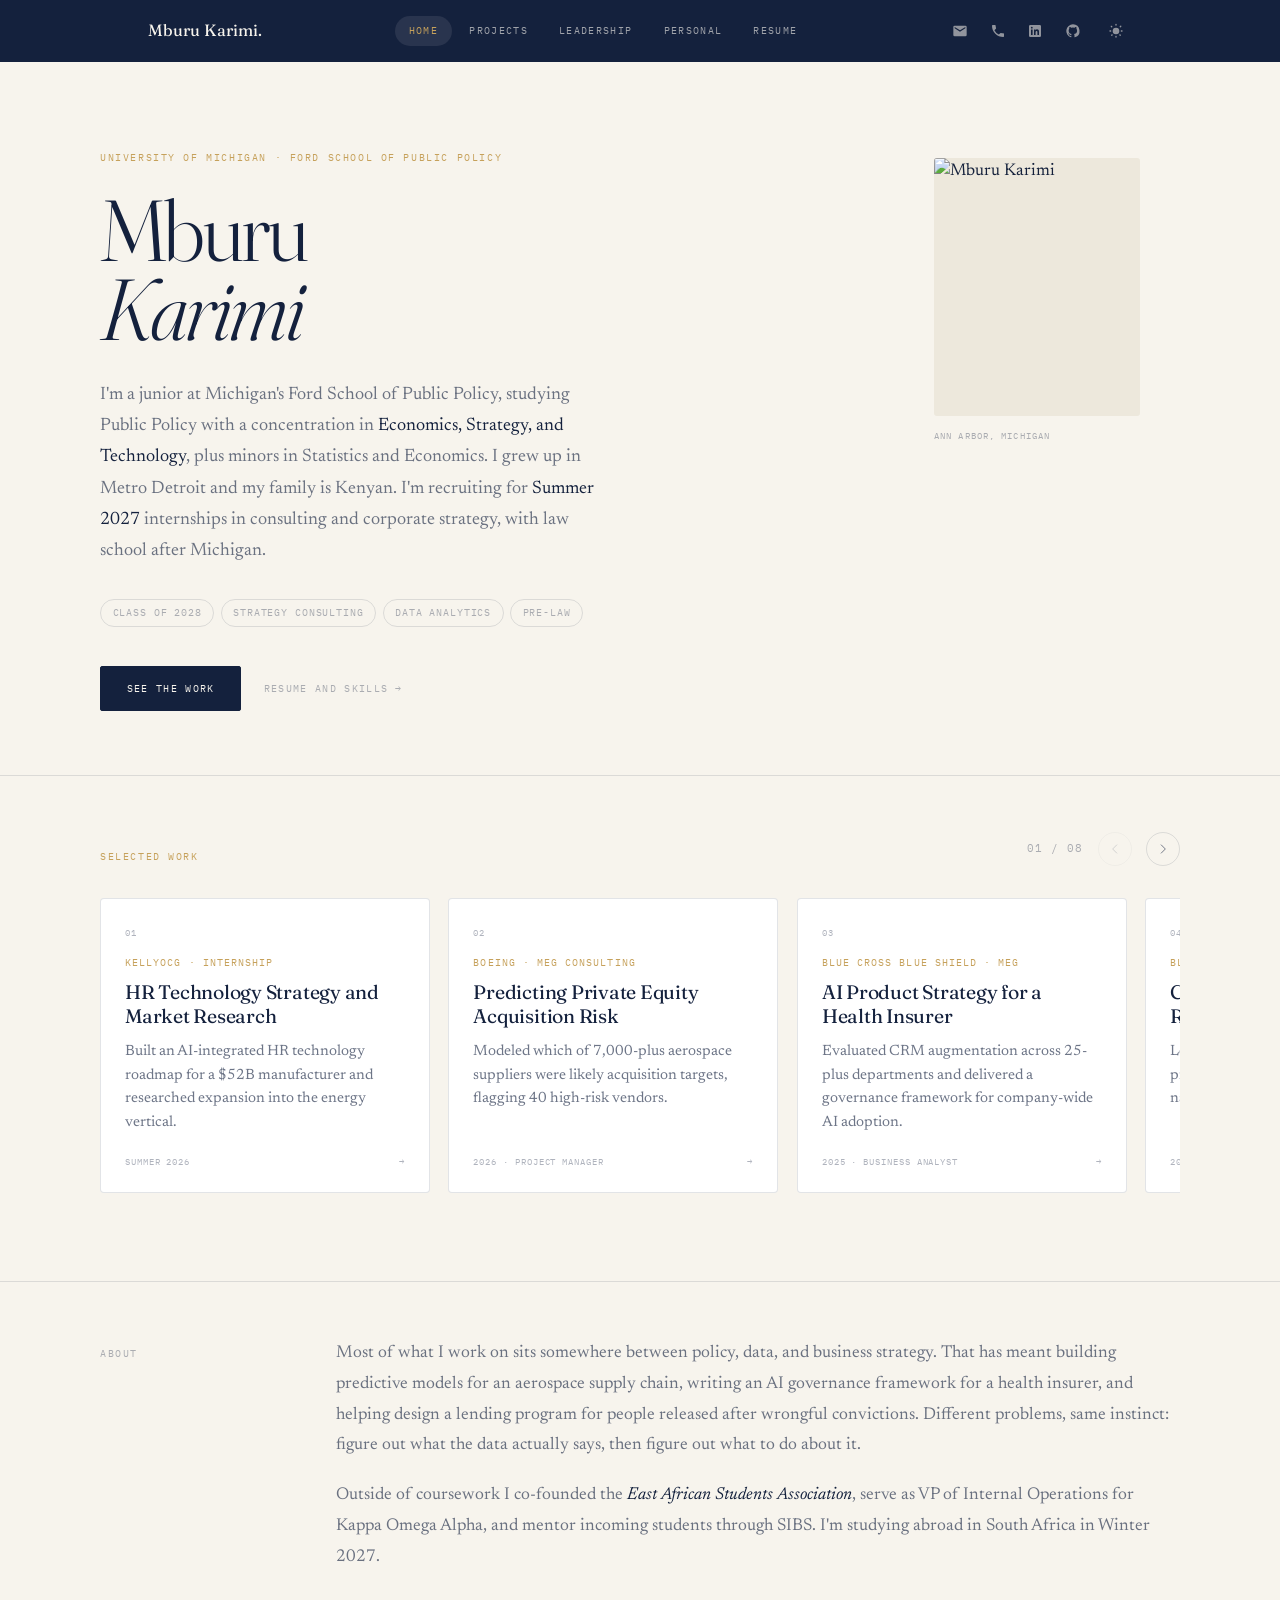
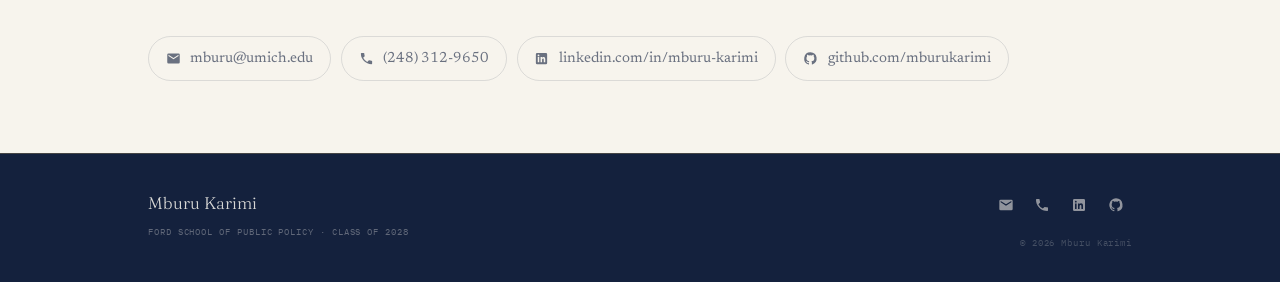
==== commit fb9c07a3: "Reapply "site overhaul v3" This reverts commit 074b3bd9a4f402951b84b2b549a91bdd0d5a696d." ====
--- a/index.html
+++ b/index.html
@@ -1,87 +1,262 @@
 <!DOCTYPE html>
-<html lang="en">
+<html lang="en" data-theme="light">
 <head>
 <meta charset="UTF-8">
-<meta name="viewport" content="width=device-width, initial-scale=1.0">
-<title>Mburu Karimi | Mburu Karimi</title>
-<meta name="description" content="Mburu Karimi — U-M Ford School of Public Policy. Consulting, strategy, and analytics.">
+<meta name="viewport" content="width=device-width, initial-scale=1">
+<title>Mburu Karimi</title>
+<meta name="description" content="Mburu Karimi, Public Policy at the University of Michigan Ford School. Consulting, strategy, and data projects.">
+
 <link rel="preconnect" href="https://fonts.googleapis.com">
 <link rel="preconnect" href="https://fonts.gstatic.com" crossorigin>
-<link href="https://fonts.googleapis.com/css2?family=Fraunces:ital,opsz,wght@0,9..144,400;0,9..144,500;0,9..144,600;1,9..144,500&family=Newsreader:ital,wght@0,400;0,500;1,400&family=IBM+Plex+Mono:wght@400;500&display=swap" rel="stylesheet">
+<link href="https://fonts.googleapis.com/css2?family=Fraunces:ital,opsz,wght@0,9..144,300;0,9..144,400;1,9..144,300;1,9..144,400&family=Newsreader:ital,wght@0,300;0,400;1,400&family=IBM+Plex+Mono:wght@400;500&display=swap" rel="stylesheet">
 <link rel="stylesheet" href="styles.css">
 </head>
+
 <body>
-<header class="nav" id="nav">
-  <a href="index.html" class="brand">Mburu Karimi<span class="dot">.</span></a>
-  <div class="nav-right">
-    <ul id="navMenu">
-      <li><a href="index.html" style="color:var(--navy)">Home</a></li>
-      <li><a href="projects.html">Projects &amp; Experience</a></li>
-      <li><a href="leadership.html">Leadership</a></li>
-      <li><a href="personal.html">Personal</a></li>
-      <li><a href="resume.html">Résumé &amp; Skills</a></li>
-    </ul>
-    <div class="contact-mini">
-      <a href="mailto:mburu@umich.edu">Email</a>
-      <a href="https://www.linkedin.com/in/mburu-karimi/" target="_blank" rel="noopener">LinkedIn</a>
-      <a href="https://github.com/mburukarimi" target="_blank" rel="noopener">GitHub</a>
-    </div>
-  </div>
-  <button class="nav-toggle" id="navToggle" aria-label="Menu">☰</button>
+
+<div class="cursor-ring" aria-hidden="true"></div>
+<div class="cursor-dot" aria-hidden="true"></div>
+
+<!-- ==================== HEADER ==================== -->
+<header class="site-header">
+  <div class="header-inner">
+    <a class="brand" href="index.html">Mburu Karimi.</a>
+
+    <nav class="nav" id="nav" aria-label="Main">
+      <span class="nav-pill" id="navPill" aria-hidden="true"></span>
+      <a class="nav-link" href="index.html" aria-current="page">Home</a>
+      <a class="nav-link" href="projects.html">Projects</a>
+      <a class="nav-link" href="leadership.html">Leadership</a>
+      <a class="nav-link" href="personal.html">Personal</a>
+      <a class="nav-link" href="resume.html">Resume</a>
+    </nav>
+
+    <div class="header-tools">
+      <a class="icon-btn" href="mailto:mburu@umich.edu" aria-label="Email">
+        <svg viewBox="0 0 24 24"><path d="M20 4H4a2 2 0 0 0-2 2v12a2 2 0 0 0 2 2h16a2 2 0 0 0 2-2V6a2 2 0 0 0-2-2Zm0 4-8 5-8-5V6l8 5 8-5Z"/></svg>
+        <span class="tip">mburu@umich.edu</span>
+      </a>
+      <button class="icon-btn" id="phoneBtn" type="button" aria-label="Copy phone number">
+        <svg viewBox="0 0 24 24"><path d="M6.6 10.8a15.1 15.1 0 0 0 6.6 6.6l2.2-2.2a1 1 0 0 1 1-.24 11.4 11.4 0 0 0 3.6.58 1 1 0 0 1 1 1V20a1 1 0 0 1-1 1A17 17 0 0 1 3 4a1 1 0 0 1 1-1h3.5a1 1 0 0 1 1 1 11.4 11.4 0 0 0 .58 3.6 1 1 0 0 1-.25 1Z"/></svg>
+        <span class="tip" id="phoneTip">(248) 312-9650</span>
+      </button>
+      <a class="icon-btn" href="https://linkedin.com/in/mburu-karimi" target="_blank" rel="noopener" aria-label="LinkedIn">
+        <svg viewBox="0 0 24 24"><path d="M19 3H5a2 2 0 0 0-2 2v14a2 2 0 0 0 2 2h14a2 2 0 0 0 2-2V5a2 2 0 0 0-2-2ZM8.4 18H6V9.6h2.4Zm-1.2-9.6a1.4 1.4 0 1 1 0-2.8 1.4 1.4 0 0 1 0 2.8ZM18 18h-2.4v-4.2c0-1-.4-1.7-1.3-1.7a1.4 1.4 0 0 0-1.3 1 1.8 1.8 0 0 0-.1.6V18h-2.4V9.6h2.4v1.1a2.5 2.5 0 0 1 2.2-1.2c1.6 0 2.9 1 2.9 3.3Z"/></svg>
+        <span class="tip">linkedin.com/in/mburu-karimi</span>
+      </a>
+      <a class="icon-btn" href="https://github.com/mburukarimi" target="_blank" rel="noopener" aria-label="GitHub">
+        <svg viewBox="0 0 24 24"><path d="M12 2A10 10 0 0 0 8.8 21.5c.5.1.7-.2.7-.5v-1.7c-2.8.6-3.4-1.3-3.4-1.3-.4-1.2-1.1-1.5-1.1-1.5-.9-.6.1-.6.1-.6 1 .1 1.5 1 1.5 1 .9 1.6 2.3 1.1 2.9.8.1-.6.4-1.1.6-1.3-2.2-.3-4.6-1.1-4.6-4.9 0-1.1.4-2 1-2.7-.1-.3-.4-1.3.1-2.6 0 0 .8-.3 2.7 1a9.6 9.6 0 0 1 5 0c1.9-1.3 2.7-1 2.7-1 .5 1.3.2 2.3.1 2.6.6.7 1 1.6 1 2.7 0 3.8-2.3 4.7-4.6 4.9.4.3.7.9.7 1.9v2.7c0 .3.2.6.7.5A10 10 0 0 0 12 2Z"/></svg>
+        <span class="tip">github.com/mburukarimi</span>
+      </a>
+
+      <button class="icon-btn theme-toggle" id="themeToggle" type="button" aria-label="Switch to dark mode">
+        <svg class="sun" viewBox="0 0 24 24"><path d="M12 17a5 5 0 1 1 0-10 5 5 0 0 1 0 10Zm0-13a1 1 0 0 1-1-1V2a1 1 0 0 1 2 0v1a1 1 0 0 1-1 1Zm0 18a1 1 0 0 1-1-1v-1a1 1 0 0 1 2 0v1a1 1 0 0 1-1 1ZM4 13H3a1 1 0 0 1 0-2h1a1 1 0 0 1 0 2Zm17 0h-1a1 1 0 0 1 0-2h1a1 1 0 0 1 0 2ZM5.6 6.6a1 1 0 0 1-.7-.3l-.7-.7a1 1 0 0 1 1.4-1.4l.7.7a1 1 0 0 1-.7 1.7Zm12.8 12.8a1 1 0 0 1-.7-.3l-.7-.7a1 1 0 0 1 1.4-1.4l.7.7a1 1 0 0 1-.7 1.7ZM18.4 6.6a1 1 0 0 1-.7-1.7l.7-.7a1 1 0 1 1 1.4 1.4l-.7.7a1 1 0 0 1-.7.3ZM5.6 19.4a1 1 0 0 1-.7-1.7l.7-.7a1 1 0 0 1 1.4 1.4l-.7.7a1 1 0 0 1-.7.3Z"/></svg>
+        <svg class="moon" viewBox="0 0 24 24"><path d="M21 13a9 9 0 0 1-10-10 9 9 0 1 0 10 10Z"/></svg>
+      </button>
+
+      <button class="nav-toggle" id="navToggle" type="button" aria-label="Menu" aria-expanded="false">
+        <svg viewBox="0 0 24 24"><path d="M4 7h16M4 12h16M4 17h16" stroke-linecap="round"/></svg>
+      </button>
+    </div>
+  </div>
 </header>
 
-<section class="hero" id="top">
-  <div class="hero-grid">
-    <div class="hero-portrait reveal">
-      <img src="images/headshot-main.jpg" alt="Mburu Karimi">
-    </div>
-    <div class="reveal">
-      <div class="eyebrow">Public Policy · Strategy · Consulting</div>
-      <h1>Mburu <em>Karimi</em></h1>
-      <p class="lede">Incoming junior at the University of Michigan's Gerald R. Ford School of Public Policy — the #5 public policy school in the country — studying Public Policy with a concentration in Economics, Strategy &amp; Technology and a minor in Statistics &amp; Economics.</p>
-      <p class="lede" style="margin-top:1rem;">Metro Detroit born, Kenyan-American, and drawn to problem-solving at the intersection of policy, technology, strategy, and law. Recruiting for roles in management &amp; strategy consulting, corporate strategy, and data analysis — with a long-term goal of law.</p>
-      <div class="hero-cta">
-        <a href="projects.html" class="btn">Projects &amp; Experience</a>
-        <a href="resume.html" class="btn gold">Résumé &amp; Skills</a>
+<main>
+
+<!-- ==================== HERO ==================== -->
+<section class="shell hero">
+  <div>
+    <p class="eyebrow">University of Michigan &middot; Ford School of Public Policy</p>
+
+    <h1 class="hero-name">Mburu<span class="surname">Karimi</span></h1>
+
+    <p class="hero-bio">
+      I'm a junior at Michigan's Ford School of Public Policy, studying Public Policy
+      with a concentration in <strong>Economics, Strategy, and Technology</strong>, plus
+      minors in Statistics and Economics. I grew up in Metro Detroit and my family is
+      Kenyan. I'm recruiting for <strong>Summer 2027</strong> internships in consulting
+      and corporate strategy, with law school after Michigan.
+    </p>
+
+    <div class="hero-meta">
+      <span class="chip">Class of 2028</span>
+      <span class="chip">Strategy Consulting</span>
+      <span class="chip">Data Analytics</span>
+      <span class="chip">Pre-Law</span>
+    </div>
+
+    <div class="hero-actions">
+      <a class="btn" href="projects.html">See the work</a>
+      <a class="link-arrow" href="resume.html">Resume and skills <span>&rarr;</span></a>
+    </div>
+  </div>
+
+  <figure class="portrait">
+    <div class="portrait-frame">
+      <img src="images/portrait/headshot-main.jpg" alt="Mburu Karimi" width="572" height="715">
+    </div>
+    <figcaption class="portrait-caption">Ann Arbor, Michigan</figcaption>
+  </figure>
+</section>
+
+<hr class="rule-line">
+
+<!-- ==================== PROJECT RAIL ==================== -->
+<section class="shell rail-section">
+  <div class="rail-head">
+    <span class="label">Selected work</span>
+    <div class="rail-controls">
+      <span class="rail-count" id="railCount">01 / 08</span>
+      <button class="rail-btn" id="railPrev" type="button" aria-label="Previous">
+        <svg viewBox="0 0 24 24"><path d="M15 5l-7 7 7 7" stroke-linecap="round" stroke-linejoin="round"/></svg>
+      </button>
+      <button class="rail-btn" id="railNext" type="button" aria-label="Next">
+        <svg viewBox="0 0 24 24"><path d="M9 5l7 7-7 7" stroke-linecap="round" stroke-linejoin="round"/></svg>
+      </button>
+    </div>
+  </div>
+
+  <div class="rail" id="rail" tabindex="0" aria-label="Selected work, scrollable">
+
+    <a class="rail-card" href="projects.html#kellyocg">
+      <span class="rail-index">01</span>
+      <span class="rail-org">KellyOCG &middot; Internship</span>
+      <h3 class="rail-title">HR Technology Strategy and Market Research</h3>
+      <p class="rail-desc">Built an AI-integrated HR technology roadmap for a $52B manufacturer and researched expansion into the energy vertical.</p>
+      <span class="rail-foot"><span>Summer 2026</span><span class="go">&rarr;</span></span>
+    </a>
+
+    <a class="rail-card" href="projects.html#boeing">
+      <span class="rail-index">02</span>
+      <span class="rail-org">Boeing &middot; MEG Consulting</span>
+      <h3 class="rail-title">Predicting Private Equity Acquisition Risk</h3>
+      <p class="rail-desc">Modeled which of 7,000-plus aerospace suppliers were likely acquisition targets, flagging 40 high-risk vendors.</p>
+      <span class="rail-foot"><span>2026 &middot; Project Manager</span><span class="go">&rarr;</span></span>
+    </a>
+
+    <a class="rail-card" href="projects.html#bcbsm">
+      <span class="rail-index">03</span>
+      <span class="rail-org">Blue Cross Blue Shield &middot; MEG</span>
+      <h3 class="rail-title">AI Product Strategy for a Health Insurer</h3>
+      <p class="rail-desc">Evaluated CRM augmentation across 25-plus departments and delivered a governance framework for company-wide AI adoption.</p>
+      <span class="rail-foot"><span>2025 &middot; Business Analyst</span><span class="go">&rarr;</span></span>
+    </a>
+
+    <a class="rail-card" href="projects.html#concentra">
+      <span class="rail-index">04</span>
+      <span class="rail-org">BlackGen Capital</span>
+      <h3 class="rail-title">Concentra Holdings Buy Recommendation</h3>
+      <p class="rail-desc">Led five analysts through an eight-week pitch. Selected to represent Michigan at the national conference.</p>
+      <span class="rail-foot"><span>2025 &middot; Pitch Team Lead</span><span class="go">&rarr;</span></span>
+    </a>
+
+    <a class="rail-card" href="projects.html#slate">
+      <span class="rail-index">05</span>
+      <span class="rail-org">Slate Auto &middot; MEG Consulting</span>
+      <h3 class="rail-title">Accessory Strategy for an EV Startup</h3>
+      <p class="rail-desc">Benchmarked Tesla, BYD, and Rivian to build a ranked accessory roadmap with make-versus-partner scoring.</p>
+      <span class="rail-foot"><span>2025 &middot; Business Analyst</span><span class="go">&rarr;</span></span>
+    </a>
+
+    <a class="rail-card" href="projects.html#mpc">
+      <span class="rail-index">06</span>
+      <span class="rail-org">Michigan Political Consulting</span>
+      <h3 class="rail-title">Michigan's First Exoneree Microloan Program</h3>
+      <p class="rail-desc">Co-designed a zero-interest lending framework with Wayne County projected to reach 50-plus exonerees.</p>
+      <span class="rail-foot"><span>2025 &middot; Political Consultant</span><span class="go">&rarr;</span></span>
+    </a>
+
+    <a class="rail-card" href="projects.html#amd">
+      <span class="rail-index">07</span>
+      <span class="rail-org">BlackGen Capital</span>
+      <h3 class="rail-title">Advanced Micro Devices Buy Recommendation</h3>
+      <p class="rail-desc">Built the comparable company analysis and forward EBITDA projection behind a 35% undervaluation thesis.</p>
+      <span class="rail-foot"><span>2025 &middot; Investment Analyst</span><span class="go">&rarr;</span></span>
+    </a>
+
+    <a class="rail-card" href="projects.html#mbl">
+      <span class="rail-index">08</span>
+      <span class="rail-org">Michigan Business Law</span>
+      <h3 class="rail-title">Legal Research and Macroeconomic Writing</h3>
+      <p class="rail-desc">Authored a formal analysis of Loper Bright v. Raimondo and co-wrote a macroeconomic legal update.</p>
+      <span class="rail-foot"><span>2024 &ndash; 2025 &middot; Research Associate</span><span class="go">&rarr;</span></span>
+    </a>
+
+  </div>
+</section>
+
+<hr class="rule-line">
+
+<!-- ==================== ABOUT ==================== -->
+<section class="shell about">
+  <div class="about-label">About</div>
+  <div class="about-body">
+    <p>
+      Most of what I work on sits somewhere between policy, data, and business strategy.
+      That has meant building predictive models for an aerospace supply chain, writing an
+      AI governance framework for a health insurer, and helping design a lending program
+      for people released after wrongful convictions. Different problems, same instinct:
+      figure out what the data actually says, then figure out what to do about it.
+    </p>
+    <p>
+      Outside of coursework I co-founded the <em>East African Students Association</em>,
+      serve as VP of Internal Operations for Kappa Omega Alpha, and mentor incoming
+      students through SIBS. I'm studying abroad in South Africa in Winter 2027.
+    </p>
+  </div>
+</section>
+
+<!-- ==================== CONTACT ==================== -->
+<section class="shell">
+  <div class="contact-row">
+    <a class="contact-pill" href="mailto:mburu@umich.edu">
+      <svg viewBox="0 0 24 24"><path d="M20 4H4a2 2 0 0 0-2 2v12a2 2 0 0 0 2 2h16a2 2 0 0 0 2-2V6a2 2 0 0 0-2-2Zm0 4-8 5-8-5V6l8 5 8-5Z"/></svg>
+      mburu@umich.edu
+    </a>
+    <a class="contact-pill" href="tel:+12483129650">
+      <svg viewBox="0 0 24 24"><path d="M6.6 10.8a15.1 15.1 0 0 0 6.6 6.6l2.2-2.2a1 1 0 0 1 1-.24 11.4 11.4 0 0 0 3.6.58 1 1 0 0 1 1 1V20a1 1 0 0 1-1 1A17 17 0 0 1 3 4a1 1 0 0 1 1-1h3.5a1 1 0 0 1 1 1 11.4 11.4 0 0 0 .58 3.6 1 1 0 0 1-.25 1Z"/></svg>
+      (248) 312-9650
+    </a>
+    <a class="contact-pill" href="https://linkedin.com/in/mburu-karimi" target="_blank" rel="noopener">
+      <svg viewBox="0 0 24 24"><path d="M19 3H5a2 2 0 0 0-2 2v14a2 2 0 0 0 2 2h14a2 2 0 0 0 2-2V5a2 2 0 0 0-2-2ZM8.4 18H6V9.6h2.4Zm-1.2-9.6a1.4 1.4 0 1 1 0-2.8 1.4 1.4 0 0 1 0 2.8ZM18 18h-2.4v-4.2c0-1-.4-1.7-1.3-1.7a1.4 1.4 0 0 0-1.3 1 1.8 1.8 0 0 0-.1.6V18h-2.4V9.6h2.4v1.1a2.5 2.5 0 0 1 2.2-1.2c1.6 0 2.9 1 2.9 3.3Z"/></svg>
+      linkedin.com/in/mburu-karimi
+    </a>
+    <a class="contact-pill" href="https://github.com/mburukarimi" target="_blank" rel="noopener">
+      <svg viewBox="0 0 24 24"><path d="M12 2A10 10 0 0 0 8.8 21.5c.5.1.7-.2.7-.5v-1.7c-2.8.6-3.4-1.3-3.4-1.3-.4-1.2-1.1-1.5-1.1-1.5-.9-.6.1-.6.1-.6 1 .1 1.5 1 1.5 1 .9 1.6 2.3 1.1 2.9.8.1-.6.4-1.1.6-1.3-2.2-.3-4.6-1.1-4.6-4.9 0-1.1.4-2 1-2.7-.1-.3-.4-1.3.1-2.6 0 0 .8-.3 2.7 1a9.6 9.6 0 0 1 5 0c1.9-1.3 2.7-1 2.7-1 .5 1.3.2 2.3.1 2.6.6.7 1 1.6 1 2.7 0 3.8-2.3 4.7-4.6 4.9.4.3.7.9.7 1.9v2.7c0 .3.2.6.7.5A10 10 0 0 0 12 2Z"/></svg>
+      github.com/mburukarimi
+    </a>
+  </div>
+</section>
+
+</main>
+
+<!-- ==================== FOOTER ==================== -->
+<footer class="site-footer">
+  <div class="footer-inner">
+    <div>
+      <div class="footer-name">Mburu Karimi</div>
+      <div class="footer-sub">Ford School of Public Policy &middot; Class of 2028</div>
+    </div>
+    <div class="footer-right">
+      <div class="footer-icons">
+        <a class="icon-btn" href="mailto:mburu@umich.edu" aria-label="Email">
+          <svg viewBox="0 0 24 24"><path d="M20 4H4a2 2 0 0 0-2 2v12a2 2 0 0 0 2 2h16a2 2 0 0 0 2-2V6a2 2 0 0 0-2-2Zm0 4-8 5-8-5V6l8 5 8-5Z"/></svg>
+        </a>
+        <a class="icon-btn" href="tel:+12483129650" aria-label="Phone">
+          <svg viewBox="0 0 24 24"><path d="M6.6 10.8a15.1 15.1 0 0 0 6.6 6.6l2.2-2.2a1 1 0 0 1 1-.24 11.4 11.4 0 0 0 3.6.58 1 1 0 0 1 1 1V20a1 1 0 0 1-1 1A17 17 0 0 1 3 4a1 1 0 0 1 1-1h3.5a1 1 0 0 1 1 1 11.4 11.4 0 0 0 .58 3.6 1 1 0 0 1-.25 1Z"/></svg>
+        </a>
+        <a class="icon-btn" href="https://linkedin.com/in/mburu-karimi" target="_blank" rel="noopener" aria-label="LinkedIn">
+          <svg viewBox="0 0 24 24"><path d="M19 3H5a2 2 0 0 0-2 2v14a2 2 0 0 0 2 2h14a2 2 0 0 0 2-2V5a2 2 0 0 0-2-2ZM8.4 18H6V9.6h2.4Zm-1.2-9.6a1.4 1.4 0 1 1 0-2.8 1.4 1.4 0 0 1 0 2.8ZM18 18h-2.4v-4.2c0-1-.4-1.7-1.3-1.7a1.4 1.4 0 0 0-1.3 1 1.8 1.8 0 0 0-.1.6V18h-2.4V9.6h2.4v1.1a2.5 2.5 0 0 1 2.2-1.2c1.6 0 2.9 1 2.9 3.3Z"/></svg>
+        </a>
+        <a class="icon-btn" href="https://github.com/mburukarimi" target="_blank" rel="noopener" aria-label="GitHub">
+          <svg viewBox="0 0 24 24"><path d="M12 2A10 10 0 0 0 8.8 21.5c.5.1.7-.2.7-.5v-1.7c-2.8.6-3.4-1.3-3.4-1.3-.4-1.2-1.1-1.5-1.1-1.5-.9-.6.1-.6.1-.6 1 .1 1.5 1 1.5 1 .9 1.6 2.3 1.1 2.9.8.1-.6.4-1.1.6-1.3-2.2-.3-4.6-1.1-4.6-4.9 0-1.1.4-2 1-2.7-.1-.3-.4-1.3.1-2.6 0 0 .8-.3 2.7 1a9.6 9.6 0 0 1 5 0c1.9-1.3 2.7-1 2.7-1 .5 1.3.2 2.3.1 2.6.6.7 1 1.6 1 2.7 0 3.8-2.3 4.7-4.6 4.9.4.3.7.9.7 1.9v2.7c0 .3.2.6.7.5A10 10 0 0 0 12 2Z"/></svg>
+        </a>
       </div>
-      <div class="hero-tags">
-        <span>Consulting</span><span>Corporate Strategy</span><span>Data Analysis</span><span>Economic Consulting</span><span>Law-bound</span>
-      </div>
-    </div>
-  </div>
-</section>
-
-<section class="alt">
-  <div class="wrap">
-    <div class="section-label reveal"><span class="idx">·</span><h2>Quick hits</h2></div>
-    <div class="facts reveal">
-      <div class="f"><div class="n">'28</div><div class="l">U-M Ford School of Public Policy</div></div>
-      <div class="f"><div class="n">#5</div><div class="l">Ranked public policy school (top-20 university)</div></div>
-      <div class="f"><div class="n">5</div><div class="l">Consulting engagements &amp; an equity pitch</div></div>
-      <div class="f"><div class="n">3</div><div class="l">Leadership boards · 2 orgs co-founded</div></div>
-    </div>
-    <div class="quote-card reveal" style="margin-top:2.6rem;max-width:640px;">
-      "Try to be a rainbow in someone's cloud."
-      <cite>— Maya Angelou</cite>
-    </div>
-    <div class="contact-links reveal" style="margin-top:2.4rem;display:flex;gap:0.8rem;flex-wrap:wrap;">
-      <a class="btn" href="mailto:mburu@umich.edu">Email</a>
-      <a class="btn" href="tel:+12483129650">(248) 312-9650</a>
-      <a class="btn" href="https://www.linkedin.com/in/mburu-karimi/" target="_blank" rel="noopener">LinkedIn ↗</a>
-      <a class="btn" href="https://github.com/mburukarimi" target="_blank" rel="noopener">GitHub ↗</a>
-    </div>
-  </div>
-</section>
-
-<footer class="site-foot">Mburu Karimi · Metro Detroit → Ann Arbor · mburu@umich.edu · (248) 312-9650</footer>
-<script>
-  const nav=document.getElementById('nav');
-  addEventListener('scroll',()=>nav.classList.toggle('scrolled',scrollY>20));
-  const t=document.getElementById('navToggle'), m=document.getElementById('navMenu');
-  if(t){ t.addEventListener('click',()=>m.classList.toggle('open')); }
-  document.querySelectorAll('.xcard-head').forEach(h=>h.addEventListener('click',()=>h.parentElement.classList.toggle('open')));
-  const io=new IntersectionObserver(es=>es.forEach(e=>{if(e.isIntersecting){e.target.classList.add('in');io.unobserve(e.target);}}),{threshold:0.1});
-  document.querySelectorAll('.reveal').forEach(el=>io.observe(el));
-</script>
+      <div class="footer-copy">&copy; 2026 Mburu Karimi</div>
+    </div>
+  </div>
+</footer>
+
+<script src="site.js"></script>
 </body>
-</html>+</html>
--- a/styles.css
+++ b/styles.css
@@ -1,381 +1,1479 @@
-/* =========================================================================
-   Mburu Karimi — personal site
-   One shared stylesheet for every page. Edit colors/fonts here once and
-   they change everywhere.
-   ========================================================================= */
-
-:root{
-  /* ---- palette (navy / grey / cream) ---- */
-  --navy:      #14213D;   /* primary ink, dark sections */
-  --navy-2:    #1E3A5F;   /* lifted navy for cards on dark */
-  --slate:     #5A6478;   /* muted grey text */
-  --slate-lt:  #8A93A6;   /* lighter grey, captions */
-  --cream:     #F7F4ED;   /* page background */
-  --cream-2:   #EFEADE;   /* alt section background */
-  --line:      rgba(20,33,61,0.12);
-  --gold:      #C6A15B;   /* single restrained accent (warm brass) */
-  --white:     #FFFFFF;
-
-  --maxw: 1120px;
-  --gutter: clamp(1.25rem, 5vw, 5rem);
-}
-
-/* ---- reset ---- */
-*{ box-sizing:border-box; margin:0; padding:0; }
-html{ scroll-behavior:smooth; -webkit-font-smoothing:antialiased; }
-body{
-  background:var(--cream);
-  color:var(--navy);
-  font-family:'Newsreader', Georgia, serif;
-  font-size:18px;
-  line-height:1.6;
-  overflow-x:hidden;
-}
-img{ display:block; max-width:100%; }
-a{ color:inherit; text-decoration:none; }
-
-/* ---- type ---- */
-.display, h1, h2, h3{
-  font-family:'Fraunces', Georgia, serif;
-  font-weight:600;
-  line-height:1.05;
-  letter-spacing:-0.02em;
-}
-.mono, .eyebrow, .caption, nav a, .btn, .tag{
-  font-family:'IBM Plex Mono', ui-monospace, monospace;
-}
-.eyebrow{
-  font-size:0.72rem;
-  letter-spacing:0.22em;
-  text-transform:uppercase;
-  color:var(--gold);
-}
-.caption{ font-size:0.72rem; letter-spacing:0.04em; color:var(--slate-lt); }
-
-/* =========================================================================
-   NAV
-   ========================================================================= */
-header.nav{
-  position:fixed; top:0; left:0; right:0; z-index:50;
-  display:flex; align-items:center; justify-content:space-between;
-  padding:1.1rem var(--gutter);
-  background:rgba(247,244,237,0.82);
-  backdrop-filter:blur(10px);
-  border-bottom:1px solid transparent;
-  transition:border-color .3s ease, padding .3s ease;
-}
-header.nav.scrolled{ border-bottom-color:var(--line); padding-top:0.8rem; padding-bottom:0.8rem; }
-.nav .brand{ font-family:'Fraunces',serif; font-weight:600; font-size:1.15rem; letter-spacing:-0.01em; }
-.nav .brand .dot{ color:var(--gold); }
-.nav ul{ display:flex; gap:1.6rem; list-style:none; }
-.nav ul a{
-  font-size:0.78rem; letter-spacing:0.08em; text-transform:uppercase; color:var(--slate);
-  position:relative; padding-bottom:2px; transition:color .2s ease;
-}
-.nav ul a::after{
-  content:''; position:absolute; left:0; bottom:-2px; width:0; height:1px;
-  background:var(--navy); transition:width .25s ease;
-}
-.nav ul a:hover{ color:var(--navy); }
-.nav ul a:hover::after{ width:100%; }
-.nav-toggle{ display:none; background:none; border:none; cursor:pointer; font-size:1.4rem; color:var(--navy); }
-@media (max-width:760px){
-  .nav ul{
-    position:absolute; top:100%; right:var(--gutter); flex-direction:column; gap:1rem;
-    background:var(--cream); border:1px solid var(--line); border-radius:10px;
-    padding:1.2rem 1.6rem; transform:translateY(-8px); opacity:0; pointer-events:none; transition:.2s ease;
+/* ============================================================
+   Mburu Karimi — mburukarimi.github.io
+   Shared stylesheet
+   ============================================================ */
+
+/* ---------- Tokens ---------- */
+
+:root {
+  --cream:      #F7F4ED;
+  --cream-dim:  #EDE8DC;
+  --navy:       #14213D;
+  --navy-deep:  #0A1520;
+  --gold:       #C6A15B;
+  --gold-soft:  rgba(198, 161, 91, 0.28);
+
+  --bg:         var(--cream);
+  --bg-alt:     #FFFDF8;
+  --surface:    #FFFFFF;
+  --ink:        var(--navy);
+  --ink-soft:   rgba(20, 33, 61, 0.62);
+  --ink-faint:  rgba(20, 33, 61, 0.34);
+  --rule:       rgba(20, 33, 61, 0.12);
+  --rule-soft:  rgba(20, 33, 61, 0.07);
+  --header-bg:  var(--navy);
+  --header-ink: rgba(247, 244, 237, 0.62);
+
+  --display: 'Fraunces', Georgia, 'Times New Roman', serif;
+  --body:    'Newsreader', Georgia, serif;
+  --mono:    'IBM Plex Mono', ui-monospace, 'SF Mono', monospace;
+
+  --ease: cubic-bezier(0.2, 0.8, 0.2, 1);
+  --shell: 1080px;
+}
+
+[data-theme="dark"] {
+  --bg:         #0D1B2A;
+  --bg-alt:     #101F31;
+  --surface:    #16283C;
+  --ink:        #F1EDE3;
+  --ink-soft:   rgba(241, 237, 227, 0.62);
+  --ink-faint:  rgba(241, 237, 227, 0.34);
+  --rule:       rgba(241, 237, 227, 0.14);
+  --rule-soft:  rgba(241, 237, 227, 0.08);
+  --header-bg:  var(--navy-deep);
+  --header-ink: rgba(241, 237, 227, 0.6);
+}
+
+/* ---------- Reset ---------- */
+
+*, *::before, *::after { box-sizing: border-box; }
+
+html { scroll-behavior: smooth; }
+
+body {
+  margin: 0;
+  background: var(--bg);
+  color: var(--ink);
+  font-family: var(--body);
+  font-size: 17px;
+  line-height: 1.7;
+  -webkit-font-smoothing: antialiased;
+  transition: background 0.35s var(--ease), color 0.35s var(--ease);
+}
+
+img { max-width: 100%; display: block; }
+
+a { color: inherit; }
+
+h1, h2, h3, h4 { margin: 0; font-weight: 400; }
+
+p { margin: 0 0 1.1em; }
+
+::selection { background: var(--gold-soft); }
+
+.shell {
+  max-width: var(--shell);
+  margin: 0 auto;
+  padding-left: 3rem;
+  padding-right: 3rem;
+}
+
+.rule-line {
+  height: 1px;
+  background: var(--rule);
+  border: 0;
+  margin: 0;
+}
+
+/* Focus visibility — keyboard users only */
+:focus-visible {
+  outline: 2px solid var(--gold);
+  outline-offset: 3px;
+  border-radius: 2px;
+}
+
+/* ---------- Shared type ---------- */
+
+.eyebrow {
+  font-family: var(--mono);
+  font-size: 0.62rem;
+  letter-spacing: 0.16em;
+  text-transform: uppercase;
+  color: var(--gold);
+  margin: 0 0 1.5rem;
+}
+
+.section-head {
+  display: flex;
+  align-items: center;
+  gap: 1.25rem;
+  margin-bottom: 2.5rem;
+}
+
+.section-head .label {
+  font-family: var(--mono);
+  font-size: 0.62rem;
+  letter-spacing: 0.16em;
+  text-transform: uppercase;
+  color: var(--gold);
+  white-space: nowrap;
+}
+
+.section-head .line {
+  flex: 1;
+  height: 1px;
+  background: var(--gold-soft);
+}
+
+.page-title {
+  font-family: var(--display);
+  font-weight: 300;
+  font-size: clamp(2.6rem, 6vw, 4rem);
+  line-height: 1.02;
+  letter-spacing: -0.02em;
+}
+
+.page-sub {
+  font-size: 1.08rem;
+  color: var(--ink-soft);
+  max-width: 46ch;
+  margin-top: 1.25rem;
+}
+
+/* ============================================================
+   HEADER
+   ============================================================ */
+
+.site-header {
+  background: var(--header-bg);
+  position: sticky;
+  top: 0;
+  z-index: 200;
+  transition: background 0.35s var(--ease);
+}
+
+.header-inner {
+  max-width: var(--shell);
+  margin: 0 auto;
+  padding: 0 3rem;
+  height: 62px;
+  display: flex;
+  align-items: center;
+  justify-content: space-between;
+  gap: 2rem;
+}
+
+.brand {
+  font-family: var(--display);
+  font-size: 1.02rem;
+  font-weight: 400;
+  color: var(--cream);
+  text-decoration: none;
+  letter-spacing: 0.005em;
+  white-space: nowrap;
+}
+
+.brand:hover { color: var(--gold); }
+
+/* Nav with sliding pill */
+.nav {
+  position: relative;
+  display: flex;
+  align-items: center;
+  gap: 0.25rem;
+}
+
+.nav-pill {
+  position: absolute;
+  top: 50%;
+  transform: translateY(-50%);
+  height: 30px;
+  border-radius: 100px;
+  background: rgba(247, 244, 237, 0.09);
+  transition: left 0.34s var(--ease), width 0.34s var(--ease), opacity 0.2s ease;
+  pointer-events: none;
+  opacity: 0;
+  left: 0;
+  width: 0;
+}
+
+.nav:hover .nav-pill,
+.nav-pill.is-active { opacity: 1; }
+
+.nav-link {
+  position: relative;
+  z-index: 1;
+  font-family: var(--mono);
+  font-size: 0.64rem;
+  letter-spacing: 0.13em;
+  text-transform: uppercase;
+  color: var(--header-ink);
+  text-decoration: none;
+  padding: 0.5rem 0.85rem;
+  transition: color 0.22s ease;
+  white-space: nowrap;
+}
+
+.nav-link:hover { color: var(--cream); }
+.nav-link[aria-current="page"] { color: var(--gold); }
+
+/* Contact icons + theme toggle */
+.header-tools {
+  display: flex;
+  align-items: center;
+  gap: 0.35rem;
+}
+
+.icon-btn {
+  width: 32px;
+  height: 32px;
+  display: grid;
+  place-items: center;
+  border: 0;
+  background: transparent;
+  border-radius: 100px;
+  color: rgba(247, 244, 237, 0.55);
+  cursor: pointer;
+  text-decoration: none;
+  transition: color 0.22s ease, background 0.22s ease, transform 0.22s var(--ease);
+  position: relative;
+  padding: 0;
+  font: inherit;
+}
+
+.icon-btn svg { width: 16px; height: 16px; fill: currentColor; }
+
+.icon-btn:hover {
+  color: var(--gold);
+  background: rgba(247, 244, 237, 0.07);
+  transform: translateY(-1px);
+}
+
+.icon-btn .tip {
+  position: absolute;
+  top: calc(100% + 8px);
+  left: 50%;
+  transform: translateX(-50%) translateY(-3px);
+  background: var(--navy-deep);
+  color: var(--cream);
+  font-family: var(--mono);
+  font-size: 0.58rem;
+  letter-spacing: 0.06em;
+  padding: 0.3rem 0.55rem;
+  border-radius: 3px;
+  white-space: nowrap;
+  opacity: 0;
+  pointer-events: none;
+  transition: opacity 0.2s ease, transform 0.2s var(--ease);
+  border: 1px solid rgba(247, 244, 237, 0.14);
+}
+
+.icon-btn:hover .tip {
+  opacity: 1;
+  transform: translateX(-50%) translateY(0);
+}
+
+.theme-toggle { margin-left: 0.35rem; }
+.theme-toggle .moon { display: none; }
+[data-theme="dark"] .theme-toggle .sun { display: none; }
+[data-theme="dark"] .theme-toggle .moon { display: block; }
+
+/* Mobile nav toggle */
+.nav-toggle { display: none; }
+
+/* ============================================================
+   HERO — asymmetric, portrait right
+   ============================================================ */
+
+.hero {
+  padding: 5.5rem 0 4rem;
+  display: grid;
+  grid-template-columns: minmax(0, 1fr) 286px;
+  gap: 5rem;
+  align-items: start;
+}
+
+.hero-name {
+  font-family: var(--display);
+  font-weight: 300;
+  font-size: clamp(3.2rem, 8vw, 5.4rem);
+  line-height: 0.92;
+  letter-spacing: -0.035em;
+  margin-bottom: 1.9rem;
+}
+
+.hero-name .surname {
+  font-style: italic;
+  display: block;
+}
+
+.hero-bio {
+  font-size: 1.13rem;
+  line-height: 1.72;
+  color: var(--ink-soft);
+  max-width: 50ch;
+  margin-bottom: 2rem;
+}
+
+.hero-bio strong {
+  font-weight: 400;
+  color: var(--ink);
+}
+
+.hero-meta {
+  display: flex;
+  flex-wrap: wrap;
+  gap: 0.4rem;
+  margin-bottom: 2.4rem;
+}
+
+.chip {
+  font-family: var(--mono);
+  font-size: 0.6rem;
+  letter-spacing: 0.09em;
+  text-transform: uppercase;
+  color: var(--ink-faint);
+  border: 1px solid var(--rule);
+  border-radius: 100px;
+  padding: 0.32rem 0.72rem;
+  transition: color 0.24s ease, border-color 0.24s ease;
+}
+
+.chip:hover { color: var(--gold); border-color: var(--gold-soft); }
+
+.hero-actions {
+  display: flex;
+  align-items: center;
+  gap: 1.4rem;
+  flex-wrap: wrap;
+}
+
+/* Buttons */
+.btn {
+  position: relative;
+  overflow: hidden;
+  display: inline-block;
+  font-family: var(--mono);
+  font-size: 0.64rem;
+  letter-spacing: 0.13em;
+  text-transform: uppercase;
+  text-decoration: none;
+  padding: 0.82rem 1.6rem;
+  border: 1px solid var(--ink);
+  border-radius: 2px;
+  color: var(--bg);
+  background: var(--ink);
+  transition: color 0.32s var(--ease);
+  z-index: 0;
+}
+
+.btn::before {
+  content: '';
+  position: absolute;
+  inset: 0;
+  background: var(--gold);
+  transform: scaleX(0);
+  transform-origin: left;
+  transition: transform 0.4s var(--ease);
+  z-index: -1;
+}
+
+.btn:hover { color: var(--navy); }
+.btn:hover::before { transform: scaleX(1); }
+
+.btn-ghost {
+  background: transparent;
+  color: var(--ink);
+  border-color: var(--rule);
+}
+.btn-ghost:hover { color: var(--navy); }
+
+.link-arrow {
+  font-family: var(--mono);
+  font-size: 0.64rem;
+  letter-spacing: 0.13em;
+  text-transform: uppercase;
+  color: var(--ink-faint);
+  text-decoration: none;
+  display: inline-flex;
+  align-items: center;
+  gap: 0.45rem;
+  transition: color 0.24s ease;
+}
+
+.link-arrow span {
+  transition: transform 0.3s var(--ease);
+  display: inline-block;
+}
+
+.link-arrow:hover { color: var(--gold); }
+.link-arrow:hover span { transform: translateX(4px); }
+
+/* Portrait */
+.portrait {
+  position: relative;
+  margin-top: 0.5rem;
+}
+
+.portrait-frame {
+  position: relative;
+  aspect-ratio: 4 / 5;
+  overflow: hidden;
+  border-radius: 3px;
+  background: var(--cream-dim);
+  transition: transform 0.5s var(--ease), box-shadow 0.5s var(--ease);
+}
+
+.portrait-frame img {
+  width: 100%;
+  height: 100%;
+  object-fit: cover;
+  object-position: center 18%;
+  transition: transform 0.7s var(--ease), filter 0.5s var(--ease);
+  filter: saturate(0.94);
+}
+
+.portrait:hover .portrait-frame {
+  transform: translateY(-5px);
+  box-shadow: 0 18px 44px rgba(20, 33, 61, 0.18), 0 0 0 1px var(--gold-soft);
+}
+
+.portrait:hover .portrait-frame img {
+  transform: scale(1.035);
+  filter: saturate(1.06);
+}
+
+.portrait-caption {
+  margin-top: 0.8rem;
+  font-family: var(--mono);
+  font-size: 0.58rem;
+  letter-spacing: 0.12em;
+  text-transform: uppercase;
+  color: var(--ink-faint);
+}
+
+/* ============================================================
+   PROJECT RAIL — the signature element
+   ============================================================ */
+
+.rail-section { padding: 3.5rem 0 4.5rem; }
+
+.rail-head {
+  display: flex;
+  align-items: flex-end;
+  justify-content: space-between;
+  gap: 2rem;
+  margin-bottom: 2rem;
+}
+
+.rail-head .label {
+  font-family: var(--mono);
+  font-size: 0.62rem;
+  letter-spacing: 0.16em;
+  text-transform: uppercase;
+  color: var(--gold);
+}
+
+.rail-controls {
+  display: flex;
+  align-items: center;
+  gap: 0.9rem;
+}
+
+.rail-count {
+  font-family: var(--mono);
+  font-size: 0.66rem;
+  letter-spacing: 0.1em;
+  color: var(--ink-faint);
+  font-variant-numeric: tabular-nums;
+  min-width: 62px;
+  text-align: right;
+}
+
+.rail-btn {
+  width: 34px;
+  height: 34px;
+  display: grid;
+  place-items: center;
+  border: 1px solid var(--rule);
+  background: transparent;
+  border-radius: 100px;
+  color: var(--ink-soft);
+  cursor: pointer;
+  transition: all 0.26s var(--ease);
+  padding: 0;
+}
+
+.rail-btn svg { width: 14px; height: 14px; stroke: currentColor; fill: none; stroke-width: 1.6; }
+
+.rail-btn:hover:not(:disabled) {
+  border-color: var(--gold);
+  color: var(--gold);
+  transform: translateY(-1px);
+}
+
+.rail-btn:disabled { opacity: 0.28; cursor: default; }
+
+/* The scroller */
+.rail {
+  display: flex;
+  gap: 1.15rem;
+  overflow-x: auto;
+  scroll-snap-type: x mandatory;
+  scroll-behavior: smooth;
+  padding-bottom: 1.5rem;
+  margin-bottom: -0.5rem;
+  scrollbar-width: none;
+  cursor: grab;
+}
+
+.rail::-webkit-scrollbar { display: none; }
+.rail.is-dragging { cursor: grabbing; scroll-behavior: auto; scroll-snap-type: none; }
+.rail.is-dragging .rail-card { pointer-events: none; }
+
+.rail-card {
+  flex: 0 0 330px;
+  scroll-snap-align: start;
+  position: relative;
+  background: var(--surface);
+  border: 1px solid var(--rule);
+  border-radius: 4px;
+  padding: 1.6rem 1.5rem 1.4rem;
+  text-decoration: none;
+  color: inherit;
+  display: flex;
+  flex-direction: column;
+  min-height: 236px;
+  overflow: hidden;
+  transition: transform 0.36s var(--ease), box-shadow 0.36s var(--ease), border-color 0.36s var(--ease);
+}
+
+.rail-card::before {
+  content: '';
+  position: absolute;
+  left: 0;
+  top: 0;
+  bottom: 0;
+  width: 3px;
+  background: var(--gold);
+  transform: scaleY(0);
+  transform-origin: top;
+  transition: transform 0.42s var(--ease);
+}
+
+.rail-card:hover {
+  transform: translateY(-6px);
+  border-color: transparent;
+  box-shadow: 0 16px 38px rgba(20, 33, 61, 0.13);
+}
+
+[data-theme="dark"] .rail-card:hover { box-shadow: 0 16px 38px rgba(0, 0, 0, 0.4); }
+
+.rail-card:hover::before { transform: scaleY(1); }
+
+.rail-index {
+  font-family: var(--mono);
+  font-size: 0.58rem;
+  letter-spacing: 0.1em;
+  color: var(--ink-faint);
+  margin-bottom: 0.9rem;
+  font-variant-numeric: tabular-nums;
+}
+
+.rail-org {
+  font-family: var(--mono);
+  font-size: 0.6rem;
+  letter-spacing: 0.11em;
+  text-transform: uppercase;
+  color: var(--gold);
+  margin-bottom: 0.55rem;
+}
+
+.rail-title {
+  font-family: var(--display);
+  font-weight: 400;
+  font-size: 1.22rem;
+  line-height: 1.24;
+  letter-spacing: -0.012em;
+  margin-bottom: 0.7rem;
+}
+
+.rail-desc {
+  font-size: 0.93rem;
+  line-height: 1.6;
+  color: var(--ink-soft);
+  margin: 0 0 1.2rem;
+}
+
+.rail-foot {
+  margin-top: auto;
+  display: flex;
+  align-items: center;
+  justify-content: space-between;
+  font-family: var(--mono);
+  font-size: 0.58rem;
+  letter-spacing: 0.1em;
+  text-transform: uppercase;
+  color: var(--ink-faint);
+}
+
+.rail-card .go {
+  transition: transform 0.3s var(--ease), color 0.3s ease;
+  display: inline-block;
+}
+
+.rail-card:hover .go { transform: translateX(4px); color: var(--gold); }
+
+/* ============================================================
+   ABOUT STRIP
+   ============================================================ */
+
+.about {
+  padding: 3.5rem 0 4rem;
+  display: grid;
+  grid-template-columns: 180px minmax(0, 1fr);
+  gap: 3.5rem;
+  align-items: start;
+}
+
+.about-label {
+  font-family: var(--mono);
+  font-size: 0.62rem;
+  letter-spacing: 0.16em;
+  text-transform: uppercase;
+  color: var(--ink-faint);
+  padding-top: 0.5rem;
+}
+
+.about-body { font-size: 1.08rem; line-height: 1.78; color: var(--ink-soft); }
+.about-body em { font-style: italic; color: var(--ink); }
+.about-body p:last-child { margin-bottom: 0; }
+
+/* ============================================================
+   CONTACT ROW
+   ============================================================ */
+
+.contact-row {
+  display: flex;
+  flex-wrap: wrap;
+  gap: 0.6rem;
+  padding: 0 0 4.5rem;
+}
+
+.contact-pill {
+  display: inline-flex;
+  align-items: center;
+  gap: 0.6rem;
+  border: 1px solid var(--rule);
+  border-radius: 100px;
+  padding: 0.55rem 1.05rem;
+  text-decoration: none;
+  color: var(--ink-soft);
+  font-size: 0.92rem;
+  transition: all 0.28s var(--ease);
+  background: transparent;
+  cursor: pointer;
+  font-family: var(--body);
+}
+
+.contact-pill svg { width: 15px; height: 15px; fill: currentColor; flex-shrink: 0; }
+
+.contact-pill:hover {
+  color: var(--ink);
+  border-color: var(--gold);
+  transform: translateY(-2px);
+}
+
+.contact-pill:hover svg { color: var(--gold); }
+
+/* ============================================================
+   FOOTER
+   ============================================================ */
+
+.site-footer {
+  background: var(--header-bg);
+  border-top: 1px solid var(--gold-soft);
+  padding: 2.2rem 0 2rem;
+  margin-top: auto;
+  transition: background 0.35s var(--ease);
+}
+
+.footer-inner {
+  max-width: var(--shell);
+  margin: 0 auto;
+  padding: 0 3rem;
+  display: flex;
+  align-items: flex-start;
+  justify-content: space-between;
+  gap: 2rem;
+  flex-wrap: wrap;
+}
+
+.footer-name {
+  font-family: var(--display);
+  font-weight: 300;
+  font-size: 1.05rem;
+  color: rgba(247, 244, 237, 0.86);
+}
+
+.footer-sub {
+  font-family: var(--mono);
+  font-size: 0.58rem;
+  letter-spacing: 0.1em;
+  color: rgba(247, 244, 237, 0.34);
+  margin-top: 0.4rem;
+  text-transform: uppercase;
+}
+
+.footer-right { display: flex; flex-direction: column; align-items: flex-end; gap: 0.85rem; }
+.footer-icons { display: flex; gap: 0.3rem; }
+
+.footer-copy {
+  font-family: var(--mono);
+  font-size: 0.56rem;
+  letter-spacing: 0.1em;
+  color: rgba(247, 244, 237, 0.22);
+}
+
+/* ============================================================
+   CUSTOM CURSOR — desktop pointers only
+   ============================================================ */
+
+.cursor-dot {
+  position: fixed;
+  top: 0;
+  left: 0;
+  width: 7px;
+  height: 7px;
+  border-radius: 50%;
+  background: var(--gold);
+  pointer-events: none;
+  z-index: 9999;
+  transform: translate(-50%, -50%);
+  opacity: 0;
+  transition: opacity 0.3s ease;
+}
+
+.cursor-ring {
+  position: fixed;
+  top: 0;
+  left: 0;
+  width: 30px;
+  height: 30px;
+  border-radius: 50%;
+  border: 1px solid var(--gold-soft);
+  pointer-events: none;
+  z-index: 9998;
+  transform: translate(-50%, -50%);
+  opacity: 0;
+  transition: width 0.28s var(--ease), height 0.28s var(--ease),
+              border-color 0.28s ease, opacity 0.3s ease, background 0.28s ease;
+}
+
+.cursor-ring.is-hover {
+  width: 46px;
+  height: 46px;
+  border-color: var(--gold);
+  background: rgba(198, 161, 91, 0.07);
+}
+
+@media (pointer: fine) {
+  body.cursor-ready .cursor-dot,
+  body.cursor-ready .cursor-ring { opacity: 1; }
+}
+
+@media (pointer: coarse) {
+  .cursor-dot, .cursor-ring { display: none; }
+}
+
+/* ============================================================
+   RESPONSIVE
+   ============================================================ */
+
+@media (max-width: 940px) {
+  .shell, .header-inner, .footer-inner { padding-left: 2rem; padding-right: 2rem; }
+
+  .hero {
+    grid-template-columns: 1fr;
+    gap: 2.75rem;
+    padding-top: 3.5rem;
   }
-  .nav ul.open{ transform:translateY(0); opacity:1; pointer-events:auto; }
-  .nav-toggle{ display:block; }
-}
-
-/* =========================================================================
-   LAYOUT PRIMITIVES
-   ========================================================================= */
-section{ padding:clamp(4.5rem,10vw,8rem) var(--gutter); }
-.wrap{ max-width:var(--maxw); margin:0 auto; }
-.section-label{ display:flex; align-items:baseline; gap:1rem; margin-bottom:2.8rem; }
-.section-label h2{ font-size:clamp(1.9rem,4vw,2.8rem); }
-.section-label .idx{ font-family:'IBM Plex Mono',monospace; font-size:0.8rem; color:var(--slate-lt); }
-.dark{ background:var(--navy); color:var(--cream); }
-.dark .section-label h2{ color:var(--cream); }
-.dark .caption{ color:rgba(247,244,237,0.6); }
-.alt{ background:var(--cream-2); }
-
-/* buttons */
-.btn{
-  display:inline-flex; align-items:center; gap:.5rem;
-  font-size:0.78rem; letter-spacing:0.06em; text-transform:uppercase;
-  padding:0.8rem 1.4rem; border:1px solid var(--navy); border-radius:2px;
-  transition:background .2s ease, color .2s ease, transform .2s ease;
-}
-.btn:hover{ background:var(--navy); color:var(--cream); transform:translateY(-2px); }
-.dark .btn{ border-color:var(--cream); color:var(--cream); }
-.dark .btn:hover{ background:var(--cream); color:var(--navy); }
-.btn.gold{ border-color:var(--gold); color:var(--navy); }
-.btn.gold:hover{ background:var(--gold); color:var(--navy); }
-
-/* =========================================================================
-   HERO
-   ========================================================================= */
-.hero{
-  min-height:100vh; display:flex; align-items:center;
-  padding-top:6rem; position:relative; overflow:hidden;
-}
-.hero-grid{
-  display:grid; grid-template-columns:1.4fr 1fr; gap:clamp(2rem,5vw,4rem);
-  align-items:center; width:100%; max-width:var(--maxw); margin:0 auto;
-}
-.hero .eyebrow{ margin-bottom:1.4rem; }
-.hero h1{
-  font-size:clamp(2.8rem,7vw,5.4rem); line-height:0.98;
-}
-.hero h1 em{ font-style:italic; color:var(--gold); font-weight:500; }
-.hero .lede{
-  margin-top:1.6rem; max-width:42ch; color:var(--slate); font-size:1.12rem;
-}
-.hero .hero-cta{ margin-top:2.4rem; display:flex; gap:0.8rem; flex-wrap:wrap; }
-.hero-portrait{
-  position:relative; border-radius:4px; overflow:hidden;
-  aspect-ratio:4/5; box-shadow:0 30px 60px -30px rgba(20,33,61,0.5);
-}
-.hero-portrait img{ width:100%; height:100%; object-fit:cover; }
-.hero-portrait::after{
-  content:''; position:absolute; inset:0; border:1px solid rgba(255,255,255,0.25);
-}
-.hero-tags{ margin-top:1.4rem; display:flex; flex-wrap:wrap; gap:0.5rem; }
-.hero-tags span{
-  font-family:'IBM Plex Mono',monospace; font-size:0.68rem; letter-spacing:0.06em;
-  color:var(--slate); border:1px solid var(--line); border-radius:100px; padding:0.35rem 0.8rem;
-}
-@media (max-width:820px){
-  .hero-grid{ grid-template-columns:1fr; }
-  .hero-portrait{ max-width:340px; order:-1; }
-}
-
-/* =========================================================================
-   ABOUT
-   ========================================================================= */
-.about-grid{ display:grid; grid-template-columns:1fr 1fr; gap:clamp(2rem,5vw,4rem); align-items:start; }
-.about-grid .lede-lg{ font-size:clamp(1.2rem,2.2vw,1.5rem); line-height:1.5; }
-.about-grid p + p{ margin-top:1.1rem; }
-.about-body p{ color:var(--slate); margin-bottom:1rem; }
-.quote-card{
-  border-left:2px solid var(--gold); padding:0.4rem 0 0.4rem 1.4rem; margin-top:2rem;
-  font-family:'Fraunces',serif; font-style:italic; font-size:1.15rem; color:var(--navy);
-}
-.quote-card cite{ display:block; margin-top:0.6rem; font-family:'IBM Plex Mono',monospace;
-  font-style:normal; font-size:0.72rem; letter-spacing:0.06em; color:var(--slate-lt); }
-@media (max-width:820px){ .about-grid{ grid-template-columns:1fr; } }
-
-/* fast-facts strip */
-.facts{ display:grid; grid-template-columns:repeat(auto-fit,minmax(150px,1fr)); gap:1.5rem; margin-top:3rem; }
-.facts .f .n{ font-family:'Fraunces',serif; font-size:2rem; color:var(--navy); }
-.facts .f .l{ font-family:'IBM Plex Mono',monospace; font-size:0.72rem; color:var(--slate); letter-spacing:0.04em; }
-.facts .f{ border-top:1px solid var(--line); padding-top:0.9rem; }
-
-/* =========================================================================
-   PROJECTS (cards linking to detail pages)
-   ========================================================================= */
-.proj-grid{ display:grid; gap:1.4rem; }
-.proj-card{
-  display:grid; grid-template-columns:auto 1fr auto; align-items:center; gap:1.6rem;
-  padding:1.8rem; border:1px solid var(--line); border-radius:4px; background:var(--cream);
-  transition:transform .25s ease, box-shadow .25s ease, border-color .25s ease;
-}
-.proj-card:hover{ transform:translateY(-4px); box-shadow:0 20px 40px -28px rgba(20,33,61,0.4); border-color:var(--navy); }
-.proj-card .pnum{ font-family:'IBM Plex Mono',monospace; font-size:0.8rem; color:var(--gold); }
-.proj-card h3{ font-size:1.4rem; margin-bottom:0.3rem; }
-.proj-card .pmeta{ font-family:'IBM Plex Mono',monospace; font-size:0.72rem; color:var(--slate); letter-spacing:0.04em; }
-.proj-card .parrow{ font-size:1.4rem; color:var(--slate); transition:transform .25s ease, color .25s ease; }
-.proj-card:hover .parrow{ transform:translate(4px,-4px); color:var(--navy); }
-.proj-card .tag{
-  display:inline-block; font-size:0.64rem; letter-spacing:0.06em; text-transform:uppercase;
-  color:var(--slate); border:1px solid var(--line); border-radius:100px; padding:0.25rem 0.7rem; margin-top:0.6rem;
-}
-@media (max-width:640px){
-  .proj-card{ grid-template-columns:1fr; gap:0.6rem; }
-  .proj-card .parrow{ justify-self:start; }
-}
-
-/* =========================================================================
-   EXPERIENCE + LEADERSHIP (timeline)
-   ========================================================================= */
-.tl{ position:relative; }
-.tl::before{ content:''; position:absolute; left:7px; top:6px; bottom:6px; width:1px; background:var(--line); }
-.dark .tl::before{ background:rgba(247,244,237,0.2); }
-.tl-item{ position:relative; padding-left:2.4rem; padding-bottom:2.4rem; }
-.tl-item:last-child{ padding-bottom:0; }
-.tl-item::before{
-  content:''; position:absolute; left:0; top:6px; width:15px; height:15px; border-radius:50%;
-  background:var(--cream); border:2px solid var(--gold); transition:transform .2s ease;
-}
-.dark .tl-item::before{ background:var(--navy); }
-.tl-item:hover::before{ transform:scale(1.25); background:var(--gold); }
-.tl-item .when{ font-family:'IBM Plex Mono',monospace; font-size:0.7rem; letter-spacing:0.06em; color:var(--slate-lt); }
-.tl-item h3{ font-size:1.25rem; margin:0.25rem 0 0.15rem; }
-.tl-item .role{ font-family:'IBM Plex Mono',monospace; font-size:0.75rem; color:var(--gold); margin-bottom:0.5rem; }
-.tl-item p{ color:var(--slate); font-size:0.98rem; max-width:60ch; }
-.dark .tl-item p{ color:rgba(247,244,237,0.72); }
-.tl-photos{ display:flex; gap:0.6rem; margin-top:0.9rem; flex-wrap:wrap; }
-.tl-photos img{ width:130px; height:88px; object-fit:cover; border-radius:3px; filter:saturate(0.95); transition:transform .3s ease, filter .3s ease; }
-.tl-photos img:hover{ transform:scale(1.04); filter:saturate(1.1); }
-
-/* =========================================================================
-   SKILLS
-   ========================================================================= */
-.skill-cols{ display:grid; grid-template-columns:repeat(3,1fr); gap:2.4rem; }
-.skill-cols h4{ font-family:'IBM Plex Mono',monospace; font-size:0.72rem; letter-spacing:0.14em;
-  text-transform:uppercase; color:var(--gold); margin-bottom:1rem; }
-.chips{ display:flex; flex-wrap:wrap; gap:0.5rem; }
-.chip{
-  font-family:'IBM Plex Mono',monospace; font-size:0.76rem; padding:0.4rem 0.85rem;
-  border:1px solid rgba(247,244,237,0.22); border-radius:2px; color:var(--cream);
-  transition:background .2s ease, color .2s ease, transform .2s ease;
-}
-.chip:hover{ background:var(--gold); color:var(--navy); border-color:var(--gold); transform:translateY(-2px); }
-@media (max-width:760px){ .skill-cols{ grid-template-columns:1fr; gap:1.8rem; } }
-
-/* =========================================================================
-   LIFE / GALLERY
-   ========================================================================= */
-.gallery{ columns:3; column-gap:1rem; }
-.gallery figure{ break-inside:avoid; margin-bottom:1rem; position:relative; border-radius:3px; overflow:hidden; }
-.gallery img{ width:100%; transition:transform .4s ease; }
-.gallery figure:hover img{ transform:scale(1.05); }
-.gallery figcaption{
-  position:absolute; left:0; right:0; bottom:0; padding:0.9rem 0.8rem 0.6rem;
-  font-family:'IBM Plex Mono',monospace; font-size:0.66rem; letter-spacing:0.03em; color:#fff;
-  background:linear-gradient(transparent, rgba(20,33,61,0.82)); opacity:0; transition:opacity .3s ease;
-}
-.gallery figure:hover figcaption{ opacity:1; }
-@media (max-width:900px){ .gallery{ columns:2; } }
-@media (max-width:560px){ .gallery{ columns:1; } }
-
-/* interests grid */
-.interests{ display:grid; grid-template-columns:repeat(2,1fr); gap:1.4rem; margin-top:1rem; }
-.int-card{ border:1px solid var(--line); border-radius:4px; padding:1.5rem; background:var(--cream); }
-.int-card h4{ font-family:'IBM Plex Mono',monospace; font-size:0.72rem; letter-spacing:0.12em; text-transform:uppercase; color:var(--gold); margin-bottom:0.7rem; }
-.int-card p{ color:var(--slate); font-size:0.95rem; }
-.int-card p strong{ color:var(--navy); font-weight:600; }
-@media (max-width:640px){ .interests{ grid-template-columns:1fr; } }
-
-/* =========================================================================
-   CONTACT
-   ========================================================================= */
-.contact-inner{ text-align:center; max-width:640px; margin:0 auto; }
-.contact-inner h2{ font-size:clamp(2.2rem,6vw,3.6rem); margin-bottom:1rem; }
-.contact-inner p{ color:rgba(247,244,237,0.7); margin-bottom:2rem; }
-.contact-links{ display:flex; gap:0.8rem; justify-content:center; flex-wrap:wrap; }
-
-footer.site-foot{ padding:2.5rem var(--gutter); text-align:center;
-  font-family:'IBM Plex Mono',monospace; font-size:0.7rem; letter-spacing:0.06em; color:var(--slate-lt);
-  border-top:1px solid var(--line); }
-
-/* =========================================================================
-   SCROLL REVEAL (JS toggles .in)
-   ========================================================================= */
-.reveal{ opacity:0; transform:translateY(24px); transition:opacity .7s cubic-bezier(.2,.7,.2,1), transform .7s cubic-bezier(.2,.7,.2,1); }
-.reveal.in{ opacity:1; transform:none; }
-
-@media (prefers-reduced-motion:reduce){
-  *{ animation:none !important; transition:none !important; scroll-behavior:auto !important; }
-  .reveal{ opacity:1; transform:none; }
-}
-
-/* focus visibility */
-a:focus-visible, button:focus-visible, .btn:focus-visible{
-  outline:2px solid var(--gold); outline-offset:3px;
-}
-
-/* =========================================================================
-   PROJECT DETAIL PAGES
-   ========================================================================= */
-.proj-hero{ padding:9rem var(--gutter) 3rem; background:var(--navy); color:var(--cream); }
-.proj-hero .back{ font-family:'IBM Plex Mono',monospace; font-size:0.74rem; color:rgba(247,244,237,0.65); margin-bottom:1.6rem; display:inline-block; }
-.proj-hero .back:hover{ color:var(--gold); }
-.proj-hero h1{ font-size:clamp(2.2rem,5vw,3.6rem); max-width:20ch; margin-bottom:1rem; }
-.proj-hero .sub{ color:rgba(247,244,237,0.72); max-width:60ch; }
-.proj-hero .meta-row{ display:flex; flex-wrap:wrap; gap:1.6rem; margin-top:2rem; }
-.proj-hero .meta-row div .k{ font-family:'IBM Plex Mono',monospace; font-size:0.66rem; letter-spacing:0.1em; text-transform:uppercase; color:var(--gold); }
-.proj-hero .meta-row div .v{ font-size:0.95rem; margin-top:0.2rem; }
-.proj-body{ max-width:760px; margin:0 auto; padding:clamp(3rem,7vw,5rem) var(--gutter); }
-.proj-body h2{ font-size:1.5rem; margin:2.4rem 0 0.9rem; }
-.proj-body h2:first-child{ margin-top:0; }
-.proj-body p{ color:var(--slate); margin-bottom:1rem; }
-.proj-body ul{ color:var(--slate); margin:0 0 1rem 1.2rem; }
-.proj-body li{ margin-bottom:0.4rem; }
-.proj-body img{ border-radius:4px; margin:1.5rem 0; width:100%; }
-.draft-note{
-  background:var(--cream-2); border:1px dashed var(--gold); border-radius:4px;
-  padding:1rem 1.2rem; font-family:'IBM Plex Mono',monospace; font-size:0.76rem;
-  color:var(--slate); margin-bottom:2rem; line-height:1.5;
-}
-.proj-links{ display:flex; gap:0.8rem; flex-wrap:wrap; margin-top:1.5rem; }
-
-/* =========================================================================
-   V2 ADDITIONS — multi-tab nav, expandable cards, logo grids, wordmarks
-   ========================================================================= */
-
-/* contact bar in nav */
-.nav .nav-right{ display:flex; align-items:center; gap:1.6rem; }
-.nav .contact-mini{ display:flex; gap:0.9rem; align-items:center; }
-.nav .contact-mini a{ font-size:0.7rem; color:var(--slate); letter-spacing:0.04em; }
-.nav .contact-mini a:hover{ color:var(--navy); }
-@media (max-width:900px){ .nav .contact-mini{ display:none; } }
-
-/* page hero (interior pages) */
-.page-hero{ padding:8.5rem var(--gutter) 2.5rem; max-width:var(--maxw); margin:0 auto; }
-.page-hero .eyebrow{ margin-bottom:1rem; }
-.page-hero h1{ font-size:clamp(2.4rem,5.5vw,3.8rem); }
-.page-hero p{ color:var(--slate); max-width:60ch; margin-top:1rem; font-size:1.08rem; }
-
-/* group heading within a page */
-.group-head{ margin:3.5rem 0 1.6rem; display:flex; align-items:baseline; gap:0.9rem; }
-.group-head h2{ font-size:1.5rem; }
-.group-head .count{ font-family:'IBM Plex Mono',monospace; font-size:0.75rem; color:var(--slate-lt); }
-.group-head::after{ content:''; flex:1; height:1px; background:var(--line); align-self:center; }
-
-/* expandable card */
-.xcard{ border:1px solid var(--line); border-radius:6px; background:var(--cream); margin-bottom:1rem; overflow:hidden; transition:border-color .2s ease, box-shadow .2s ease; }
-.xcard:hover{ border-color:rgba(20,33,61,0.3); }
-.xcard.open{ border-color:var(--navy); box-shadow:0 18px 40px -30px rgba(20,33,61,0.45); }
-.xcard-head{ display:grid; grid-template-columns:auto 1fr auto; gap:1.3rem; align-items:center; padding:1.4rem 1.6rem; cursor:pointer; }
-.xcard-logo{ width:54px; height:54px; border-radius:10px; display:flex; align-items:center; justify-content:center; overflow:hidden; flex-shrink:0; }
-.xcard-logo img{ width:100%; height:100%; object-fit:cover; }
-.xcard-title h3{ font-size:1.22rem; line-height:1.15; }
-.xcard-title .sub{ font-family:'IBM Plex Mono',monospace; font-size:0.72rem; color:var(--slate); letter-spacing:0.03em; margin-top:0.3rem; }
-.xcard-title .scope{ color:var(--slate); font-size:0.95rem; margin-top:0.5rem; }
-.xcard-toggle{ width:34px; height:34px; border-radius:50%; border:1px solid var(--line); display:flex; align-items:center; justify-content:center; font-size:1.1rem; color:var(--slate); transition:transform .3s ease, background .2s ease, color .2s ease; flex-shrink:0; }
-.xcard.open .xcard-toggle{ transform:rotate(45deg); background:var(--navy); color:var(--cream); border-color:var(--navy); }
-.xcard-body{ max-height:0; overflow:hidden; transition:max-height .45s cubic-bezier(.4,0,.2,1); }
-.xcard.open .xcard-body{ max-height:1400px; }
-.xcard-body-inner{ padding:0 1.6rem 1.7rem; border-top:1px solid var(--line); }
-.xcard-body-inner .lead{ color:var(--navy); font-size:1.02rem; margin:1.2rem 0 1rem; }
-.xcard-body-inner h4{ font-family:'IBM Plex Mono',monospace; font-size:0.7rem; letter-spacing:0.12em; text-transform:uppercase; color:var(--gold); margin:1.2rem 0 0.5rem; }
-.xcard-body-inner p{ color:var(--slate); font-size:0.95rem; margin-bottom:0.7rem; }
-.xcard-body-inner ul{ color:var(--slate); font-size:0.95rem; margin:0 0 0.8rem 1.1rem; }
-.xcard-body-inner li{ margin-bottom:0.35rem; }
-.xcard .pills{ display:flex; flex-wrap:wrap; gap:0.4rem; margin-top:0.8rem; }
-.xcard .pill-sm{ font-family:'IBM Plex Mono',monospace; font-size:0.64rem; letter-spacing:0.04em; color:var(--slate); border:1px solid var(--line); border-radius:100px; padding:0.25rem 0.7rem; }
-.xcard-links{ display:flex; gap:0.7rem; flex-wrap:wrap; margin-top:1.1rem; }
-.xcard-links a{ font-family:'IBM Plex Mono',monospace; font-size:0.72rem; letter-spacing:0.04em; color:var(--navy); border-bottom:1px solid var(--gold); padding-bottom:1px; }
-.xcard-links a:hover{ color:var(--gold); }
-@media (max-width:600px){
-  .xcard-head{ grid-template-columns:auto 1fr auto; gap:0.9rem; padding:1.1rem; }
-  .xcard-logo{ width:44px; height:44px; }
-}
-
-/* wordmark tile (company logos as branded text tiles) */
-.wordmark{ width:100%; height:100%; display:flex; align-items:center; justify-content:center; font-family:'Arial',sans-serif; font-weight:800; font-size:0.9rem; color:#fff; text-align:center; line-height:1; padding:4px; }
-
-/* skills logo grid */
-.logo-grid{ display:grid; grid-template-columns:repeat(auto-fill,minmax(96px,1fr)); gap:1.1rem; margin-top:1rem; }
-.logo-cell{ display:flex; flex-direction:column; align-items:center; gap:0.55rem; }
-.logo-cell img{ width:62px; height:62px; border-radius:14px; box-shadow:0 6px 16px -8px rgba(20,33,61,0.4); transition:transform .25s ease; }
-.logo-cell:hover img{ transform:translateY(-5px) scale(1.05); }
-.logo-cell span{ font-family:'IBM Plex Mono',monospace; font-size:0.68rem; color:var(--slate); text-align:center; }
-.dark .logo-cell span{ color:rgba(247,244,237,0.7); }
-
-/* two-col personal layout */
-.personal-grid{ display:grid; grid-template-columns:repeat(auto-fit,minmax(260px,1fr)); gap:1.3rem; }
+
+  .portrait { max-width: 250px; order: -1; }
+
+  .about { grid-template-columns: 1fr; gap: 1.25rem; }
+  .about-label { padding-top: 0; }
+}
+
+@media (max-width: 760px) {
+  body { font-size: 16px; }
+
+  .header-inner { height: 58px; gap: 1rem; }
+
+  .nav {
+    position: fixed;
+    inset: 58px 0 auto 0;
+    flex-direction: column;
+    align-items: stretch;
+    background: var(--header-bg);
+    padding: 0.5rem 2rem 1.25rem;
+    gap: 0;
+    transform: translateY(-120%);
+    transition: transform 0.4s var(--ease);
+    border-bottom: 1px solid rgba(247, 244, 237, 0.12);
+  }
+
+  .nav.is-open { transform: translateY(0); }
+  .nav-pill { display: none; }
+
+  .nav-link {
+    padding: 0.85rem 0;
+    font-size: 0.7rem;
+    border-bottom: 1px solid rgba(247, 244, 237, 0.08);
+  }
+
+  .nav-toggle {
+    display: grid;
+    place-items: center;
+    width: 32px;
+    height: 32px;
+    background: transparent;
+    border: 0;
+    color: rgba(247, 244, 237, 0.7);
+    cursor: pointer;
+    padding: 0;
+  }
+
+  .nav-toggle svg { width: 18px; height: 18px; stroke: currentColor; fill: none; stroke-width: 1.6; }
+
+  .header-tools .icon-btn:not(.theme-toggle):not(.nav-toggle) { display: none; }
+
+  .rail-card { flex: 0 0 82vw; min-height: 210px; }
+
+  .footer-inner { flex-direction: column; align-items: flex-start; }
+  .footer-right { align-items: flex-start; }
+}
+
+/* ---------- Reduced motion ---------- */
+
+@media (prefers-reduced-motion: reduce) {
+  html { scroll-behavior: auto; }
+  *, *::before, *::after {
+    animation-duration: 0.01ms !important;
+    transition-duration: 0.01ms !important;
+  }
+  .rail { scroll-behavior: auto; }
+  .cursor-dot, .cursor-ring { display: none; }
+}
+
+/* ============================================================
+   PAGE HEADERS (interior pages)
+   ============================================================ */
+
+.page-head { padding: 4.25rem 0 2.75rem; }
+.page-head .page-sub { margin-top: 1.15rem; }
+
+/* ============================================================
+   GROUPS + EXPANDABLE CARDS (projects.html)
+   ============================================================ */
+
+.group { padding: 2.75rem 0 1rem; }
+.group + .group { padding-top: 3.25rem; }
+
+.group-note {
+  font-size: 0.98rem;
+  color: var(--ink-soft);
+  max-width: 56ch;
+  margin: -1.4rem 0 2.25rem;
+}
+
+.xcard {
+  position: relative;
+  background: var(--surface);
+  border: 1px solid var(--rule);
+  border-radius: 4px;
+  margin-bottom: 1rem;
+  overflow: hidden;
+  transition: transform 0.34s var(--ease), box-shadow 0.34s var(--ease), border-color 0.34s var(--ease);
+}
+
+.xcard::before {
+  content: '';
+  position: absolute;
+  left: 0; top: 0; bottom: 0;
+  width: 3px;
+  background: var(--gold);
+  transform: scaleY(0);
+  transform-origin: top;
+  transition: transform 0.42s var(--ease);
+  z-index: 2;
+}
+
+.xcard:hover {
+  transform: translateY(-5px);
+  box-shadow: 0 16px 38px rgba(20, 33, 61, 0.12);
+  border-color: transparent;
+}
+
+[data-theme="dark"] .xcard:hover { box-shadow: 0 16px 38px rgba(0, 0, 0, 0.42); }
+
+.xcard:hover::before,
+.xcard.is-open::before { transform: scaleY(1); }
+
+.xcard-head {
+  display: grid;
+  grid-template-columns: 52px minmax(0, 1fr) 34px;
+  gap: 1.25rem;
+  align-items: start;
+  padding: 1.5rem 1.6rem;
+  width: 100%;
+  background: transparent;
+  border: 0;
+  text-align: left;
+  font: inherit;
+  color: inherit;
+  cursor: pointer;
+}
+
+.logo-tile {
+  width: 52px;
+  height: 52px;
+  border-radius: 5px;
+  display: grid;
+  place-items: center;
+  font-family: var(--mono);
+  font-size: 0.72rem;
+  font-weight: 500;
+  letter-spacing: 0.04em;
+  color: #fff;
+  flex-shrink: 0;
+  transition: transform 0.34s var(--ease);
+}
+
+.xcard:hover .logo-tile { transform: scale(1.06); }
+
+.xcard-org {
+  font-family: var(--mono);
+  font-size: 0.58rem;
+  letter-spacing: 0.12em;
+  text-transform: uppercase;
+  color: var(--gold);
+  margin-bottom: 0.45rem;
+}
+
+.xcard-title {
+  font-family: var(--display);
+  font-weight: 400;
+  font-size: 1.42rem;
+  line-height: 1.22;
+  letter-spacing: -0.015em;
+  margin-bottom: 0.5rem;
+}
+
+.xcard-role {
+  font-family: var(--mono);
+  font-size: 0.6rem;
+  letter-spacing: 0.09em;
+  text-transform: uppercase;
+  color: var(--ink-faint);
+  margin-bottom: 0.7rem;
+}
+
+.xcard-scope {
+  font-size: 0.97rem;
+  line-height: 1.62;
+  color: var(--ink-soft);
+  margin: 0;
+  max-width: 62ch;
+}
+
+.xcard-toggle {
+  width: 32px;
+  height: 32px;
+  border-radius: 100px;
+  border: 1px solid var(--rule);
+  display: grid;
+  place-items: center;
+  color: var(--ink-soft);
+  font-family: var(--mono);
+  font-size: 1rem;
+  line-height: 1;
+  transition: all 0.3s var(--ease);
+  margin-top: 0.2rem;
+}
+
+.xcard:hover .xcard-toggle { border-color: var(--gold); color: var(--gold); }
+.xcard.is-open .xcard-toggle { transform: rotate(45deg); background: var(--gold); border-color: var(--gold); color: var(--navy); }
+
+.xcard-body {
+  display: grid;
+  grid-template-rows: 0fr;
+  transition: grid-template-rows 0.45s var(--ease);
+}
+
+.xcard.is-open .xcard-body { grid-template-rows: 1fr; }
+.xcard-body > .xcard-inner { overflow: hidden; }
+
+.xcard-content {
+  padding: 0 1.6rem 1.7rem 4.85rem;
+  border-top: 1px solid var(--rule-soft);
+  margin-top: 0.25rem;
+  padding-top: 1.4rem;
+}
+
+.sub-label {
+  font-family: var(--mono);
+  font-size: 0.58rem;
+  letter-spacing: 0.14em;
+  text-transform: uppercase;
+  color: var(--gold);
+  margin: 0 0 0.85rem;
+}
+
+.sub-label + .sub-label,
+.xcard-content > * + .sub-label { margin-top: 1.6rem; }
+
+.xcard-content ul {
+  margin: 0 0 1rem;
+  padding-left: 1.1rem;
+  list-style: none;
+}
+
+.xcard-content li {
+  position: relative;
+  font-size: 0.96rem;
+  line-height: 1.68;
+  color: var(--ink-soft);
+  margin-bottom: 0.85rem;
+  padding-left: 0.35rem;
+}
+
+.xcard-content li::before {
+  content: '';
+  position: absolute;
+  left: -0.85rem;
+  top: 0.72em;
+  width: 4px;
+  height: 4px;
+  border-radius: 50%;
+  background: var(--gold);
+}
+
+.xcard-content p {
+  font-size: 0.96rem;
+  line-height: 1.7;
+  color: var(--ink-soft);
+  max-width: 68ch;
+}
+
+.pills { display: flex; flex-wrap: wrap; gap: 0.4rem; margin-top: 1.3rem; }
+
+.pill {
+  font-family: var(--mono);
+  font-size: 0.57rem;
+  letter-spacing: 0.08em;
+  text-transform: uppercase;
+  color: var(--ink-faint);
+  border: 1px solid var(--rule);
+  border-radius: 100px;
+  padding: 0.3rem 0.68rem;
+  transition: color 0.24s ease, border-color 0.24s ease;
+}
+
+.pill:hover { color: var(--gold); border-color: var(--gold-soft); }
+
+.card-links { display: flex; flex-wrap: wrap; gap: 1.4rem; margin-top: 1.4rem; }
+
+/* Photo strip inside cards */
+.photo-strip {
+  display: flex;
+  gap: 0.7rem;
+  margin-top: 1.5rem;
+  overflow-x: auto;
+  padding-bottom: 0.4rem;
+  scrollbar-width: none;
+}
+
+.photo-strip::-webkit-scrollbar { display: none; }
+
+.photo-strip figure { margin: 0; flex: 0 0 auto; }
+
+.photo-strip img {
+  height: 158px;
+  width: auto;
+  max-width: 280px;
+  object-fit: cover;
+  border-radius: 4px;
+  transition: transform 0.4s var(--ease), filter 0.4s var(--ease);
+  filter: saturate(0.92);
+}
+
+.photo-strip figure:hover img { transform: translateY(-3px) scale(1.02); filter: saturate(1.05); }
+
+.photo-strip figcaption {
+  font-family: var(--mono);
+  font-size: 0.53rem;
+  letter-spacing: 0.09em;
+  text-transform: uppercase;
+  color: var(--ink-faint);
+  margin-top: 0.5rem;
+}
+
+/* Coming soon */
+.xcard.coming-soon { border-style: dashed; opacity: 0.66; }
+.xcard.coming-soon:hover { transform: none; box-shadow: none; border-color: var(--rule); }
+.xcard.coming-soon::before { display: none; }
+.xcard.coming-soon .xcard-head { cursor: default; grid-template-columns: 52px minmax(0, 1fr); }
+
+.soon-badge {
+  position: absolute;
+  top: 1.1rem;
+  right: 1.2rem;
+  background: var(--gold);
+  color: var(--navy);
+  font-family: var(--mono);
+  font-size: 0.53rem;
+  letter-spacing: 0.1em;
+  text-transform: uppercase;
+  padding: 0.22rem 0.6rem;
+  border-radius: 100px;
+  font-weight: 500;
+}
+
+/* ============================================================
+   LEADERSHIP GRID
+   ============================================================ */
+
+.lead-grid {
+  display: grid;
+  grid-template-columns: repeat(2, minmax(0, 1fr));
+  gap: 1.15rem;
+  padding-bottom: 3rem;
+}
+
+.lead-card {
+  position: relative;
+  background: var(--surface);
+  border: 1px solid var(--rule);
+  border-radius: 4px;
+  padding: 1.6rem 1.6rem 1.5rem 2.5rem;
+  transition: transform 0.34s var(--ease), box-shadow 0.34s var(--ease), border-color 0.34s var(--ease);
+}
+
+.lead-card::after {
+  content: '';
+  position: absolute;
+  left: 1.15rem;
+  top: 2.05rem;
+  width: 8px;
+  height: 8px;
+  border-radius: 50%;
+  background: var(--bg);
+  border: 2px solid var(--gold);
+  transition: transform 0.34s var(--ease), background 0.34s var(--ease);
+}
+
+.lead-card:hover {
+  transform: translateY(-5px);
+  border-color: transparent;
+  box-shadow: 0 16px 38px rgba(20, 33, 61, 0.12);
+}
+
+[data-theme="dark"] .lead-card:hover { box-shadow: 0 16px 38px rgba(0, 0, 0, 0.42); }
+.lead-card:hover::after { transform: scale(1.45); background: var(--gold); }
+
+.lead-org {
+  font-family: var(--display);
+  font-weight: 400;
+  font-size: 1.24rem;
+  line-height: 1.26;
+  letter-spacing: -0.012em;
+  margin-bottom: 0.5rem;
+}
+
+.lead-meta {
+  font-family: var(--mono);
+  font-size: 0.58rem;
+  letter-spacing: 0.1em;
+  text-transform: uppercase;
+  color: var(--gold);
+  margin-bottom: 0.9rem;
+}
+
+.lead-meta .dates { color: var(--ink-faint); }
+
+.lead-card p {
+  font-size: 0.95rem;
+  line-height: 1.66;
+  color: var(--ink-soft);
+  margin-bottom: 0;
+}
+
+.lead-card .photo-strip img { height: 132px; max-width: 210px; }
+
+/* ============================================================
+   PERSONAL PAGE
+   ============================================================ */
+
+.section { padding: 3rem 0; }
+
+.split {
+  display: grid;
+  grid-template-columns: repeat(2, minmax(0, 1fr));
+  gap: 3rem;
+}
+
+.split h3, .media-block h3 {
+  font-family: var(--display);
+  font-weight: 400;
+  font-size: 1.32rem;
+  letter-spacing: -0.012em;
+  margin-bottom: 0.9rem;
+}
+
+.split p, .media-block p {
+  font-size: 1rem;
+  line-height: 1.72;
+  color: var(--ink-soft);
+  max-width: 54ch;
+}
+
+.media-block { margin-bottom: 3.25rem; }
+.media-block:last-child { margin-bottom: 0; }
+
+/* Link-out buttons */
+.linkout {
+  display: inline-flex;
+  align-items: center;
+  gap: 0.6rem;
+  font-family: var(--mono);
+  font-size: 0.63rem;
+  letter-spacing: 0.12em;
+  text-transform: uppercase;
+  text-decoration: none;
+  padding: 0.78rem 1.4rem;
+  border-radius: 100px;
+  transition: transform 0.3s var(--ease), box-shadow 0.3s var(--ease), filter 0.3s ease;
+  margin-top: 0.4rem;
+}
+
+.linkout svg { width: 17px; height: 17px; fill: currentColor; }
+.linkout:hover { transform: translateY(-3px); filter: brightness(1.08); }
+
+.linkout-spotify { background: #1DB954; color: #06210F; }
+.linkout-spotify:hover { box-shadow: 0 12px 26px rgba(29, 185, 84, 0.32); }
+
+.linkout-letterboxd { background: #202830; color: #FF8000; }
+.linkout-letterboxd:hover { box-shadow: 0 12px 26px rgba(32, 40, 48, 0.4); }
+
+/* Topster */
+.topster {
+  margin: 1.6rem 0 1.4rem;
+  border-radius: 5px;
+  overflow: hidden;
+  border: 1px solid var(--rule);
+  max-width: 660px;
+  transition: transform 0.4s var(--ease), box-shadow 0.4s var(--ease);
+}
+
+.topster:hover { transform: translateY(-4px); box-shadow: 0 18px 40px rgba(20, 33, 61, 0.18); }
+.topster img { width: 100%; height: auto; }
+
+/* More cards */
+.more-grid {
+  display: grid;
+  grid-template-columns: repeat(auto-fit, minmax(230px, 1fr));
+  gap: 1.05rem;
+}
+
+.more-card {
+  background: var(--surface);
+  border: 1px solid var(--rule);
+  border-radius: 4px;
+  padding: 1.4rem 1.35rem;
+  transition: transform 0.34s var(--ease), box-shadow 0.34s var(--ease), border-color 0.34s var(--ease);
+}
+
+.more-card:hover {
+  transform: translateY(-5px);
+  border-color: var(--gold-soft);
+  box-shadow: 0 14px 32px rgba(20, 33, 61, 0.1);
+}
+
+.more-card h4 {
+  font-family: var(--mono);
+  font-size: 0.58rem;
+  letter-spacing: 0.13em;
+  text-transform: uppercase;
+  color: var(--gold);
+  margin-bottom: 0.75rem;
+}
+
+.more-card p { font-size: 0.93rem; line-height: 1.64; color: var(--ink-soft); margin: 0; }
+
+/* Gallery — mixed sizes, editorial */
+.gallery {
+  display: grid;
+  grid-template-columns: repeat(6, 1fr);
+  gap: 0.85rem;
+}
+
+.gallery figure {
+  margin: 0;
+  position: relative;
+  overflow: hidden;
+  border-radius: 4px;
+  grid-column: span 2;
+  aspect-ratio: 4 / 3;
+}
+
+.gallery figure.wide { grid-column: span 3; }
+.gallery figure.tall { grid-column: span 2; aspect-ratio: 3 / 4; }
+.gallery figure.hero { grid-column: span 4; aspect-ratio: 16 / 10; }
+
+.gallery img {
+  width: 100%;
+  height: 100%;
+  object-fit: cover;
+  transition: transform 0.55s var(--ease), filter 0.45s var(--ease);
+  filter: saturate(0.92);
+}
+
+.gallery figure:hover img { transform: scale(1.06); filter: saturate(1.06); }
+
+.gallery figcaption {
+  position: absolute;
+  left: 0; right: 0; bottom: 0;
+  padding: 1.6rem 0.9rem 0.75rem;
+  font-family: var(--mono);
+  font-size: 0.54rem;
+  letter-spacing: 0.1em;
+  text-transform: uppercase;
+  color: #F7F4ED;
+  background: linear-gradient(transparent, rgba(10, 21, 32, 0.82));
+  opacity: 0;
+  transform: translateY(8px);
+  transition: opacity 0.35s ease, transform 0.35s var(--ease);
+}
+
+.gallery figure:hover figcaption { opacity: 1; transform: translateY(0); }
+
+/* ============================================================
+   RESUME PAGE
+   ============================================================ */
+
+.resume-actions { display: flex; align-items: center; gap: 1.5rem; flex-wrap: wrap; margin-top: 2rem; }
+
+.logo-grid {
+  display: grid;
+  grid-template-columns: repeat(auto-fill, minmax(112px, 1fr));
+  gap: 0.75rem;
+  padding-bottom: 1rem;
+}
+
+.logo-cell {
+  aspect-ratio: 1;
+  border: 1px solid var(--rule);
+  border-radius: 4px;
+  display: grid;
+  place-items: center;
+  gap: 0.5rem;
+  padding: 0.9rem 0.5rem;
+  background: var(--surface);
+  transition: transform 0.32s var(--ease), border-color 0.32s var(--ease), box-shadow 0.32s var(--ease);
+  text-align: center;
+}
+
+.logo-cell:hover {
+  transform: translateY(-5px);
+  border-color: var(--gold);
+  box-shadow: 0 12px 28px rgba(20, 33, 61, 0.1);
+}
+
+.logo-cell img { width: 30px; height: 30px; object-fit: contain; }
+
+.logo-cell span {
+  font-family: var(--mono);
+  font-size: 0.55rem;
+  letter-spacing: 0.07em;
+  text-transform: uppercase;
+  color: var(--ink-soft);
+  line-height: 1.3;
+}
+
+.dark-panel {
+  background: var(--navy);
+  border-radius: 5px;
+  padding: 2.5rem 2.25rem;
+  margin: 1rem 0 4rem;
+}
+
+[data-theme="dark"] .dark-panel { background: var(--navy-deep); }
+
+.dark-panel .skill-row { margin-bottom: 1.9rem; }
+.dark-panel .skill-row:last-child { margin-bottom: 0; }
+
+.dark-panel h3 {
+  font-family: var(--mono);
+  font-size: 0.58rem;
+  letter-spacing: 0.14em;
+  text-transform: uppercase;
+  color: var(--gold);
+  margin-bottom: 0.9rem;
+}
+
+.chip-set { display: flex; flex-wrap: wrap; gap: 0.4rem; }
+
+.chip-dark {
+  font-family: var(--mono);
+  font-size: 0.57rem;
+  letter-spacing: 0.07em;
+  text-transform: uppercase;
+  color: rgba(247, 244, 237, 0.62);
+  border: 1px solid rgba(247, 244, 237, 0.16);
+  border-radius: 100px;
+  padding: 0.32rem 0.7rem;
+  transition: all 0.26s var(--ease);
+}
+
+.chip-dark:hover {
+  color: var(--gold);
+  border-color: var(--gold);
+  transform: translateY(-2px);
+}
+
+/* ============================================================
+   RESPONSIVE (interior pages)
+   ============================================================ */
+
+@media (max-width: 940px) {
+  .lead-grid { grid-template-columns: 1fr; }
+  .split { grid-template-columns: 1fr; gap: 2.25rem; }
+  .gallery { grid-template-columns: repeat(4, 1fr); }
+  .gallery figure.hero { grid-column: span 4; }
+  .gallery figure.wide { grid-column: span 2; }
+}
+
+@media (max-width: 640px) {
+  .xcard-head { grid-template-columns: 44px minmax(0, 1fr) 30px; gap: 0.9rem; padding: 1.25rem 1.15rem; }
+  .logo-tile { width: 44px; height: 44px; font-size: 0.62rem; }
+  .xcard-title { font-size: 1.16rem; }
+  .xcard-content { padding-left: 1.15rem; padding-right: 1.15rem; }
+  .gallery { grid-template-columns: repeat(2, 1fr); }
+  .gallery figure, .gallery figure.wide, .gallery figure.hero, .gallery figure.tall { grid-column: span 2; }
+  .dark-panel { padding: 1.75rem 1.35rem; }
+}
+
+a.more-card { text-decoration: none; color: inherit; display: block; }
+a.more-card .go-mini {
+  font-family: var(--mono);
+  font-size: 0.55rem;
+  letter-spacing: 0.1em;
+  text-transform: uppercase;
+  color: var(--ink-faint);
+  margin-top: 0.9rem;
+  display: inline-block;
+  transition: transform 0.3s var(--ease), color 0.3s ease;
+}
+a.more-card:hover .go-mini { color: var(--gold); transform: translateX(4px); }
